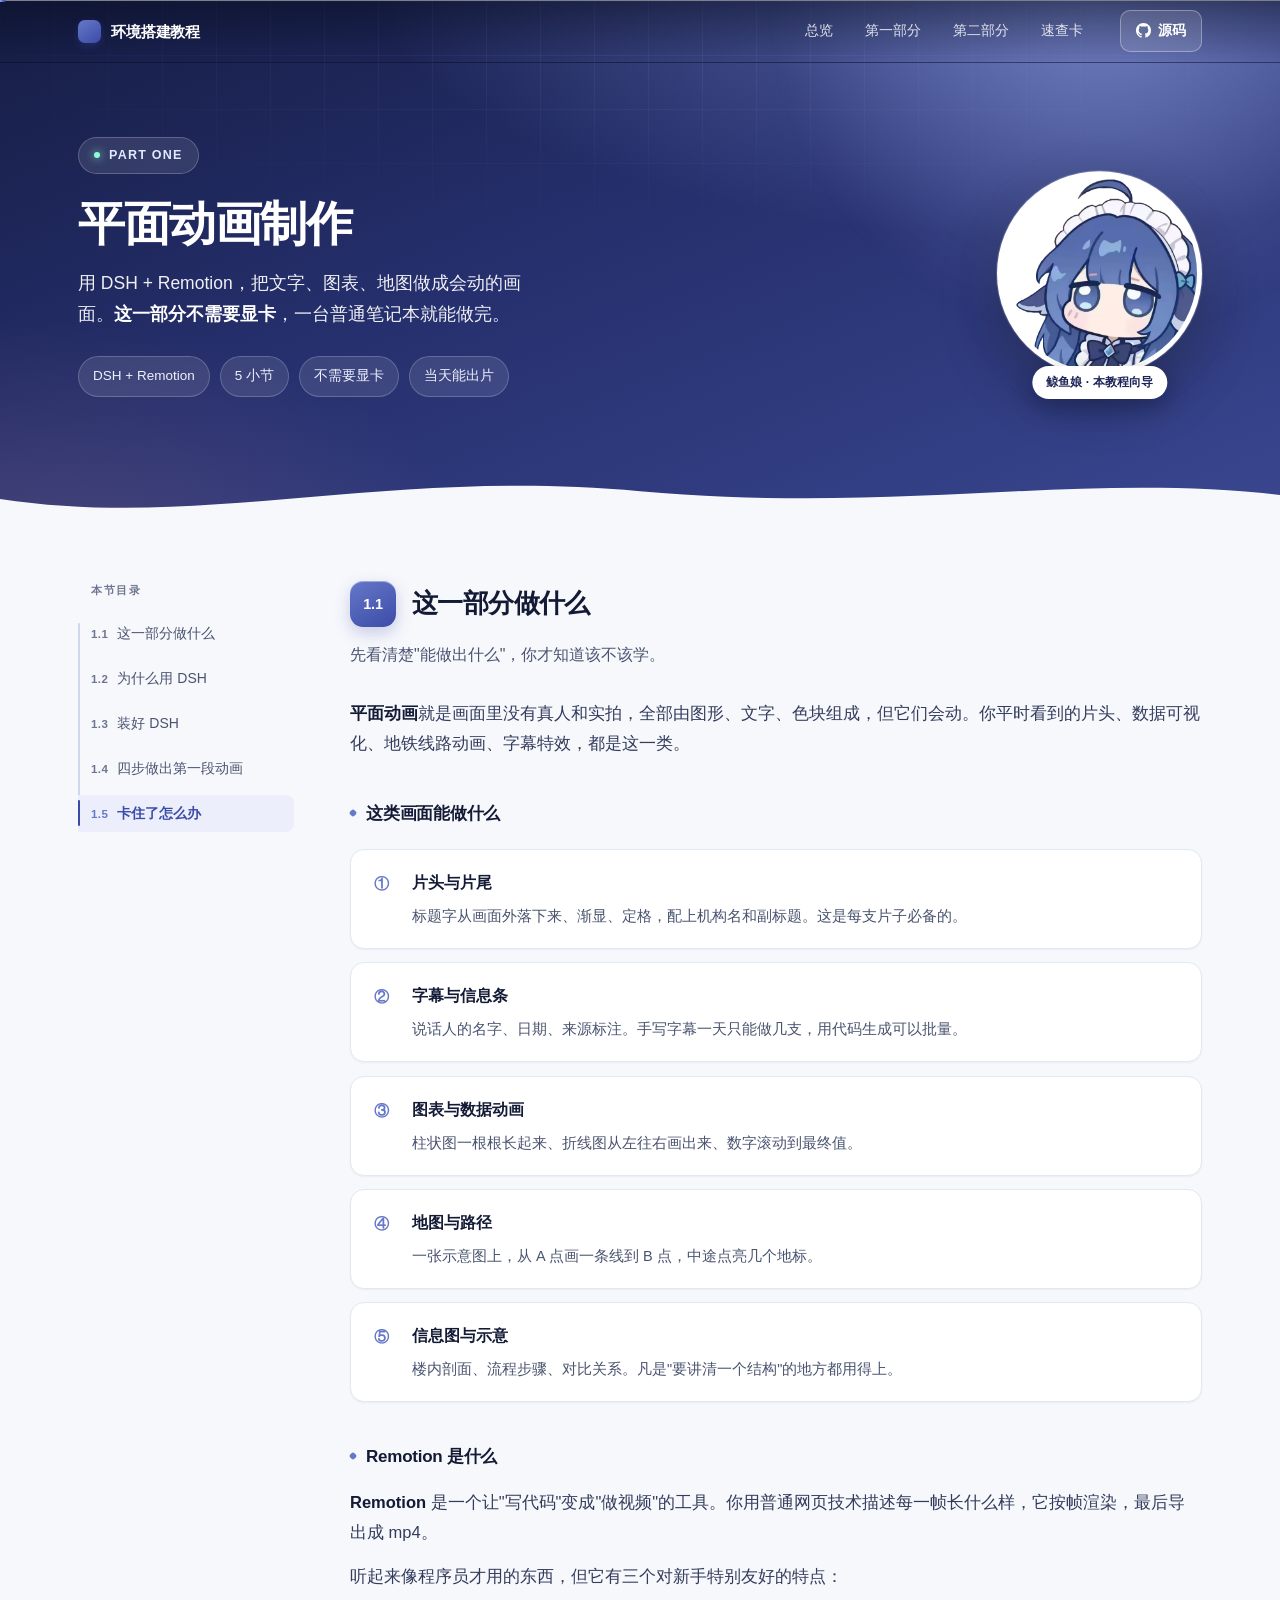
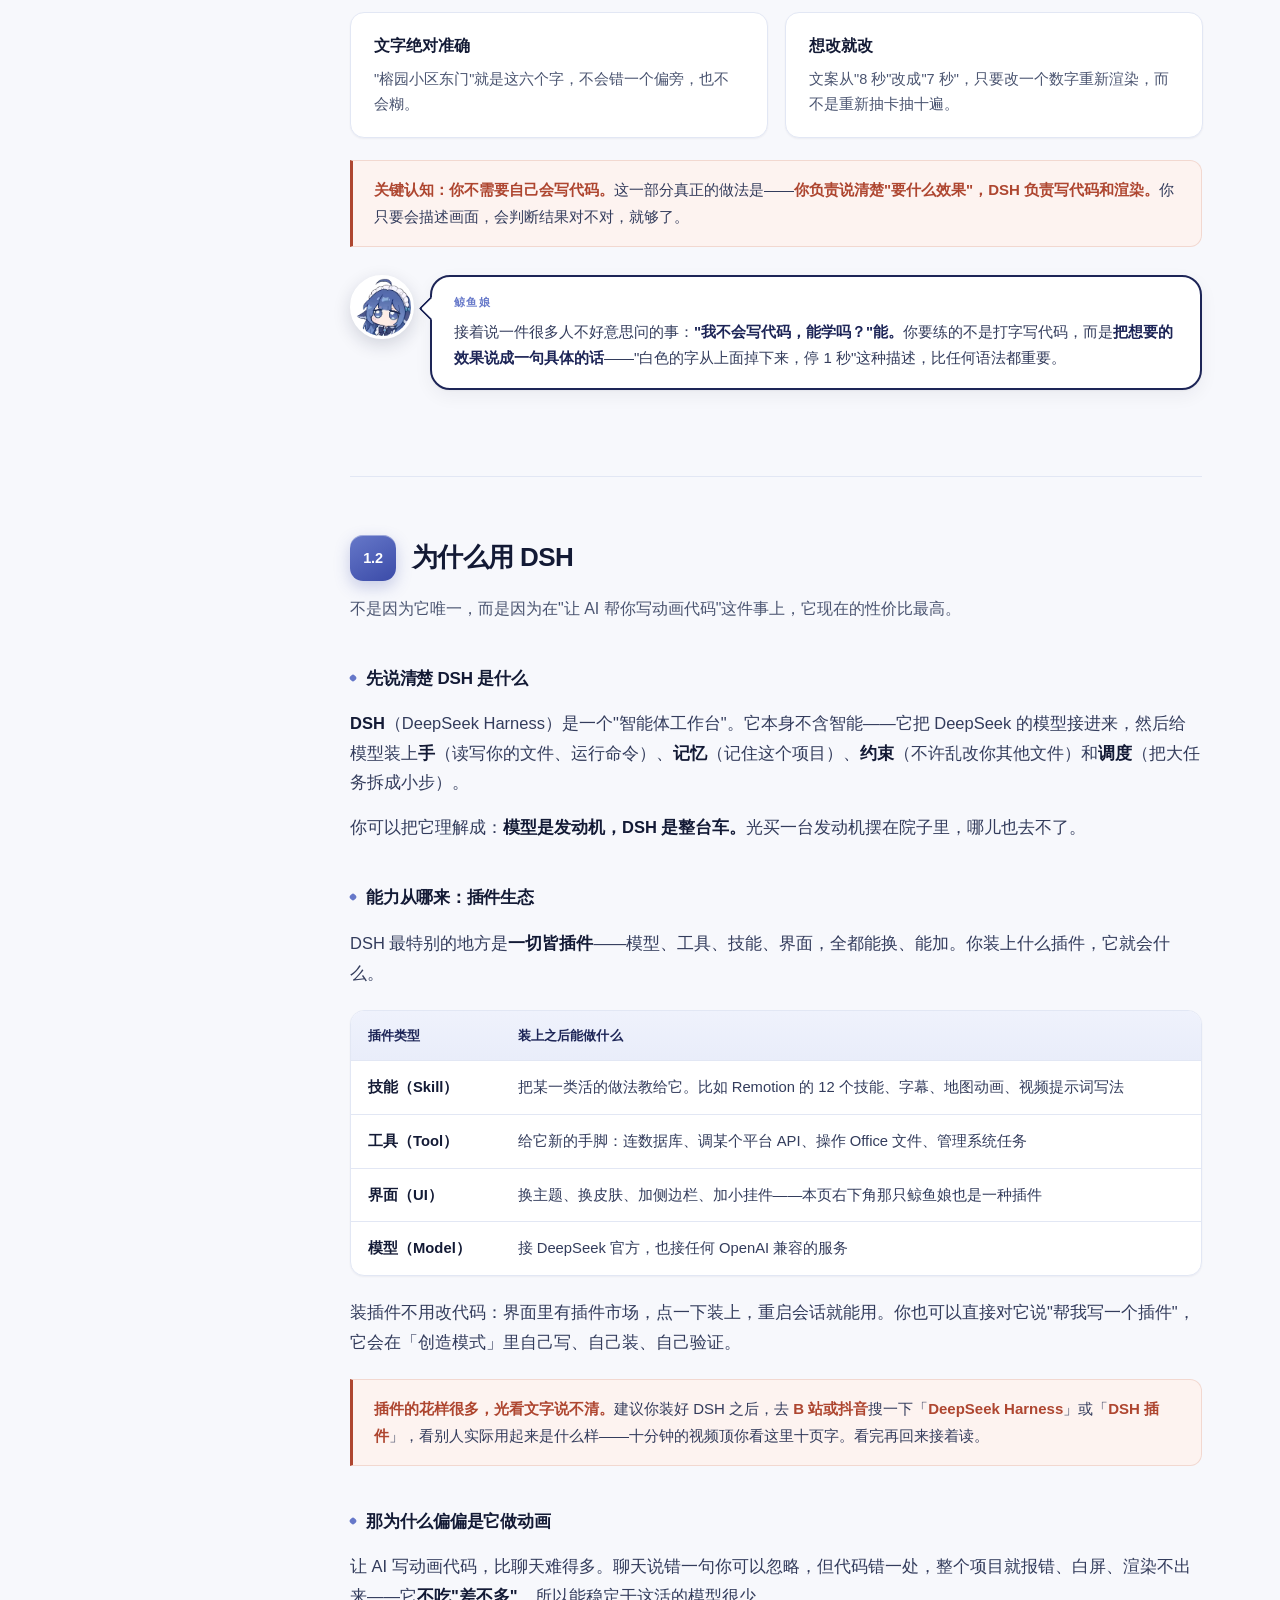
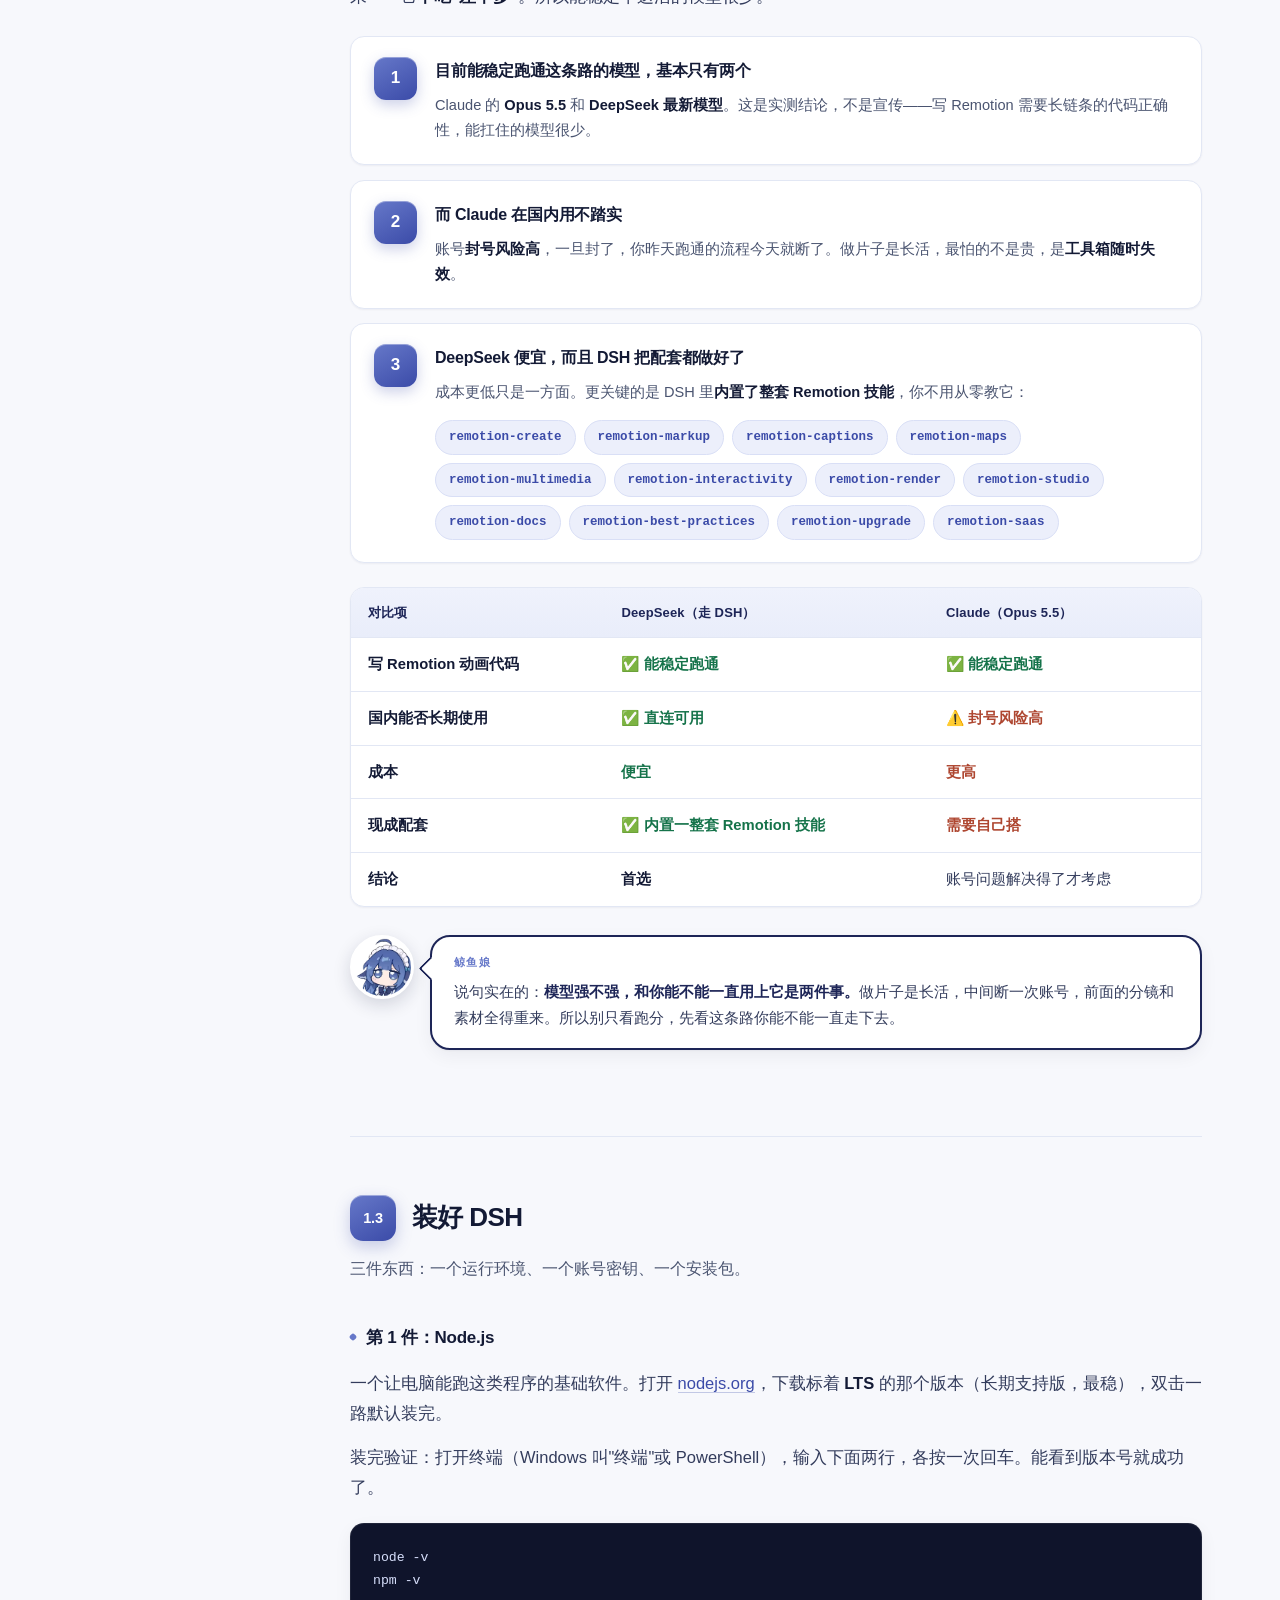
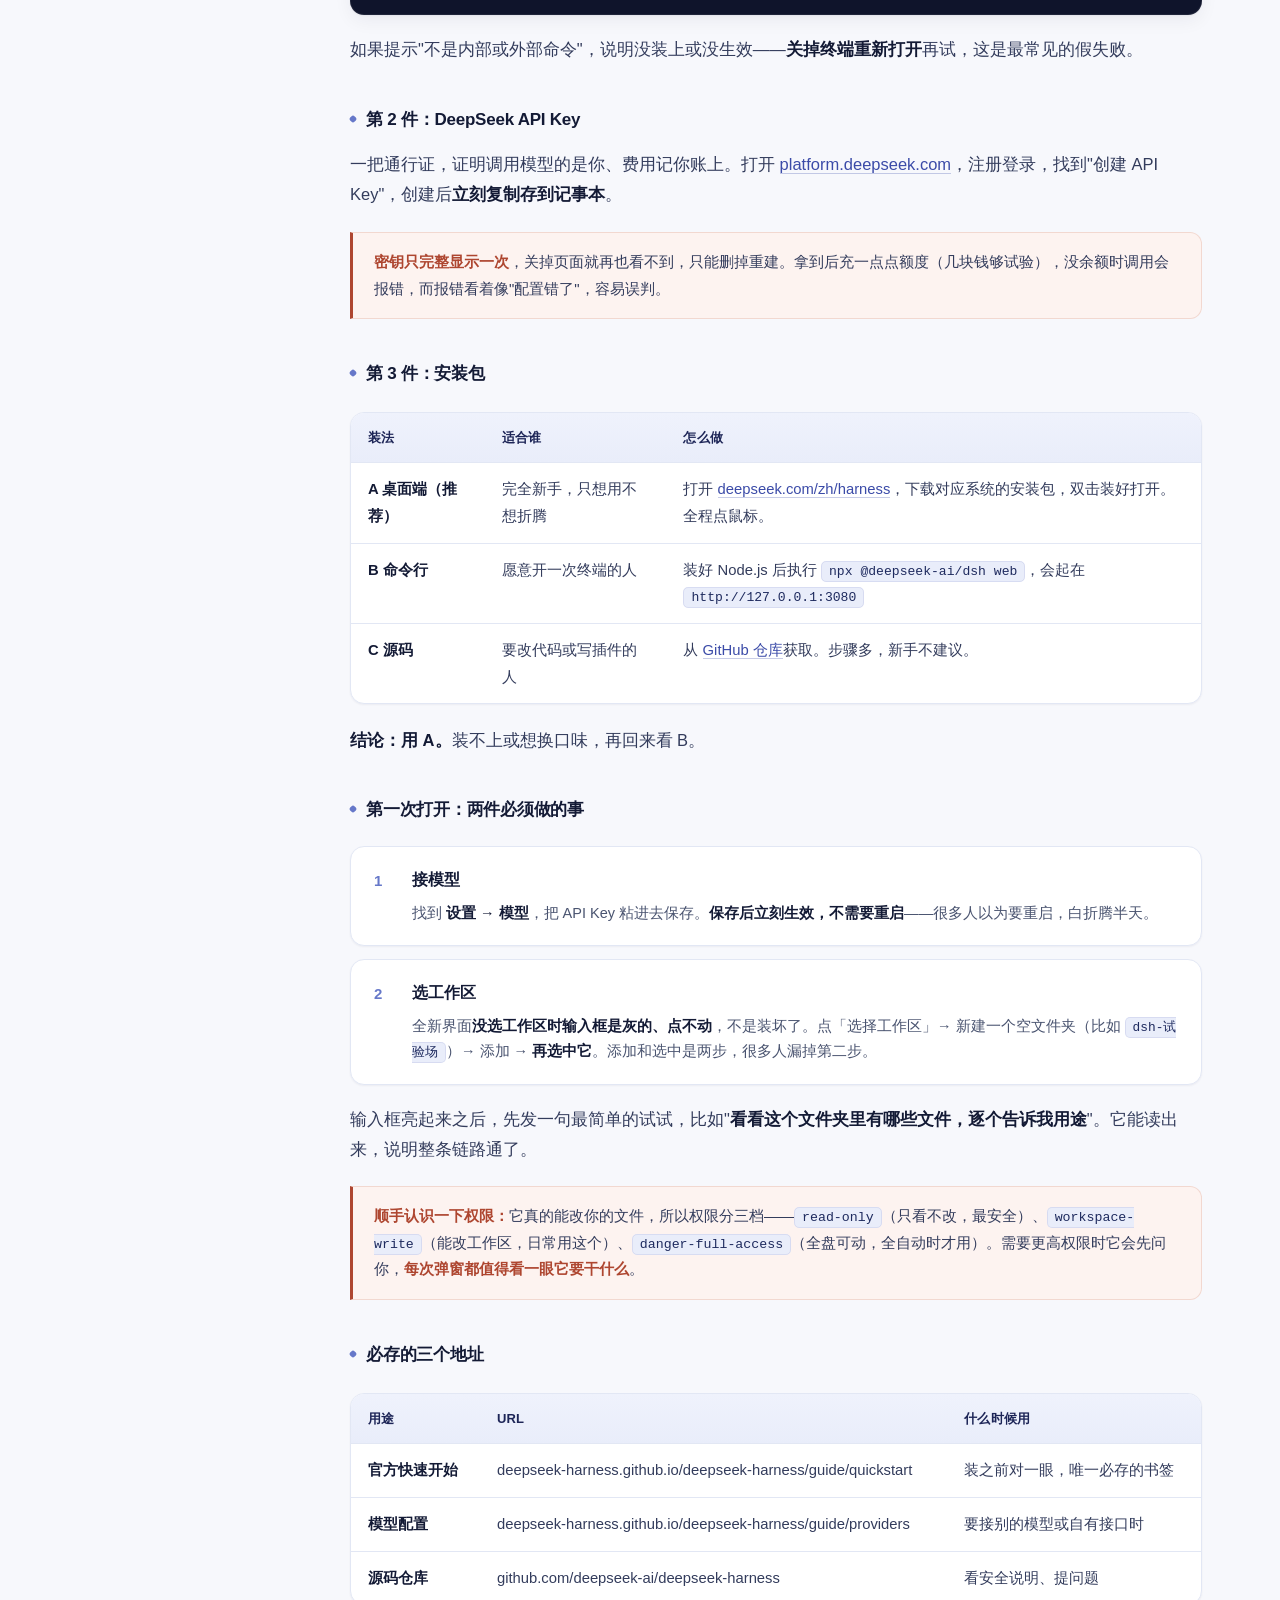
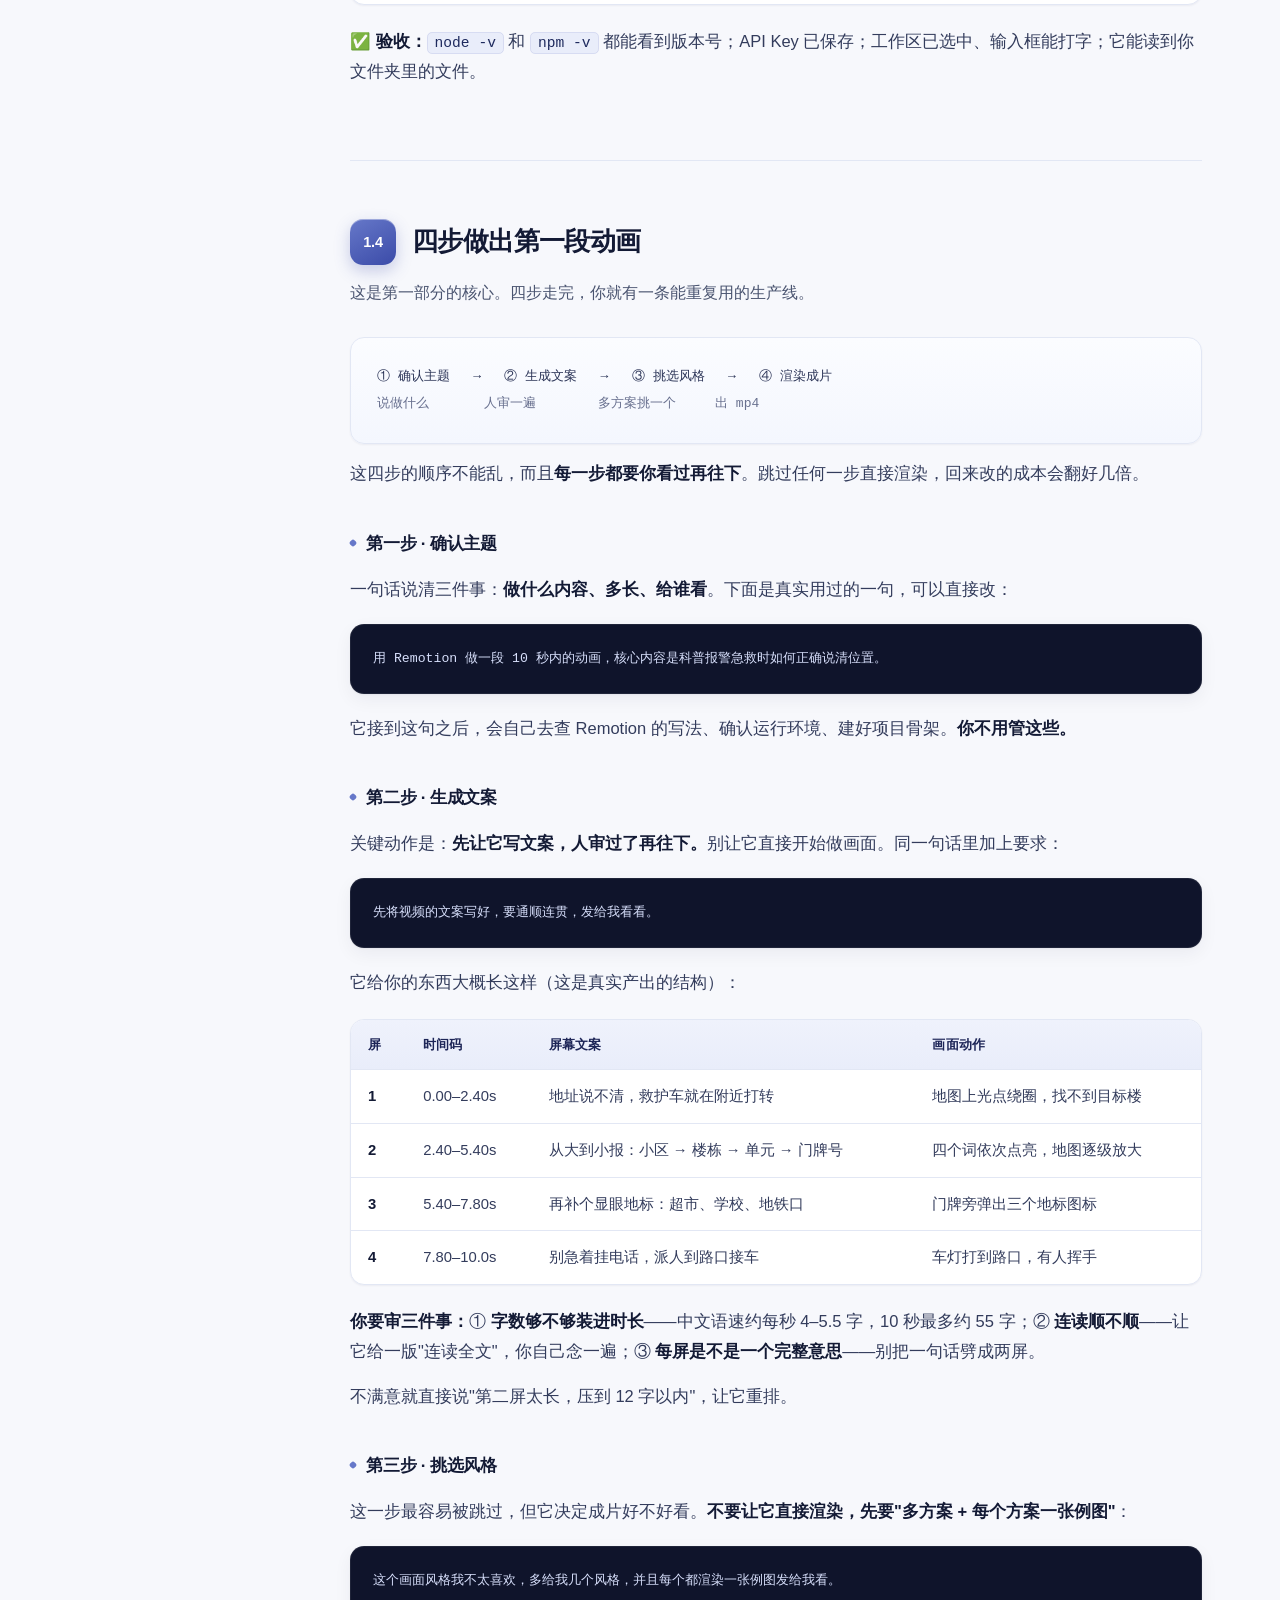
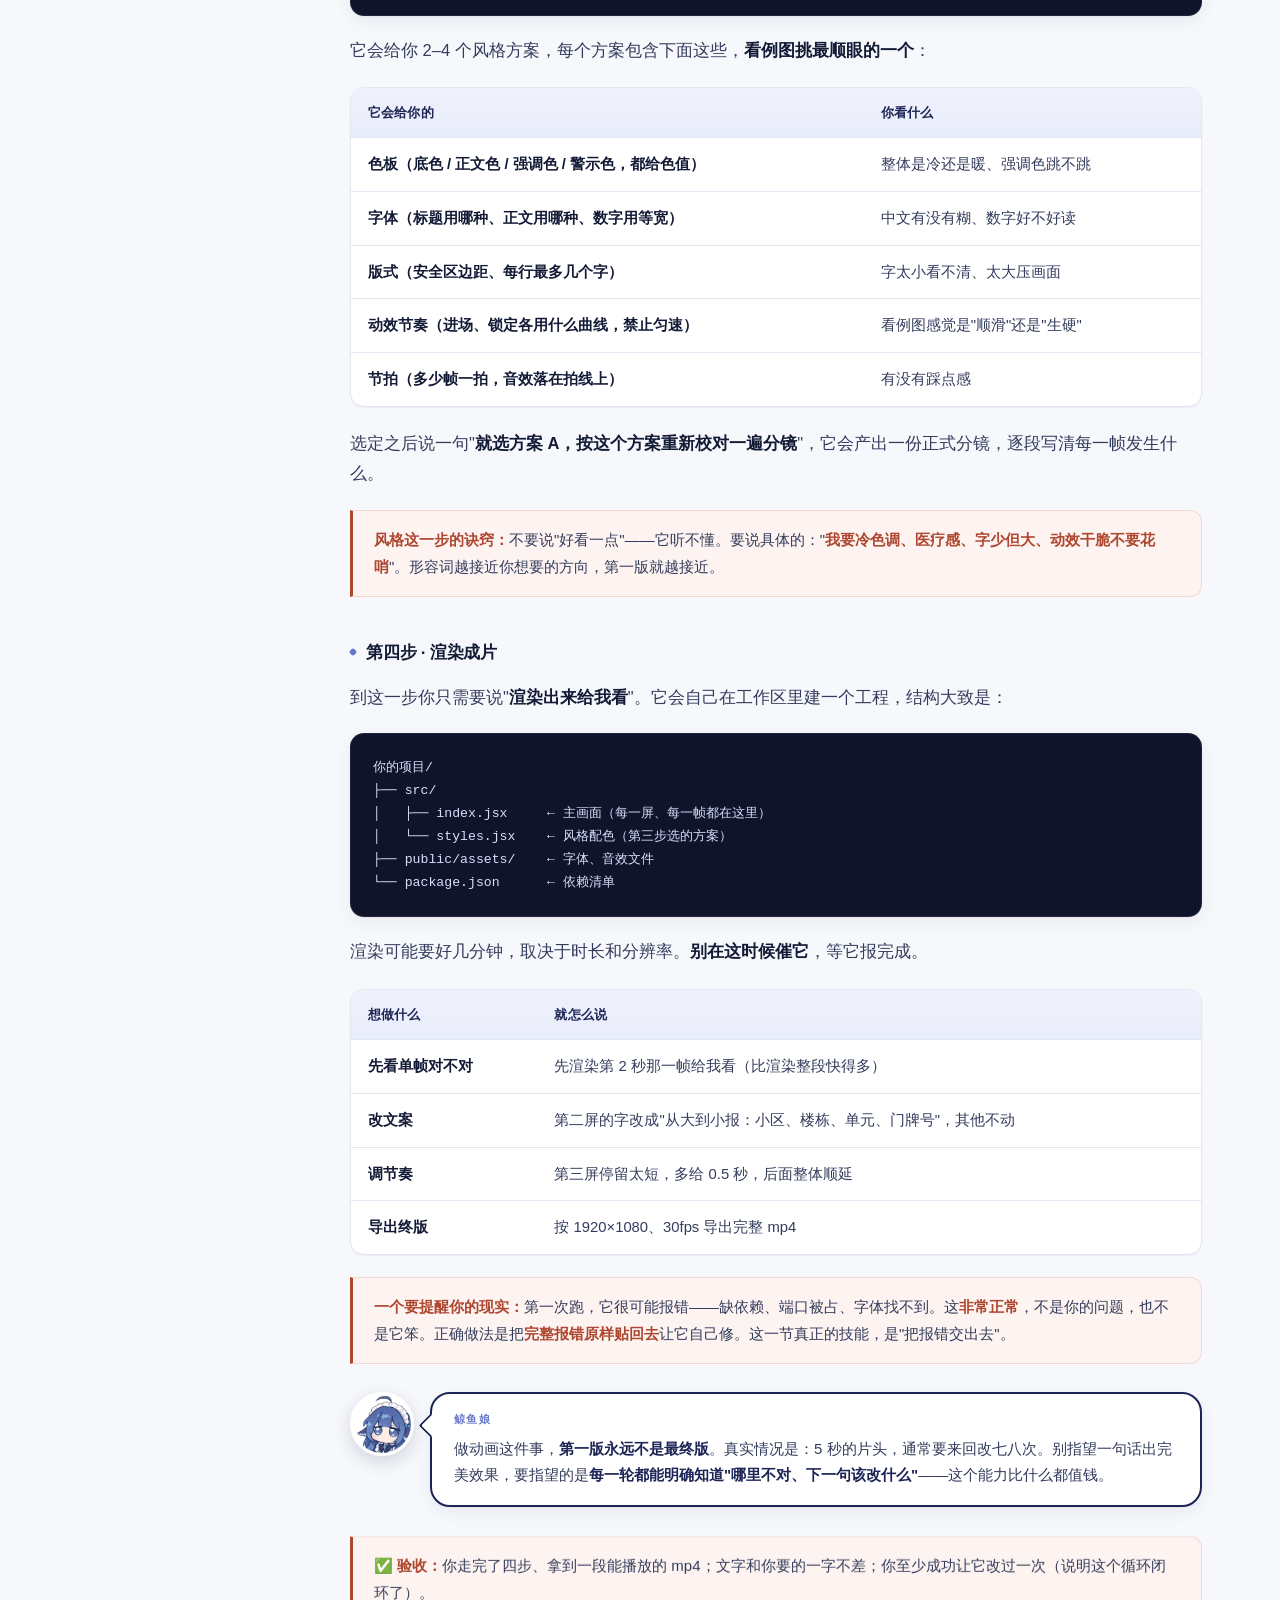
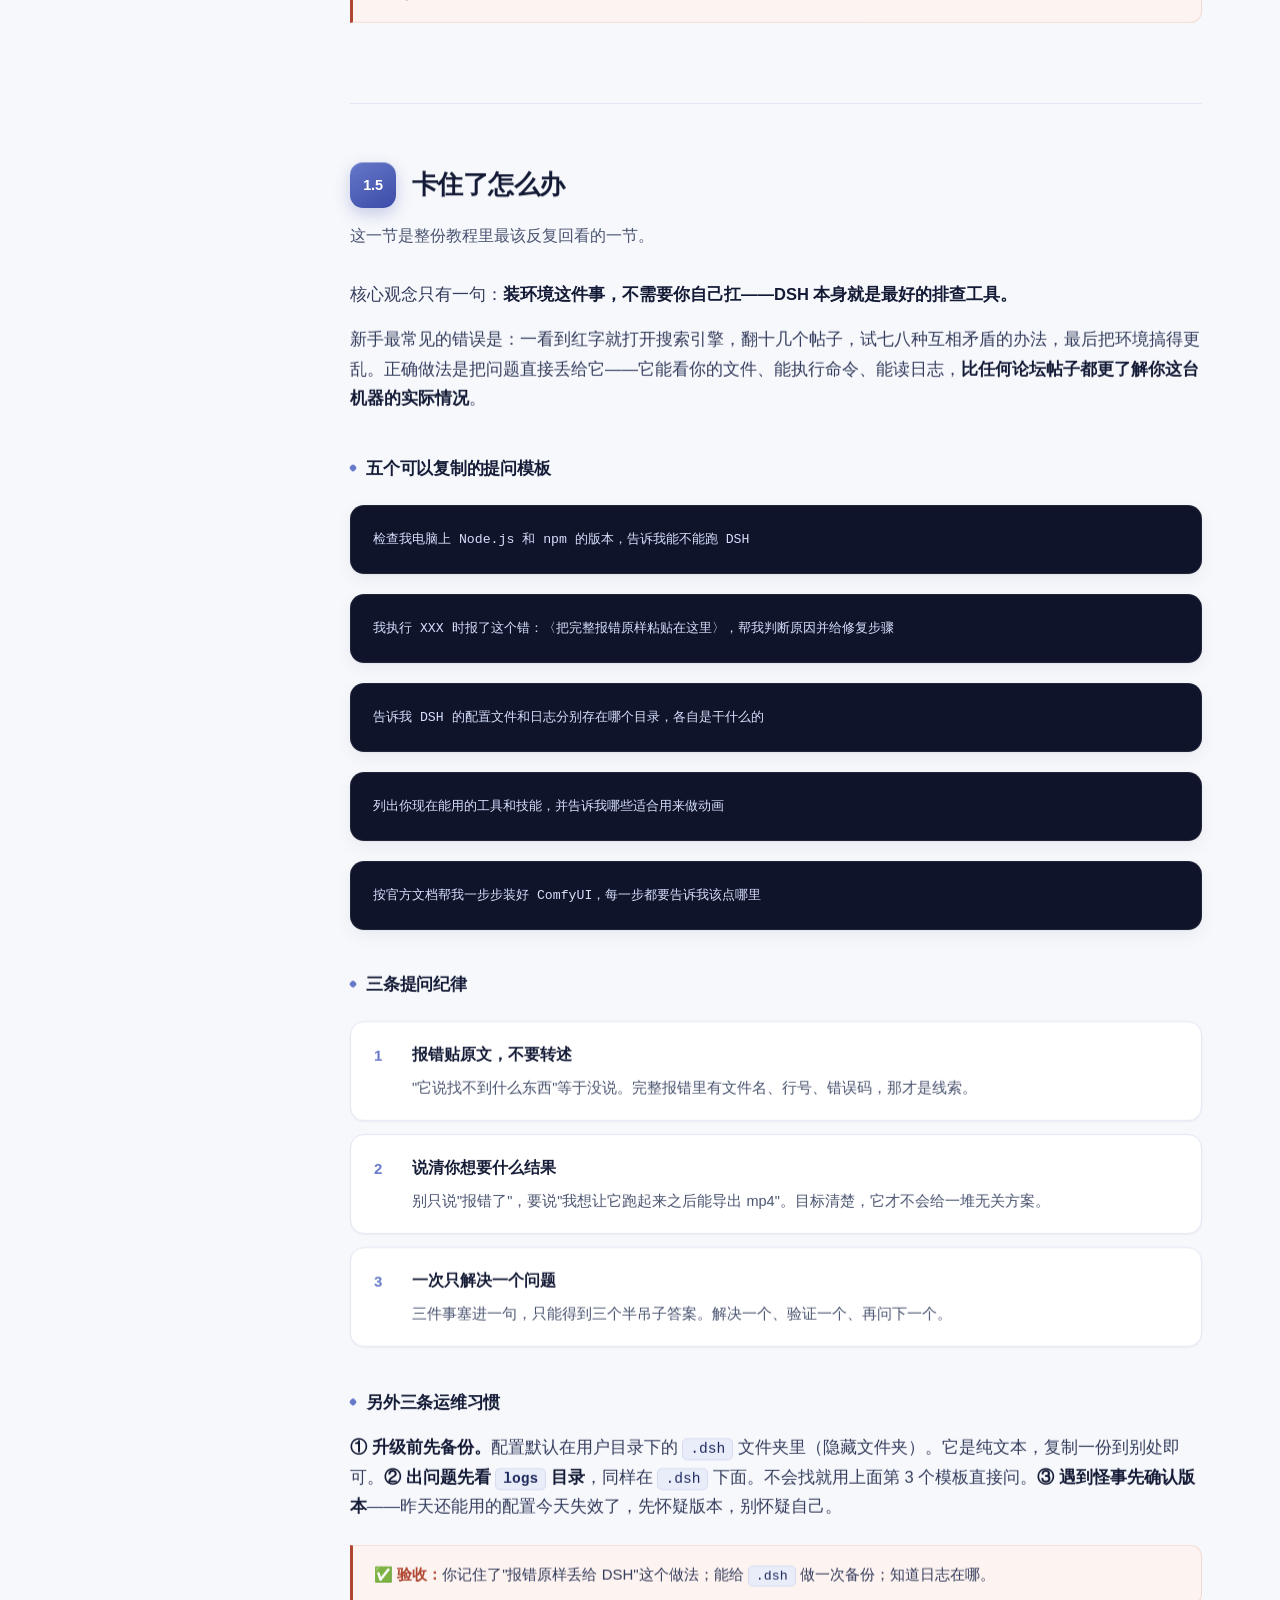
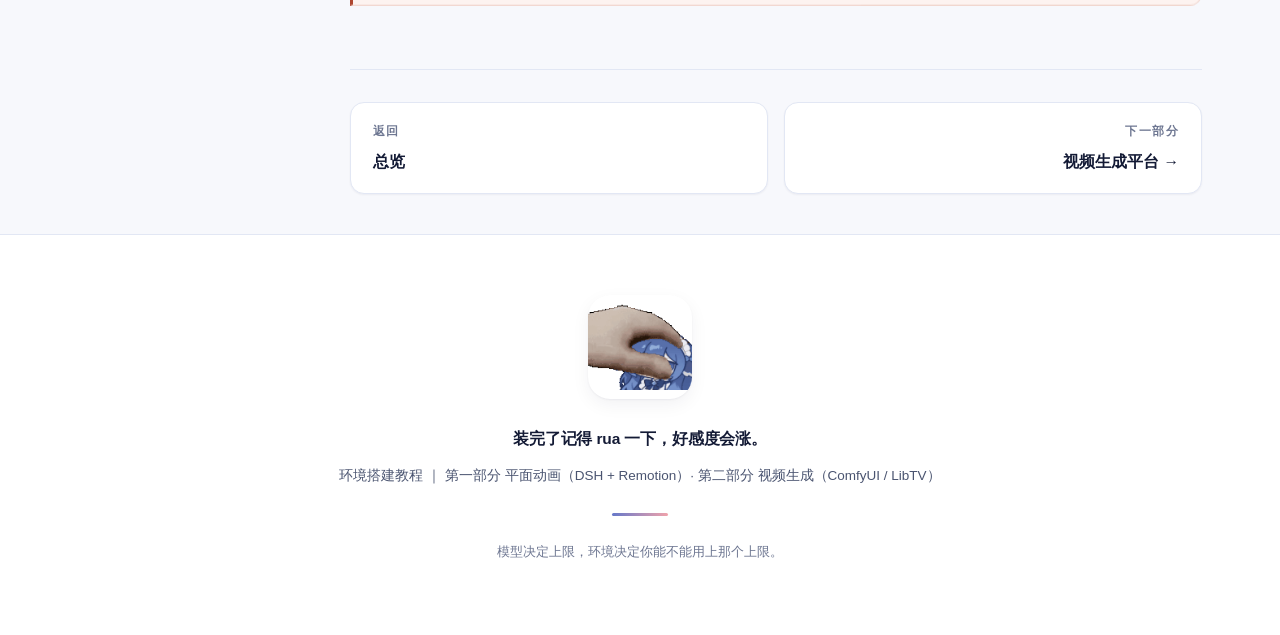
==== part1.html @ 9d6059b0 "重构为多页结构：封面 + 第一部分 + 第二部分；抽出共用样式与脚本；文字对比度与视觉层次全面升级" ====
<!DOCTYPE html>
<html lang="zh-CN">
<head>
<meta charset="UTF-8">
<meta name="viewport" content="width=device-width, initial-scale=1.0">
<title>第一部分 · 平面动画制作 · 环境搭建教程</title>
<meta name="description" content="用 DSH + Remotion 做平面动画：确认主题、生成文案、挑选风格、渲染成片。不需要显卡。">
<link rel="stylesheet" href="assets/site.css">
</head>
<body>
<a class="skip" href="#main">跳到正文</a>
<div id="progress"></div>

<div class="topbar" id="topbar">
  <div class="bar">
    <a class="brand" href="index.html"><span class="dot"></span>环境搭建教程</a>
    <nav class="topnav" id="topnav">
      <a href="index.html">总览</a>
      <a href="part1.html" class="active">第一部分</a>
      <a href="part2.html">第二部分</a>
      <a href="index.html#cheat">速查卡</a>
    </nav>
    <a class="gh" href="https://github.com/yukinoNa/env-setup-tutorial" target="_blank" rel="noopener"><svg width="15" height="15" viewBox="0 0 16 16" fill="currentColor" aria-hidden="true"><path d="M8 0C3.58 0 0 3.58 0 8c0 3.54 2.29 6.53 5.47 7.59.4.07.55-.17.55-.38 0-.19-.01-.82-.01-1.49-2.01.37-2.53-.49-2.69-.94-.09-.23-.48-.94-.82-1.13-.28-.15-.68-.52-.01-.53.63-.01 1.08.58 1.23.82.72 1.21 1.87.87 2.33.66.07-.52.28-.87.51-1.07-1.78-.2-3.64-.89-3.64-3.95 0-.87.31-1.59.82-2.15-.08-.2-.36-1.02.08-2.12 0 0 .67-.21 2.2.82.64-.18 1.32-.27 2-.27.68 0 1.36.09 2 .27 1.53-1.04 2.2-.82 2.2-.82.44 1.1.16 1.92.08 2.12.51.56.82 1.27.82 2.15 0 3.07-1.87 3.75-3.65 3.95.29.25.54.73.54 1.48 0 1.07-.01 1.93-.01 2.2 0 .21.15.46.55.38A8.013 8.013 0 0016 8c0-4.42-3.58-8-8-8z"/></svg> 源码</a>
  </div>
</div>

<header class="hero">
  <div class="hero-inner">
    <div>
      <span class="eyebrow"><i></i>Part One</span>
      <h1>平面动画制作</h1>
      <p class="sub">用 DSH + Remotion，把文字、图表、地图做成会动的画面。<b>这一部分不需要显卡</b>，一台普通笔记本就能做完。</p>
      <div class="hero-chips"><span>DSH + Remotion</span><span>5 小节</span><span>不需要显卡</span><span>当天能出片</span></div>
    </div>
    <div class="hero-art">
      <span class="halo"></span>
      <img src="assets/whale-girl.png" alt="鲸鱼娘">
      <span class="tagline">鲸鱼娘 · 本教程向导</span>
    </div>
  </div>
  <svg class="hero-wave" viewBox="0 0 1440 64" preserveAspectRatio="none" aria-hidden="true">
    <path d="M0,36 C230,68 430,4 720,28 C1010,52 1210,8 1440,32 L1440,64 L0,64 Z" fill="#f7f8fc"/>
  </svg>
</header>

<div class="layout" id="main">
  <aside class="toc" aria-label="本节目录">
    <p class="toc-title">本节目录</p>
    <ol id="toc">
      <li><a href="#p1-1"><b>1.1</b>这一部分做什么</a></li>
      <li><a href="#p1-2"><b>1.2</b>为什么用 DSH</a></li>
      <li><a href="#p1-3"><b>1.3</b>装好 DSH</a></li>
      <li><a href="#p1-4"><b>1.4</b>四步做出第一段动画</a></li>
      <li><a href="#p1-5"><b>1.5</b>卡住了怎么办</a></li>
    </ol>
  </aside>
  <main>
<section id="p1">
  <div class="sec-head reveal" id="p1-1"><span class="sec-num">1.1</span><h2>这一部分做什么</h2></div>
  <p class="lead reveal">先看清楚"能做出什么"，你才知道该不该学。</p>

  <p class="reveal"><b>平面动画</b>就是画面里没有真人和实拍，全部由图形、文字、色块组成，但它们会动。你平时看到的片头、数据可视化、地铁线路动画、字幕特效，都是这一类。</p>

  <h3 class="reveal">这类画面能做什么</h3>
  <div class="rules">
    <div class="card rule reveal"><b class="n">①</b><div><p>片头与片尾
      <span class="why">标题字从画面外落下来、渐显、定格，配上机构名和副标题。这是每支片子必备的。</span></p></div></div>
    <div class="card rule reveal"><b class="n">②</b><div><p>字幕与信息条
      <span class="why">说话人的名字、日期、来源标注。手写字幕一天只能做几支，用代码生成可以批量。</span></p></div></div>
    <div class="card rule reveal"><b class="n">③</b><div><p>图表与数据动画
      <span class="why">柱状图一根根长起来、折线图从左往右画出来、数字滚动到最终值。</span></p></div></div>
    <div class="card rule reveal"><b class="n">④</b><div><p>地图与路径
      <span class="why">一张示意图上，从 A 点画一条线到 B 点，中途点亮几个地标。</span></p></div></div>
    <div class="card rule reveal"><b class="n">⑤</b><div><p>信息图与示意
      <span class="why">楼内剖面、流程步骤、对比关系。凡是"要讲清一个结构"的地方都用得上。</span></p></div></div>
  </div>

  <h3 class="reveal">Remotion 是什么</h3>
  <p class="reveal"><b>Remotion</b> 是一个让"写代码"变成"做视频"的工具。你用普通网页技术描述每一帧长什么样，它按帧渲染，最后导出成 mp4。</p>
  <p class="reveal">听起来像程序员才用的东西，但它有三个对新手特别友好的特点：</p>

  <div class="grid2">
    <div class="card rule reveal"><div><p>文字绝对准确<span class="why">"榕园小区东门"就是这六个字，不会错一个偏旁，也不会糊。</span></p></div></div>
    <div class="card rule reveal"><div><p>想改就改<span class="why">文案从"8 秒"改成"7 秒"，只要改一个数字重新渲染，而不是重新抽卡抽十遍。</span></p></div></div>
  </div>

  <div class="warn reveal">
    <b>关键认知：你不需要自己会写代码。</b>这一部分真正的做法是——<b>你负责说清楚"要什么效果"，DSH 负责写代码和渲染。</b>你只要会描述画面，会判断结果对不对，就够了。
  </div>

  <div class="whale reveal">
    <img src="assets/whale-girl.png" alt="">
    <div class="bubble">
      <div class="who">鲸鱼娘</div>
      <p>接着说一件很多人不好意思问的事：<b>"我不会写代码，能学吗？"能。</b>你要练的不是打字写代码，而是<b>把想要的效果说成一句具体的话</b>——"白色的字从上面掉下来，停 1 秒"这种描述，比任何语法都重要。</p>
    </div>
  </div>
</section>

<section id="p1-2">
  <div class="sec-head reveal"><span class="sec-num">1.2</span><h2>为什么用 DSH</h2></div>
  <p class="lead reveal">不是因为它唯一，而是因为在"让 AI 帮你写动画代码"这件事上，它现在的性价比最高。</p>

  <h3 class="reveal">先说清楚 DSH 是什么</h3>
  <p class="reveal"><b>DSH</b>（DeepSeek Harness）是一个"智能体工作台"。它本身不含智能——它把 DeepSeek 的模型接进来，然后给模型装上<b>手</b>（读写你的文件、运行命令）、<b>记忆</b>（记住这个项目）、<b>约束</b>（不许乱改你其他文件）和<b>调度</b>（把大任务拆成小步）。</p>
  <p class="reveal">你可以把它理解成：<b>模型是发动机，DSH 是整台车。</b>光买一台发动机摆在院子里，哪儿也去不了。</p>

  <h3 class="reveal">能力从哪来：插件生态</h3>
  <p class="reveal">DSH 最特别的地方是<b>一切皆插件</b>——模型、工具、技能、界面，全都能换、能加。你装上什么插件，它就会什么。</p>

  <div class="tbl-wrap reveal">
    <table>
      <tr><th>插件类型</th><th>装上之后能做什么</th></tr>
      <tr><td>技能（Skill）</td><td>把某一类活的做法教给它。比如 Remotion 的 12 个技能、字幕、地图动画、视频提示词写法</td></tr>
      <tr><td>工具（Tool）</td><td>给它新的手脚：连数据库、调某个平台 API、操作 Office 文件、管理系统任务</td></tr>
      <tr><td>界面（UI）</td><td>换主题、换皮肤、加侧边栏、加小挂件——本页右下角那只鲸鱼娘也是一种插件</td></tr>
      <tr><td>模型（Model）</td><td>接 DeepSeek 官方，也接任何 OpenAI 兼容的服务</td></tr>
    </table>
  </div>

  <p class="reveal">装插件不用改代码：界面里有插件市场，点一下装上，重启会话就能用。你也可以直接对它说"帮我写一个插件"，它会在「创造模式」里自己写、自己装、自己验证。</p>

  <div class="warn reveal">
    <b>插件的花样很多，光看文字说不清。</b>建议你装好 DSH 之后，去 <b>B 站或抖音</b>搜一下「<b>DeepSeek Harness</b>」或「<b>DSH 插件</b>」，看别人实际用起来是什么样——十分钟的视频顶你看这里十页字。看完再回来接着读。
  </div>

  <h3 class="reveal">那为什么偏偏是它做动画</h3>
  <p class="reveal">让 AI 写动画代码，比聊天难得多。聊天说错一句你可以忽略，但代码错一处，整个项目就报错、白屏、渲染不出来——它<b>不吃"差不多"</b>。所以能稳定干这活的模型很少。</p>

  <div class="reasons">
    <div class="card reason reveal">
      <div class="ico">1</div>
      <div>
        <h4>目前能稳定跑通这条路的模型，基本只有两个</h4>
        <p>Claude 的 <b>Opus 5.5</b> 和 <b>DeepSeek 最新模型</b>。这是实测结论，不是宣传——写 Remotion 需要长链条的代码正确性，能扛住的模型很少。</p>
      </div>
    </div>
    <div class="card reason reveal">
      <div class="ico">2</div>
      <div>
        <h4>而 Claude 在国内用不踏实</h4>
        <p>账号<b>封号风险高</b>，一旦封了，你昨天跑通的流程今天就断了。做片子是长活，最怕的不是贵，是<b>工具箱随时失效</b>。</p>
      </div>
    </div>
    <div class="card reason reveal">
      <div class="ico">3</div>
      <div>
        <h4>DeepSeek 便宜，而且 DSH 把配套都做好了</h4>
        <p>成本更低只是一方面。更关键的是 DSH 里<b>内置了整套 Remotion 技能</b>，你不用从零教它：</p>
        <div class="cloud">
          <span>remotion-create</span><span>remotion-markup</span><span>remotion-captions</span>
          <span>remotion-maps</span><span>remotion-multimedia</span><span>remotion-interactivity</span>
          <span>remotion-render</span><span>remotion-studio</span><span>remotion-docs</span>
          <span>remotion-best-practices</span><span>remotion-upgrade</span><span>remotion-saas</span>
        </div>
      </div>
    </div>
  </div>

  <div class="tbl-wrap reveal">
    <table>
      <tr><th>对比项</th><th>DeepSeek（走 DSH）</th><th>Claude（Opus 5.5）</th></tr>
      <tr><td>写 Remotion 动画代码</td><td class="win">✅ 能稳定跑通</td><td class="win">✅ 能稳定跑通</td></tr>
      <tr><td>国内能否长期使用</td><td class="win">✅ 直连可用</td><td class="lose">⚠️ 封号风险高</td></tr>
      <tr><td>成本</td><td class="win">便宜</td><td class="lose">更高</td></tr>
      <tr><td>现成配套</td><td class="win">✅ 内置一整套 Remotion 技能</td><td class="lose">需要自己搭</td></tr>
      <tr><td>结论</td><td class="win"><b>首选</b></td><td>账号问题解决得了才考虑</td></tr>
    </table>
  </div>

  <div class="whale reveal">
    <img src="assets/whale-girl.png" alt="">
    <div class="bubble">
      <div class="who">鲸鱼娘</div>
      <p>说句实在的：<b>模型强不强，和你能不能一直用上它是两件事。</b>做片子是长活，中间断一次账号，前面的分镜和素材全得重来。所以别只看跑分，先看这条路你能不能一直走下去。</p>
    </div>
  </div>
</section>

<section id="p1-3">
  <div class="sec-head reveal"><span class="sec-num">1.3</span><h2>装好 DSH</h2></div>
  <p class="lead reveal">三件东西：一个运行环境、一个账号密钥、一个安装包。</p>

  <h3 class="reveal">第 1 件：Node.js</h3>
  <p class="reveal">一个让电脑能跑这类程序的基础软件。打开 <a href="https://nodejs.org/" target="_blank" rel="noopener">nodejs.org</a>，下载标着 <b>LTS</b> 的那个版本（长期支持版，最稳），双击一路默认装完。</p>
  <p class="reveal">装完验证：打开终端（Windows 叫"终端"或 PowerShell），输入下面两行，各按一次回车。能看到版本号就成功了。</p>
  <pre>node -v
npm -v</pre>
  <p class="reveal">如果提示"不是内部或外部命令"，说明没装上或没生效——<b>关掉终端重新打开</b>再试，这是最常见的假失败。</p>

  <h3 class="reveal">第 2 件：DeepSeek API Key</h3>
  <p class="reveal">一把通行证，证明调用模型的是你、费用记你账上。打开 <a href="https://platform.deepseek.com/" target="_blank" rel="noopener">platform.deepseek.com</a>，注册登录，找到"创建 API Key"，创建后<b>立刻复制存到记事本</b>。</p>
  <div class="warn reveal"><b>密钥只完整显示一次</b>，关掉页面就再也看不到，只能删掉重建。拿到后充一点点额度（几块钱够试验），没余额时调用会报错，而报错看着像"配置错了"，容易误判。</div>

  <h3 class="reveal">第 3 件：安装包</h3>
  <div class="tbl-wrap reveal">
    <table>
      <tr><th>装法</th><th>适合谁</th><th>怎么做</th></tr>
      <tr><td>A 桌面端（推荐）</td><td>完全新手，只想用不想折腾</td><td>打开 <a href="https://www.deepseek.com/zh/harness/" target="_blank" rel="noopener">deepseek.com/zh/harness</a>，下载对应系统的安装包，双击装好打开。全程点鼠标。</td></tr>
      <tr><td>B 命令行</td><td>愿意开一次终端的人</td><td>装好 Node.js 后执行 <code>npx @deepseek-ai/dsh web</code>，会起在 <code>http://127.0.0.1:3080</code></td></tr>
      <tr><td>C 源码</td><td>要改代码或写插件的人</td><td>从 <a href="https://github.com/deepseek-ai/deepseek-harness" target="_blank" rel="noopener">GitHub 仓库</a>获取。步骤多，新手不建议。</td></tr>
    </table>
  </div>
  <p class="reveal"><b>结论：用 A。</b>装不上或想换口味，再回来看 B。</p>

  <h3 class="reveal">第一次打开：两件必须做的事</h3>
  <div class="rules">
    <div class="card rule reveal"><b class="n">1</b><div><p>接模型<span class="why">找到 <b>设置 → 模型</b>，把 API Key 粘进去保存。<b>保存后立刻生效，不需要重启</b>——很多人以为要重启，白折腾半天。</span></p></div></div>
    <div class="card rule reveal"><b class="n">2</b><div><p>选工作区<span class="why">全新界面<b>没选工作区时输入框是灰的、点不动</b>，不是装坏了。点「选择工作区」→ 新建一个空文件夹（比如 <code>dsh-试验场</code>）→ 添加 → <b>再选中它</b>。添加和选中是两步，很多人漏掉第二步。</span></p></div></div>
  </div>
  <p class="reveal">输入框亮起来之后，先发一句最简单的试试，比如"<b>看看这个文件夹里有哪些文件，逐个告诉我用途</b>"。它能读出来，说明整条链路通了。</p>

  <div class="warn reveal">
    <b>顺手认识一下权限：</b>它真的能改你的文件，所以权限分三档——<code>read-only</code>（只看不改，最安全）、<code>workspace-write</code>（能改工作区，日常用这个）、<code>danger-full-access</code>（全盘可动，全自动时才用）。需要更高权限时它会先问你，<b>每次弹窗都值得看一眼它要干什么</b>。
  </div>

  <h3 class="reveal">必存的三个地址</h3>
  <div class="tbl-wrap reveal">
    <table>
      <tr><th>用途</th><th>URL</th><th>什么时候用</th></tr>
      <tr><td>官方快速开始</td><td>deepseek-harness.github.io/deepseek-harness/guide/quickstart</td><td>装之前对一眼，唯一必存的书签</td></tr>
      <tr><td>模型配置</td><td>deepseek-harness.github.io/deepseek-harness/guide/providers</td><td>要接别的模型或自有接口时</td></tr>
      <tr><td>源码仓库</td><td>github.com/deepseek-ai/deepseek-harness</td><td>看安全说明、提问题</td></tr>
    </table>
  </div>

  <p class="reveal"><b>✅ 验收：</b><code>node -v</code> 和 <code>npm -v</code> 都能看到版本号；API Key 已保存；工作区已选中、输入框能打字；它能读到你文件夹里的文件。</p>
</section>

<section id="p1-4">
  <div class="sec-head reveal"><span class="sec-num">1.4</span><h2>四步做出第一段动画</h2></div>
  <p class="lead reveal">这是第一部分的核心。四步走完，你就有一条能重复用的生产线。</p>

  <div class="flow reveal">
① 确认主题 &nbsp;&nbsp;→&nbsp;&nbsp; ② 生成文案 &nbsp;&nbsp;→&nbsp;&nbsp; ③ 挑选风格 &nbsp;&nbsp;→&nbsp;&nbsp; ④ 渲染成片<br>
<span style="color:#68708f">说做什么 &nbsp;&nbsp;&nbsp;&nbsp;&nbsp; 人审一遍 &nbsp;&nbsp;&nbsp;&nbsp;&nbsp;&nbsp; 多方案挑一个 &nbsp;&nbsp;&nbsp; 出 mp4</span>
</div>

  <p class="reveal">这四步的顺序不能乱，而且<b>每一步都要你看过再往下</b>。跳过任何一步直接渲染，回来改的成本会翻好几倍。</p>

  <h3 class="reveal">第一步 · 确认主题</h3>
  <p class="reveal">一句话说清三件事：<b>做什么内容、多长、给谁看</b>。下面是真实用过的一句，可以直接改：</p>
  <pre>用 Remotion 做一段 10 秒内的动画，核心内容是科普报警急救时如何正确说清位置。</pre>
  <p class="reveal">它接到这句之后，会自己去查 Remotion 的写法、确认运行环境、建好项目骨架。<b>你不用管这些。</b></p>

  <h3 class="reveal">第二步 · 生成文案</h3>
  <p class="reveal">关键动作是：<b>先让它写文案，人审过了再往下。</b>别让它直接开始做画面。同一句话里加上要求：</p>
  <pre>先将视频的文案写好，要通顺连贯，发给我看看。</pre>
  <p class="reveal">它给你的东西大概长这样（这是真实产出的结构）：</p>
  <div class="tbl-wrap reveal">
    <table>
      <tr><th>屏</th><th>时间码</th><th>屏幕文案</th><th>画面动作</th></tr>
      <tr><td>1</td><td>0.00–2.40s</td><td>地址说不清，救护车就在附近打转</td><td>地图上光点绕圈，找不到目标楼</td></tr>
      <tr><td>2</td><td>2.40–5.40s</td><td>从大到小报：小区 → 楼栋 → 单元 → 门牌号</td><td>四个词依次点亮，地图逐级放大</td></tr>
      <tr><td>3</td><td>5.40–7.80s</td><td>再补个显眼地标：超市、学校、地铁口</td><td>门牌旁弹出三个地标图标</td></tr>
      <tr><td>4</td><td>7.80–10.0s</td><td>别急着挂电话，派人到路口接车</td><td>车灯打到路口，有人挥手</td></tr>
    </table>
  </div>
  <p class="reveal"><b>你要审三件事：</b>① <b>字数够不够装进时长</b>——中文语速约每秒 4–5.5 字，10 秒最多约 55 字；② <b>连读顺不顺</b>——让它给一版"连读全文"，你自己念一遍；③ <b>每屏是不是一个完整意思</b>——别把一句话劈成两屏。</p>
  <p class="reveal">不满意就直接说"第二屏太长，压到 12 字以内"，让它重排。</p>

  <h3 class="reveal">第三步 · 挑选风格</h3>
  <p class="reveal">这一步最容易被跳过，但它决定成片好不好看。<b>不要让它直接渲染，先要"多方案 + 每个方案一张例图"</b>：</p>
  <pre>这个画面风格我不太喜欢，多给我几个风格，并且每个都渲染一张例图发给我看。</pre>
  <p class="reveal">它会给你 2–4 个风格方案，每个方案包含下面这些，<b>看例图挑最顺眼的一个</b>：</p>
  <div class="tbl-wrap reveal">
    <table>
      <tr><th>它会给你的</th><th>你看什么</th></tr>
      <tr><td>色板（底色 / 正文色 / 强调色 / 警示色，都给色值）</td><td>整体是冷还是暖、强调色跳不跳</td></tr>
      <tr><td>字体（标题用哪种、正文用哪种、数字用等宽）</td><td>中文有没有糊、数字好不好读</td></tr>
      <tr><td>版式（安全区边距、每行最多几个字）</td><td>字太小看不清、太大压画面</td></tr>
      <tr><td>动效节奏（进场、锁定各用什么曲线，禁止匀速）</td><td>看例图感觉是"顺滑"还是"生硬"</td></tr>
      <tr><td>节拍（多少帧一拍，音效落在拍线上）</td><td>有没有踩点感</td></tr>
    </table>
  </div>
  <p class="reveal">选定之后说一句"<b>就选方案 A，按这个方案重新校对一遍分镜</b>"，它会产出一份正式分镜，逐段写清每一帧发生什么。</p>

  <div class="warn reveal">
    <b>风格这一步的诀窍：</b>不要说"好看一点"——它听不懂。要说具体的："<b>我要冷色调、医疗感、字少但大、动效干脆不要花哨</b>"。形容词越接近你想要的方向，第一版就越接近。
  </div>

  <h3 class="reveal">第四步 · 渲染成片</h3>
  <p class="reveal">到这一步你只需要说"<b>渲染出来给我看</b>"。它会自己在工作区里建一个工程，结构大致是：</p>
  <pre>你的项目/
├── src/
│   ├── index.jsx     ← 主画面（每一屏、每一帧都在这里）
│   └── styles.jsx    ← 风格配色（第三步选的方案）
├── public/assets/    ← 字体、音效文件
└── package.json      ← 依赖清单</pre>
  <p class="reveal">渲染可能要好几分钟，取决于时长和分辨率。<b>别在这时候催它</b>，等它报完成。</p>

  <div class="tbl-wrap reveal">
    <table>
      <tr><th>想做什么</th><th>就怎么说</th></tr>
      <tr><td>先看单帧对不对</td><td>先渲染第 2 秒那一帧给我看（比渲染整段快得多）</td></tr>
      <tr><td>改文案</td><td>第二屏的字改成"从大到小报：小区、楼栋、单元、门牌号"，其他不动</td></tr>
      <tr><td>调节奏</td><td>第三屏停留太短，多给 0.5 秒，后面整体顺延</td></tr>
      <tr><td>导出终版</td><td>按 1920×1080、30fps 导出完整 mp4</td></tr>
    </table>
  </div>

  <div class="warn reveal">
    <b>一个要提醒你的现实：</b>第一次跑，它很可能报错——缺依赖、端口被占、字体找不到。这<b>非常正常</b>，不是你的问题，也不是它笨。正确做法是把<b>完整报错原样贴回去</b>让它自己修。这一节真正的技能，是"把报错交出去"。
  </div>

  <div class="whale reveal">
    <img src="assets/whale-girl.png" alt="">
    <div class="bubble">
      <div class="who">鲸鱼娘</div>
      <p>做动画这件事，<b>第一版永远不是最终版</b>。真实情况是：5 秒的片头，通常要来回改七八次。别指望一句话出完美效果，要指望的是<b>每一轮都能明确知道"哪里不对、下一句该改什么"</b>——这个能力比什么都值钱。</p>
    </div>
  </div>

  <div class="warn reveal"><b>✅ 验收：</b>你走完了四步、拿到一段能播放的 mp4；文字和你要的一字不差；你至少成功让它改过一次（说明这个循环闭环了）。</div>
</section>

<section id="p1-5">
  <div class="sec-head reveal"><span class="sec-num">1.5</span><h2>卡住了怎么办</h2></div>
  <p class="lead reveal">这一节是整份教程里最该反复回看的一节。</p>

  <p class="reveal">核心观念只有一句：<b>装环境这件事，不需要你自己扛——DSH 本身就是最好的排查工具。</b></p>
  <p class="reveal">新手最常见的错误是：一看到红字就打开搜索引擎，翻十几个帖子，试七八种互相矛盾的办法，最后把环境搞得更乱。正确做法是把问题直接丢给它——它能看你的文件、能执行命令、能读日志，<b>比任何论坛帖子都更了解你这台机器的实际情况</b>。</p>

  <h3 class="reveal">五个可以复制的提问模板</h3>
  <pre>检查我电脑上 Node.js 和 npm 的版本，告诉我能不能跑 DSH</pre>
  <pre>我执行 XXX 时报了这个错：〈把完整报错原样粘贴在这里〉，帮我判断原因并给修复步骤</pre>
  <pre>告诉我 DSH 的配置文件和日志分别存在哪个目录，各自是干什么的</pre>
  <pre>列出你现在能用的工具和技能，并告诉我哪些适合用来做动画</pre>
  <pre>按官方文档帮我一步步装好 ComfyUI，每一步都要告诉我该点哪里</pre>

  <h3 class="reveal">三条提问纪律</h3>
  <div class="rules">
    <div class="card rule reveal"><b class="n">1</b><div><p>报错贴原文，不要转述<span class="why">"它说找不到什么东西"等于没说。完整报错里有文件名、行号、错误码，那才是线索。</span></p></div></div>
    <div class="card rule reveal"><b class="n">2</b><div><p>说清你想要什么结果<span class="why">别只说"报错了"，要说"我想让它跑起来之后能导出 mp4"。目标清楚，它才不会给一堆无关方案。</span></p></div></div>
    <div class="card rule reveal"><b class="n">3</b><div><p>一次只解决一个问题<span class="why">三件事塞进一句，只能得到三个半吊子答案。解决一个、验证一个、再问下一个。</span></p></div></div>
  </div>

  <h3 class="reveal">另外三条运维习惯</h3>
  <p class="reveal"><b>① 升级前先备份。</b>配置默认在用户目录下的 <code>.dsh</code> 文件夹里（隐藏文件夹）。它是纯文本，复制一份到别处即可。<b>② 出问题先看 <code>logs</code> 目录</b>，同样在 <code>.dsh</code> 下面。不会找就用上面第 3 个模板直接问。<b>③ 遇到怪事先确认版本</b>——昨天还能用的配置今天失效了，先怀疑版本，别怀疑自己。</p>

  <div class="warn reveal"><b>✅ 验收：</b>你记住了"报错原样丢给 DSH"这个做法；能给 <code>.dsh</code> 做一次备份；知道日志在哪。</div>
</section>

    <nav class="pager">
      <a class="prev" href="index.html"><span class="lab">返回</span><span class="ttl">总览</span></a>
      <a class="next" href="part2.html"><span class="lab">下一部分</span><span class="ttl">视频生成平台 →</span></a>
    </nav>
  </main>
</div>

<footer>
  <img class="rua" id="rua" src="assets/rua.gif" alt="rua">
  <p class="quote">装完了记得 rua 一下，好感度会涨。</p>
  <div class="meta">环境搭建教程 ｜ 第一部分 平面动画（DSH + Remotion）· 第二部分 视频生成（ComfyUI / LibTV）</div>
  <div class="rule-line"></div>
  <div class="fine">模型决定上限，环境决定你能不能用上那个上限。</div>
</footer>

<script src="assets/gsap.min.js"></script>
<script src="assets/ScrollTrigger.min.js"></script>
<script src="assets/site.js"></script>
</body>
</html>
---- assets/site.css ----
/* ==========================================================================
   环境搭建教程 · 共用样式
   设计原则：正文对比度优先（正文 AA+），层次靠线与留白，不靠重投影
   ========================================================================== */

:root{
  /* 背景层次 */
  --bg:#f7f8fc;
  --bg-sunken:#eef1f9;
  --card:#ffffff;

  /* 文字——全部比上一版更深，保证可读 */
  --ink:#131a35;          /* 正文 / 标题：对比度 ~14:1 */
  --ink-2:#333c5c;        /* 次级正文：~9:1 */
  --muted:#4a5470;        /* 说明文字：~7.5:1 */
  --faint:#6d7691;        /* 弱化标签：~4.6:1，仍达 AA */

  /* 描边 */
  --line:#e2e7f4;
  --line-2:#cfd7ec;
  --line-strong:#b9c3e0;

  /* 主色 */
  --accent:#3b4ba8;
  --accent-2:#6678c9;
  --accent-3:#9aa7e3;
  --accent-soft:#eceffb;
  --deep:#1d2557;

  /* 语义色 */
  --ok:#15734a;
  --warn:#ae4630;
  --warn-soft:#fdf3f0;
  --code-bg:#0f142b;
  --code-ink:#d7dffb;

  /* 圆角与阴影：更克制，靠 1px 线撑结构 */
  --bar-h:62px;
  --r-sm:10px;
  --r:14px;
  --r-lg:18px;
  --sh-1:0 1px 2px rgba(19,26,53,.05);
  --sh-2:0 1px 2px rgba(19,26,53,.05), 0 6px 18px rgba(19,26,53,.055);
  --sh-3:0 2px 4px rgba(19,26,53,.06), 0 14px 36px rgba(19,26,53,.10);
}

*{box-sizing:border-box}
html{scroll-behavior:smooth;scroll-padding-top:92px}
body{
  margin:0;background:var(--bg);color:var(--ink);
  font:16.5px/1.8 -apple-system,BlinkMacSystemFont,"Segoe UI","Microsoft YaHei","PingFang SC","Hiragino Sans GB",sans-serif;
  -webkit-font-smoothing:antialiased;-moz-osx-font-smoothing:grayscale;
  font-feature-settings:"tnum" 0;
  overflow-x:hidden;
}
::selection{background:var(--accent);color:#fff}
:focus-visible{outline:2px solid var(--accent-2);outline-offset:3px;border-radius:6px}
::-webkit-scrollbar{width:11px;height:11px}
::-webkit-scrollbar-track{background:transparent}
::-webkit-scrollbar-thumb{background:#c6cfe9;border-radius:99px;border:3px solid var(--bg)}
::-webkit-scrollbar-thumb:hover{background:#a7b2d4}

.skip{position:absolute;left:-9999px;top:8px;z-index:200;background:var(--deep);color:#fff;padding:10px 16px;border-radius:10px;font-size:14px}
.skip:focus{left:16px}

/* 入场只做位移，不碰 opacity：动画失效时内容依然完整可读 */
.js-anim .reveal{will-change:transform}

#progress{
  position:fixed;top:0;left:0;height:2px;width:100%;z-index:90;
  background:linear-gradient(90deg,var(--accent-3),var(--accent-2) 45%,var(--accent));
  transform:scaleX(0);transform-origin:0 50%;
}

/* ============================ 顶栏 ============================ */
.topbar{
  position:sticky;top:0;z-index:40;
  background:linear-gradient(180deg,rgba(9,13,34,.52),rgba(9,13,34,0));
  border-bottom:1px solid transparent;
  transition:background .3s ease,border-color .3s,box-shadow .3s;
}
.topbar.stuck{
  background:rgba(247,248,252,.9);
  backdrop-filter:saturate(180%) blur(14px);
  -webkit-backdrop-filter:saturate(180%) blur(14px);
  border-bottom-color:var(--line);
  box-shadow:0 1px 0 rgba(19,26,53,.02),0 8px 24px rgba(19,26,53,.06);
}
.topbar .bar{
  max-width:1180px;margin:0 auto;padding:0 28px;height:var(--bar-h);
  display:flex;align-items:center;justify-content:space-between;gap:24px;
}
.brand{
  display:flex;align-items:center;gap:10px;font-weight:800;font-size:15px;
  letter-spacing:-.01em;color:#fff;text-decoration:none;border-bottom:none;flex:0 0 auto;
  transition:color .3s;
}
.brand .dot{
  width:23px;height:23px;border-radius:7px;flex:0 0 auto;
  background:linear-gradient(145deg,var(--accent-2),var(--accent));
  box-shadow:0 3px 8px rgba(59,75,168,.32);
}
.topnav{display:flex;gap:6px;overflow-x:auto;font-size:14px;scrollbar-width:none;margin-left:auto}
.topnav::-webkit-scrollbar{display:none}
.topnav a{
  color:rgba(255,255,255,.84);text-decoration:none;white-space:nowrap;border-bottom:none;
  padding:8px 13px;border-radius:9px;font-weight:500;
  transition:color .16s,background .16s;
}
.topnav a:hover{color:#fff;background:rgba(255,255,255,.14)}
.topnav a.active{color:#fff;background:rgba(255,255,255,.18);font-weight:700}
.gh{
  display:inline-flex;align-items:center;gap:7px;text-decoration:none;border-bottom:none;
  font-size:13.5px;font-weight:650;color:#fff;
  padding:8px 15px;border-radius:10px;border:1px solid rgba(255,255,255,.32);
  background:rgba(255,255,255,.12);transition:.2s;white-space:nowrap;flex:0 0 auto;
}
.gh:hover{border-color:rgba(255,255,255,.6);background:rgba(255,255,255,.2)}
/* 滚过 hero 后恢复浅色主题 */
.topbar.stuck .brand{color:var(--ink)}
.topbar.stuck .topnav a{color:var(--muted)}
.topbar.stuck .topnav a:hover{color:var(--ink);background:rgba(59,75,168,.07)}
.topbar.stuck .topnav a.active{color:var(--accent);background:var(--accent-soft)}
.topbar.stuck .gh{color:var(--ink-2);background:#fff;border-color:var(--line-2);box-shadow:var(--sh-1)}
.topbar.stuck .gh:hover{color:var(--accent);border-color:var(--accent-3)}
@media(max-width:880px){.topnav{display:none}}

/* ============================ Hero（封面） ============================ */
.hero{
  position:relative;overflow:hidden;color:#fff;
  margin-top:calc(var(--bar-h) * -1);
  background:
    radial-gradient(1100px 480px at 80% -12%, rgba(142,162,238,.5), transparent 62%),
    radial-gradient(720px 400px at 2% 108%, rgba(240,163,171,.16), transparent 62%),
    linear-gradient(158deg,#161d44 0%,#26306e 46%,#3a4790 100%);
}
.hero::before{
  content:"";position:absolute;inset:0;pointer-events:none;
  background-image:
    linear-gradient(rgba(255,255,255,.05) 1px,transparent 1px),
    linear-gradient(90deg,rgba(255,255,255,.05) 1px,transparent 1px);
  background-size:54px 54px;
  -webkit-mask-image:radial-gradient(ellipse 78% 62% at 50% 0%,#000 18%,transparent 76%);
  mask-image:radial-gradient(ellipse 78% 62% at 50% 0%,#000 18%,transparent 76%);
}
.hero::after{
  content:"";position:absolute;width:740px;height:740px;border-radius:50%;
  right:-190px;top:-360px;pointer-events:none;
  background:radial-gradient(circle,rgba(154,168,232,.45),transparent 62%);
  filter:blur(10px);animation:drift 24s ease-in-out infinite;
}
@keyframes drift{0%,100%{transform:translate3d(0,0,0) scale(1)}50%{transform:translate3d(-64px,46px,0) scale(1.07)}}

.hero-inner{
  position:relative;z-index:2;max-width:1180px;margin:0 auto;
  padding:calc(var(--bar-h) + 74px) 28px 96px;
  display:grid;grid-template-columns:minmax(0,1fr) auto;gap:60px;align-items:center;
}
.eyebrow{
  display:inline-flex;align-items:center;gap:9px;font-size:12.5px;letter-spacing:.1em;
  text-transform:uppercase;color:#e3e9ff;font-weight:650;
  background:rgba(255,255,255,.1);border:1px solid rgba(255,255,255,.22);
  padding:6px 15px;border-radius:99px;margin-bottom:24px;backdrop-filter:blur(6px);
}
.eyebrow i{width:6px;height:6px;border-radius:50%;background:#8affd4;box-shadow:0 0 10px #8affd4;font-style:normal}
.hero h1{
  margin:0 0 18px;font-size:clamp(31px,4.3vw,47px);line-height:1.12;
  letter-spacing:-.03em;font-weight:800;
}
.hero h1 em{
  font-style:normal;
  background:linear-gradient(100deg,#ffffff 0%,#e9efff 48%,#ffd9de 100%);
  -webkit-background-clip:text;background-clip:text;color:transparent;
}
.hero .sub{
  margin:0 0 26px;font-size:clamp(15.5px,1.5vw,17.5px);line-height:1.78;
  color:rgba(255,255,255,.93);max-width:48ch;
}
.hero .sub b{color:#fff;font-weight:700}
.hero-chips{display:flex;flex-wrap:wrap;gap:10px;margin-bottom:32px}
.hero-chips span{
  font-size:13.5px;padding:7px 14px;border-radius:99px;color:#eef2ff;font-weight:500;
  background:rgba(255,255,255,.1);border:1px solid rgba(255,255,255,.2);
}
.kpi{
  display:grid;grid-template-columns:repeat(4,minmax(0,1fr));gap:1px;
  background:rgba(255,255,255,.16);border:1px solid rgba(255,255,255,.18);
  border-radius:14px;overflow:hidden;max-width:580px;
}
.kpi div{background:rgba(16,22,54,.42);padding:17px 14px;text-align:center}
.kpi b{
  display:block;font-size:clamp(21px,2.4vw,28px);font-weight:800;line-height:1.1;
  letter-spacing:-.02em;font-variant-numeric:tabular-nums;
}
.kpi span{display:block;font-size:12px;color:rgba(255,255,255,.82);margin-top:7px;letter-spacing:.01em}
.hero-art{position:relative;flex:0 0 auto}
.hero-art .halo{
  position:absolute;inset:-28px;border-radius:50%;
  background:radial-gradient(circle,rgba(154,168,232,.4),transparent 68%);filter:blur(12px);
}
.hero-art img{
  position:relative;display:block;width:clamp(152px,16vw,210px);aspect-ratio:1;
  border-radius:50%;border:5px solid rgba(255,255,255,.92);background:#fff;
  box-shadow:0 22px 54px rgba(8,12,32,.48),0 0 0 1px rgba(255,255,255,.22);
}
.hero-art .tagline{
  position:absolute;left:50%;bottom:-14px;transform:translateX(-50%);
  white-space:nowrap;font-size:12px;font-weight:750;letter-spacing:.01em;
  padding:6px 14px;border-radius:99px;background:#fff;color:var(--deep);
  box-shadow:0 8px 22px rgba(8,12,32,.3);
}
.hero-wave{position:absolute;left:0;bottom:-1px;width:100%;height:62px;display:block;z-index:3}

/* ============================ 页内布局 ============================ */
.layout{
  max-width:1180px;margin:0 auto;padding:56px 28px 40px;
  display:grid;grid-template-columns:216px minmax(0,1fr);gap:56px;align-items:start;
}
.toc{position:sticky;top:88px;font-size:14px}
.toc-title{
  font-size:11px;letter-spacing:.15em;text-transform:uppercase;color:var(--faint);
  font-weight:800;margin:0 0 14px;padding-left:13px;
}
.toc ol{list-style:none;margin:0;padding:0;position:relative}
.toc ol::before{content:"";position:absolute;left:0;top:8px;bottom:8px;width:2px;background:var(--line-2);border-radius:2px}
.toc a{
  display:block;position:relative;padding:8px 13px;color:var(--muted);
  text-decoration:none;border-radius:0 8px 8px 0;line-height:1.5;border-bottom:none;
  transition:color .16s,background .16s;
}
.toc a::before{
  content:"";position:absolute;left:0;top:50%;transform:translateY(-50%);
  width:2px;height:0;background:var(--accent);border-radius:2px;transition:height .22s;
}
.toc a:hover{color:var(--ink);background:rgba(59,75,168,.06)}
.toc a.active{color:var(--accent);font-weight:700;background:var(--accent-soft)}
.toc a.active::before{height:70%}
.toc a b{display:inline;font-size:11.5px;color:var(--faint);font-weight:800;letter-spacing:.04em;margin-right:9px}
.toc a.active b{color:var(--accent-2)}
.toc-group{margin:18px 0 4px;font-size:10.5px;letter-spacing:.14em;text-transform:uppercase;color:var(--faint);font-weight:800;padding-left:13px}
@media(max-width:1020px){.layout{grid-template-columns:minmax(0,1fr);gap:0;padding:40px 24px}.toc{display:none}}

main{min-width:0}

/* ============================ 章节 ============================ */
section{padding:0 0 58px;margin-bottom:58px;border-bottom:1px solid var(--line)}
section:last-of-type{border-bottom:none;margin-bottom:0;padding-bottom:0}
.sec-head{display:flex;align-items:center;gap:16px;margin:0 0 14px}
.sec-num{
  flex:0 0 auto;min-width:46px;height:46px;padding:0 10px;border-radius:13px;
  display:inline-flex;align-items:center;justify-content:center;
  font-size:14.5px;font-weight:800;color:#fff;letter-spacing:-.01em;
  font-variant-numeric:tabular-nums;
  background:linear-gradient(150deg,var(--accent-2),var(--accent));
  box-shadow:0 6px 16px rgba(59,75,168,.26),inset 0 1px 0 rgba(255,255,255,.4);
}
h2{margin:0;font-size:clamp(21px,2.3vw,26px);letter-spacing:-.024em;font-weight:800;line-height:1.28;color:var(--ink)}
.lead{color:var(--muted);margin:0 0 30px;font-size:16px;max-width:70ch;line-height:1.78}
h3{font-size:17px;margin:40px 0 12px;letter-spacing:-.014em;font-weight:800;color:var(--ink)}
h3::before{
  content:"";display:inline-block;width:6px;height:6px;border-radius:2px;
  background:var(--accent-2);margin-right:10px;vertical-align:3px;transform:rotate(45deg);
}
p{margin:15px 0;color:var(--ink-2)}
p b,li b,td b{color:var(--ink);font-weight:750}
ul,ol{margin:15px 0;padding-left:22px}
li{margin:8px 0;color:var(--ink-2)}
a{color:var(--accent);text-decoration:none;border-bottom:1px solid rgba(59,75,168,.28);transition:border-color .15s}
a:hover{border-bottom-color:var(--accent)}
code{
  background:#e9edfa;color:#1e2a5e;padding:2px 7px;border-radius:5px;
  font-size:.885em;font-family:ui-monospace,SFMono-Regular,Consolas,"Liberation Mono",monospace;
  border:1px solid rgba(59,75,168,.1);
}

/* ============================ 卡片 ============================ */
.rules{display:grid;gap:13px;margin:20px 0}
.card{
  position:relative;overflow:hidden;background:var(--card);
  border:1px solid var(--line);border-radius:var(--r);
  box-shadow:var(--sh-1);transition:transform .2s ease,box-shadow .2s ease,border-color .2s ease;
}
.card::after{
  content:"";position:absolute;inset:0;pointer-events:none;opacity:0;transition:opacity .3s ease;
  background:radial-gradient(340px circle at var(--mx,50%) var(--my,50%),rgba(102,120,201,.12),transparent 62%);
}
.card:hover{transform:translateY(-2px);box-shadow:var(--sh-2);border-color:var(--line-2)}
.card:hover::after{opacity:1}

.rule{display:flex;gap:16px;padding:19px 23px}
.rule b.n{color:var(--accent-2);font-size:15px;font-weight:800;flex:0 0 22px;font-variant-numeric:tabular-nums;padding-top:1px}
.rule p{margin:0;font-size:15.5px;font-weight:700;color:var(--ink)}
.rule .why{display:block;color:var(--muted);font-size:14.5px;font-weight:400;margin-top:7px;line-height:1.75}

/* ============================ 鲸鱼娘气泡 ============================ */
.whale{display:flex;gap:16px;align-items:flex-start;margin:28px 0}
.whale img{
  flex:0 0 auto;width:64px;height:64px;border-radius:50%;
  border:3px solid #fff;box-shadow:0 6px 18px rgba(19,26,53,.16);background:#fff;
}
.bubble{
  position:relative;flex:1 1 auto;background:#fff;border:2.5px solid var(--deep);
  border-radius:20px;padding:16px 22px;box-shadow:var(--sh-2);
}
.bubble::before{
  content:"";position:absolute;left:-10px;top:23px;width:15px;height:15px;
  background:#fff;border-left:2.5px solid var(--deep);border-bottom:2.5px solid var(--deep);
  transform:rotate(45deg);border-radius:0 0 0 3px;
}
.bubble .who{font-size:11px;font-weight:800;color:var(--accent-2);letter-spacing:.13em;margin-bottom:6px;text-transform:uppercase}
.bubble p{margin:0;font-size:15px;color:var(--ink-2);line-height:1.78}
.bubble p b{color:var(--deep)}

/* ============================ 代码 ============================ */
pre{
  position:relative;background:var(--code-bg);color:var(--code-ink);
  padding:22px;border-radius:var(--r);overflow-x:auto;font-size:13.2px;line-height:1.75;
  font-family:ui-monospace,SFMono-Regular,Consolas,monospace;margin:20px 0;
  box-shadow:var(--sh-2);border:1px solid rgba(255,255,255,.07);color:var(--code-ink);
}
pre b{color:#a9b8ff}

/* ============================ 表格 ============================ */
.tbl-wrap{
  margin:22px 0;border:1px solid var(--line);border-radius:var(--r);
  overflow:hidden;box-shadow:var(--sh-1);background:#fff;
}
table{width:100%;border-collapse:collapse;font-size:14.8px}
th,td{text-align:left;padding:13px 17px;border-bottom:1px solid var(--line);vertical-align:top;color:var(--ink-2)}
tr:last-child td{border-bottom:none}
th{
  background:linear-gradient(180deg,#eff2fc,#e9edfa);font-weight:750;
  font-size:13px;letter-spacing:.01em;color:var(--deep);
}
td:first-child{color:var(--ink);font-weight:600}
tr:hover td{background:#f8faff}
.win{color:var(--ok);font-weight:750}
.lose{color:var(--warn);font-weight:600}

/* ============================ 流程图 ============================ */
.flow{
  background:linear-gradient(180deg,#fbfcff,#f4f7fe);
  border:1px solid var(--line);border-radius:var(--r);
  padding:26px;font-family:ui-monospace,Consolas,monospace;font-size:13px;
  line-height:2.05;overflow-x:auto;color:#2b3457;box-shadow:var(--sh-1);
}
.flow b{color:var(--accent)}

/* ============================ 警示 ============================ */
.warn{
  position:relative;background:var(--warn-soft);border:1px solid #f2d8d0;
  border-left:3px solid var(--warn);padding:16px 21px;border-radius:0 12px 12px 0;
  margin:22px 0;font-size:15px;color:var(--ink-2);line-height:1.78;
}
.warn b{color:var(--warn)}

/* ============================ 理由卡 ============================ */
.reasons{display:grid;gap:15px;margin:24px 0}
.reason{display:flex;gap:18px;align-items:flex-start;padding:20px 23px}
.reason .ico{
  flex:0 0 43px;width:43px;height:43px;border-radius:12px;
  display:flex;align-items:center;justify-content:center;
  font-size:17px;font-weight:800;color:#fff;font-variant-numeric:tabular-nums;
  background:linear-gradient(150deg,var(--accent-2),var(--accent));
  box-shadow:0 5px 14px rgba(59,75,168,.26),inset 0 1px 0 rgba(255,255,255,.35);
}
.reason h4{margin:0 0 7px;font-size:16px;letter-spacing:-.014em;font-weight:800;color:var(--ink)}
.reason p{margin:0;font-size:14.6px;color:var(--muted);line-height:1.75}
.reason p b{color:var(--ink)}
.cloud{display:flex;flex-wrap:wrap;gap:8px;margin:15px 0 2px}
.cloud span{
  background:var(--accent-soft);color:var(--accent);border:1px solid #d9dff6;
  border-radius:99px;padding:5px 13px;font-size:12.5px;font-weight:650;
  font-family:ui-monospace,Consolas,monospace;
}

.grid2{display:grid;grid-template-columns:1fr 1fr;gap:17px;margin:20px 0}
.pill{
  display:inline-block;background:var(--accent-soft);color:var(--accent);
  border:1px solid #d9dff6;border-radius:99px;padding:2px 12px;
  font-size:13px;margin-right:6px;font-weight:750;white-space:nowrap;
}
.divider{
  height:1px;margin:60px 0;
  background:linear-gradient(90deg,transparent,var(--line-2) 18%,var(--line-2) 82%,transparent);
}
.part{margin:0 0 38px;padding-top:4px}
.part .kick{
  display:inline-flex;align-items:center;gap:10px;font-size:11.5px;letter-spacing:.16em;
  text-transform:uppercase;font-weight:800;color:var(--accent-2);margin-bottom:13px;
}
.part .kick::before{content:"";width:26px;height:2px;background:var(--accent-2);border-radius:2px}
.part h2{font-size:clamp(26px,3.2vw,36px);letter-spacing:-.032em;line-height:1.18}
.part > p{color:var(--muted);margin:13px 0 0;font-size:16px;max-width:66ch;line-height:1.78}

/* ============================ 封面入口卡 ============================ */
.entries{display:grid;grid-template-columns:1fr 1fr;gap:22px;margin:26px 0 10px}
.entry{
  position:relative;overflow:hidden;display:block;text-decoration:none;border-bottom:none;
  background:var(--card);border:1px solid var(--line);border-radius:var(--r-lg);
  padding:30px 30px 28px;box-shadow:var(--sh-2);
  transition:transform .22s ease,box-shadow .22s ease,border-color .22s ease;
}
.entry:hover{transform:translateY(-4px);box-shadow:var(--sh-3);border-color:var(--accent-3)}
.entry .no{
  display:inline-flex;align-items:center;justify-content:center;
  width:38px;height:38px;border-radius:11px;margin-bottom:18px;
  font-size:13px;font-weight:800;color:#fff;letter-spacing:.02em;
  background:linear-gradient(150deg,var(--accent-2),var(--accent));
  box-shadow:0 6px 16px rgba(59,75,168,.26),inset 0 1px 0 rgba(255,255,255,.4);
}
.entry h3{
  margin:0 0 10px;font-size:21px;letter-spacing:-.02em;color:var(--ink);font-weight:800;
}
.entry h3::before{display:none}
.entry .desc{margin:0 0 18px;font-size:15px;color:var(--muted);line-height:1.75;min-height:52px}
.entry .meta{
  display:flex;flex-wrap:wrap;gap:8px;padding-top:16px;border-top:1px solid var(--line);
}
.entry .meta span{
  font-size:12.5px;color:var(--ink-2);background:var(--bg-sunken);
  border:1px solid var(--line);border-radius:8px;padding:4px 10px;font-weight:600;
}
.entry .go{
  position:absolute;right:26px;top:30px;font-size:19px;color:var(--accent-3);
  transition:transform .22s ease,color .22s ease;
}
.entry:hover .go{transform:translateX(4px);color:var(--accent)}
@media(max-width:820px){.entries{grid-template-columns:1fr}.entry .desc{min-height:0}}

/* ============================ 路线图 ============================ */
.road{display:grid;grid-template-columns:repeat(4,1fr);gap:0;margin:24px 0;counter-reset:rd}
.road .step{position:relative;padding:0 20px 0 0}
.road .step::before{
  counter-increment:rd;content:counter(rd);
  display:flex;align-items:center;justify-content:center;
  width:34px;height:34px;border-radius:50%;margin-bottom:14px;
  background:#fff;border:2px solid var(--accent-3);color:var(--accent);
  font-size:13.5px;font-weight:800;position:relative;z-index:2;
}
.road .step::after{
  content:"";position:absolute;left:34px;top:16px;right:-4px;height:2px;
  background:linear-gradient(90deg,var(--accent-3),var(--line-2));z-index:1;
}
.road .step:last-child::after{display:none}
.road .step h4{margin:0 0 6px;font-size:15.5px;font-weight:800;color:var(--ink);letter-spacing:-.01em}
.road .step p{margin:0;font-size:13.8px;color:var(--muted);line-height:1.7}
@media(max-width:820px){.road{grid-template-columns:1fr 1fr;gap:24px 0}.road .step::after{display:none}}

/* ============================ 页间导航 ============================ */
.pager{
  display:flex;gap:16px;justify-content:space-between;align-items:stretch;
  margin:64px 0 0;padding-top:32px;border-top:1px solid var(--line);
}
.pager a{
  flex:1 1 0;display:block;text-decoration:none;border-bottom:none;
  background:#fff;border:1px solid var(--line);border-radius:var(--r);
  padding:18px 22px;box-shadow:var(--sh-1);
  transition:transform .2s ease,box-shadow .2s ease,border-color .2s ease;
}
.pager a:hover{transform:translateY(-2px);box-shadow:var(--sh-2);border-color:var(--line-2)}
.pager .lab{display:block;font-size:11.5px;letter-spacing:.12em;text-transform:uppercase;color:var(--faint);font-weight:800;margin-bottom:6px}
.pager .ttl{display:block;font-size:15.5px;font-weight:750;color:var(--ink)}
.pager a.next{text-align:right}
@media(max-width:640px){.pager{flex-direction:column}}

/* ============================ 文件列表 ============================ */
.files{list-style:none;padding:0;margin:20px 0}
.files li{
  position:relative;background:var(--card);border:1px solid var(--line);
  border-radius:12px;padding:15px 20px;margin:10px 0;font-size:14.8px;
  color:var(--muted);box-shadow:var(--sh-1);transition:.18s;
}
.files li:hover{border-color:var(--line-2);box-shadow:var(--sh-2);transform:translateX(2px)}
.files li b{font-family:ui-monospace,Consolas,monospace;color:var(--accent);font-weight:750}

/* ============================ 页脚 ============================ */
footer{background:#fff;border-top:1px solid var(--line);padding:60px 28px 72px;text-align:center}
footer .rua{
  width:104px;height:104px;border-radius:22px;object-fit:contain;background:#fff;
  box-shadow:var(--sh-2);margin-bottom:16px;transition:transform .22s ease;
}
footer .rua:hover{transform:scale(1.07) rotate(-3deg)}
footer .quote{color:var(--ink);font-size:15.5px;font-weight:750;margin:0 0 10px;letter-spacing:-.01em}
footer .meta{color:var(--muted);font-size:13.5px;line-height:1.9}
footer .rule-line{width:56px;height:3px;border-radius:3px;margin:24px auto;background:linear-gradient(90deg,var(--accent-2),#f0a3ab)}
footer .fine{color:var(--faint);font-size:13px;margin-top:12px}

/* ============================ 响应式 ============================ */
@media(max-width:860px){
  .hero-inner{grid-template-columns:1fr;gap:36px;text-align:center;justify-items:center;padding-top:calc(var(--bar-h) + 48px);padding-bottom:76px}
  .hero .sub{margin-left:auto;margin-right:auto}
  .hero-chips{justify-content:center}
  .kpi{width:100%;max-width:none}
  .grid2{grid-template-columns:1fr}
  .rule,.reason{padding:17px 18px}
  td:first-child{white-space:normal}
  .topbar .bar{padding:0 20px}
}
@media(max-width:520px){
  .kpi{grid-template-columns:repeat(2,1fr)}
  body{font-size:16px}
}
@media (prefers-reduced-motion: reduce){
  html{scroll-behavior:auto}
  .hero::after{animation:none}
  *{transition-duration:.01ms !important}
}
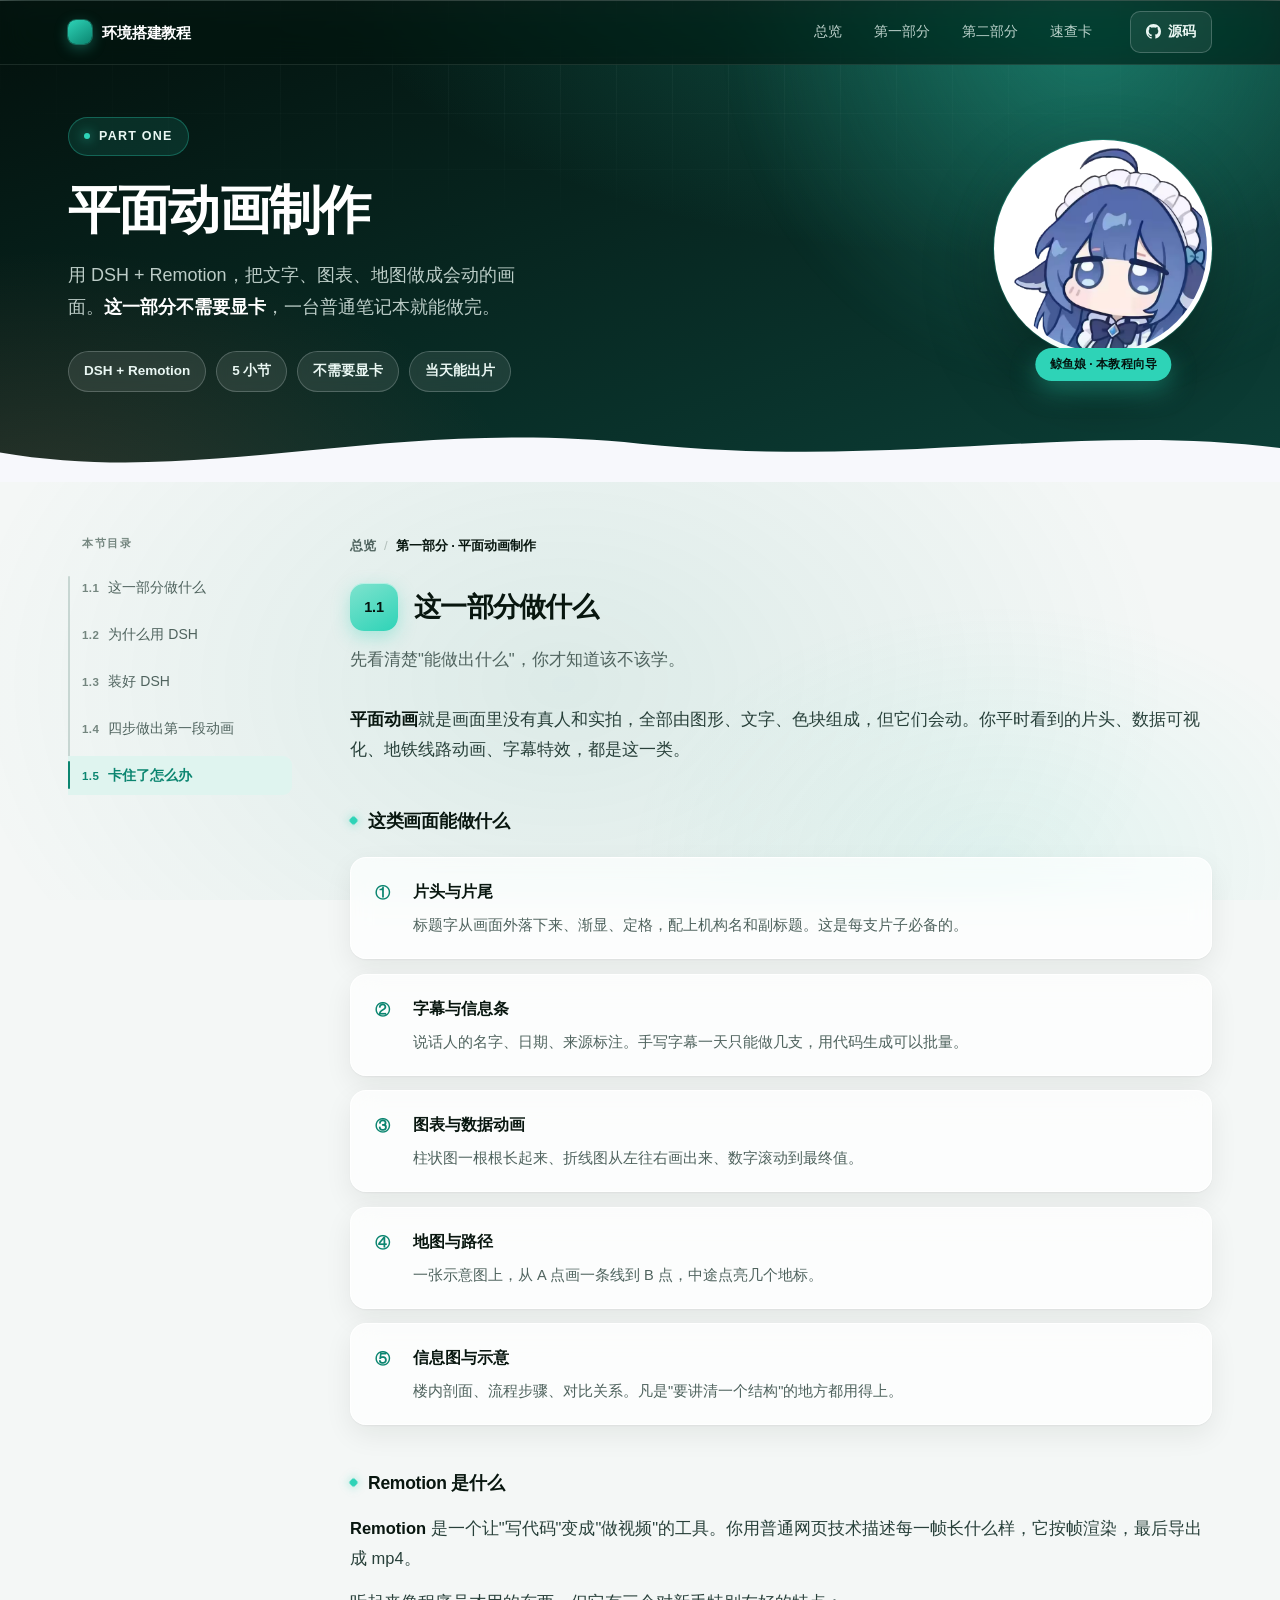
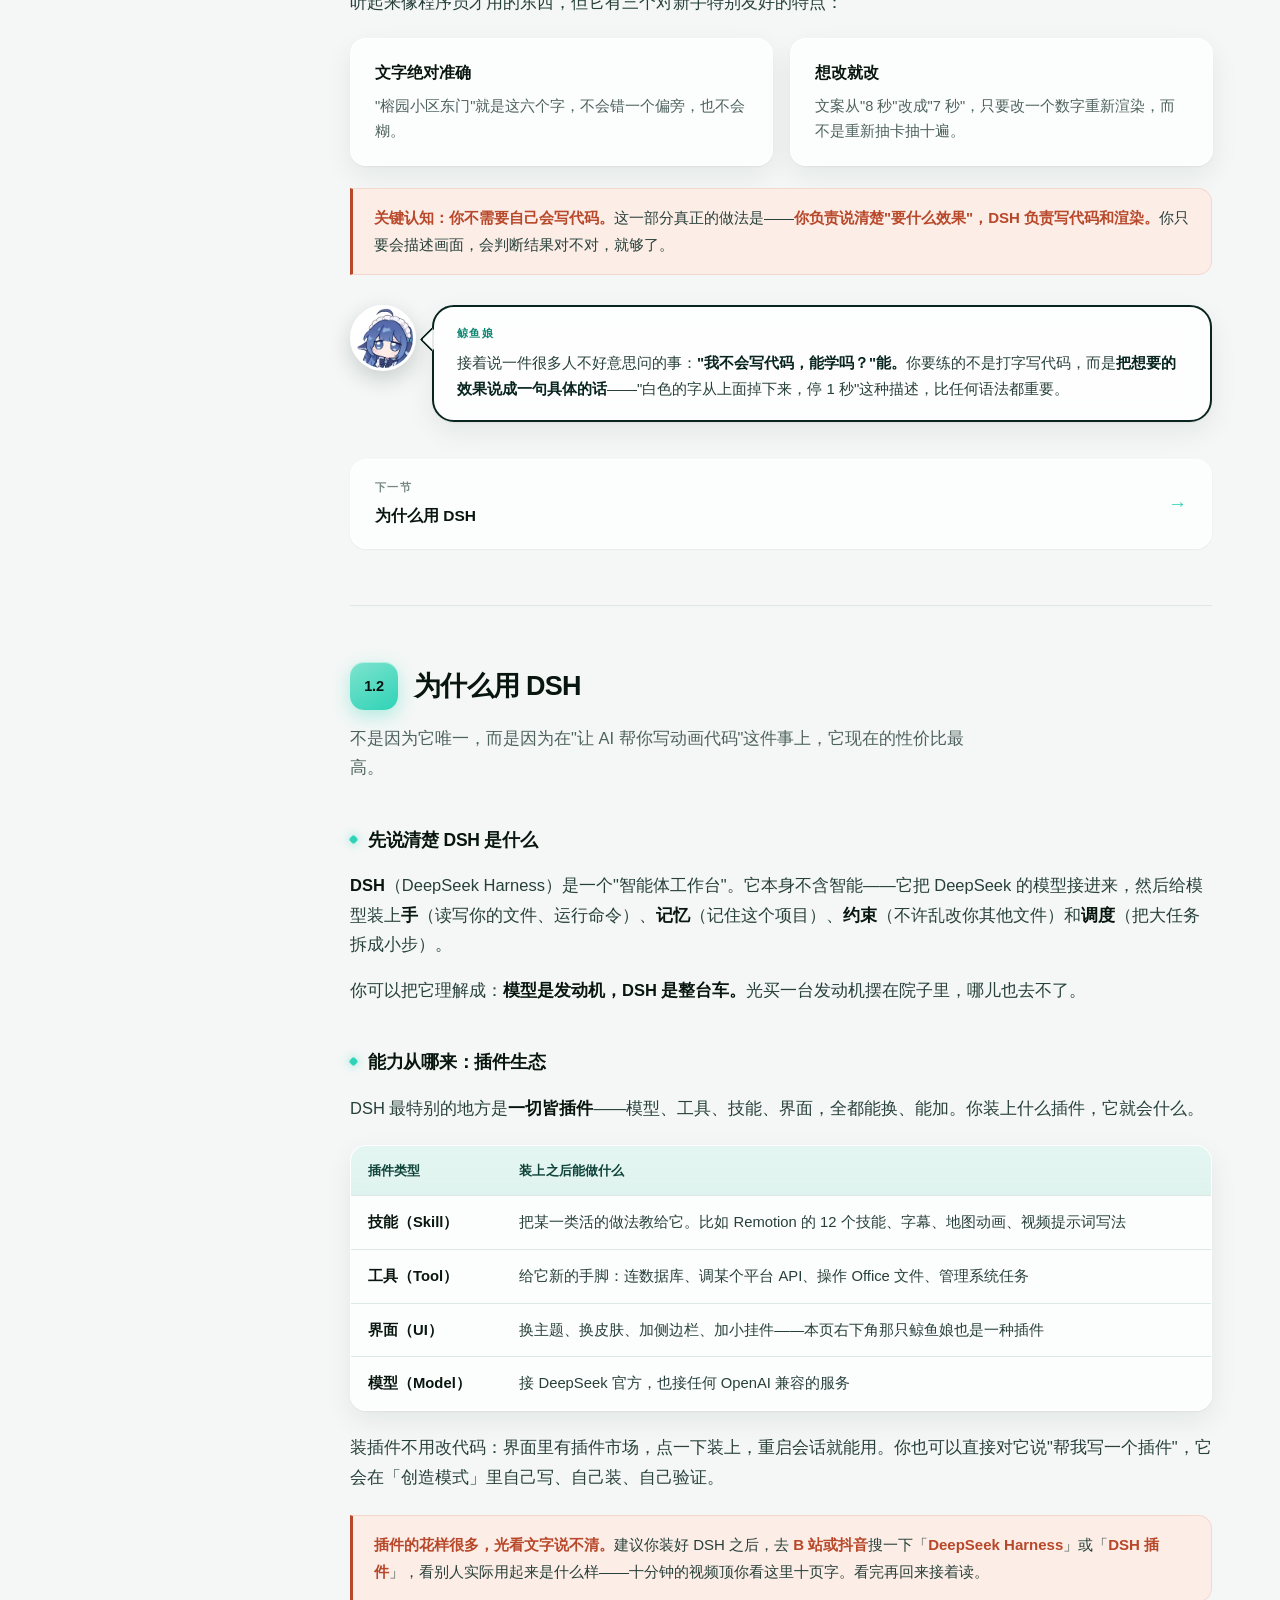
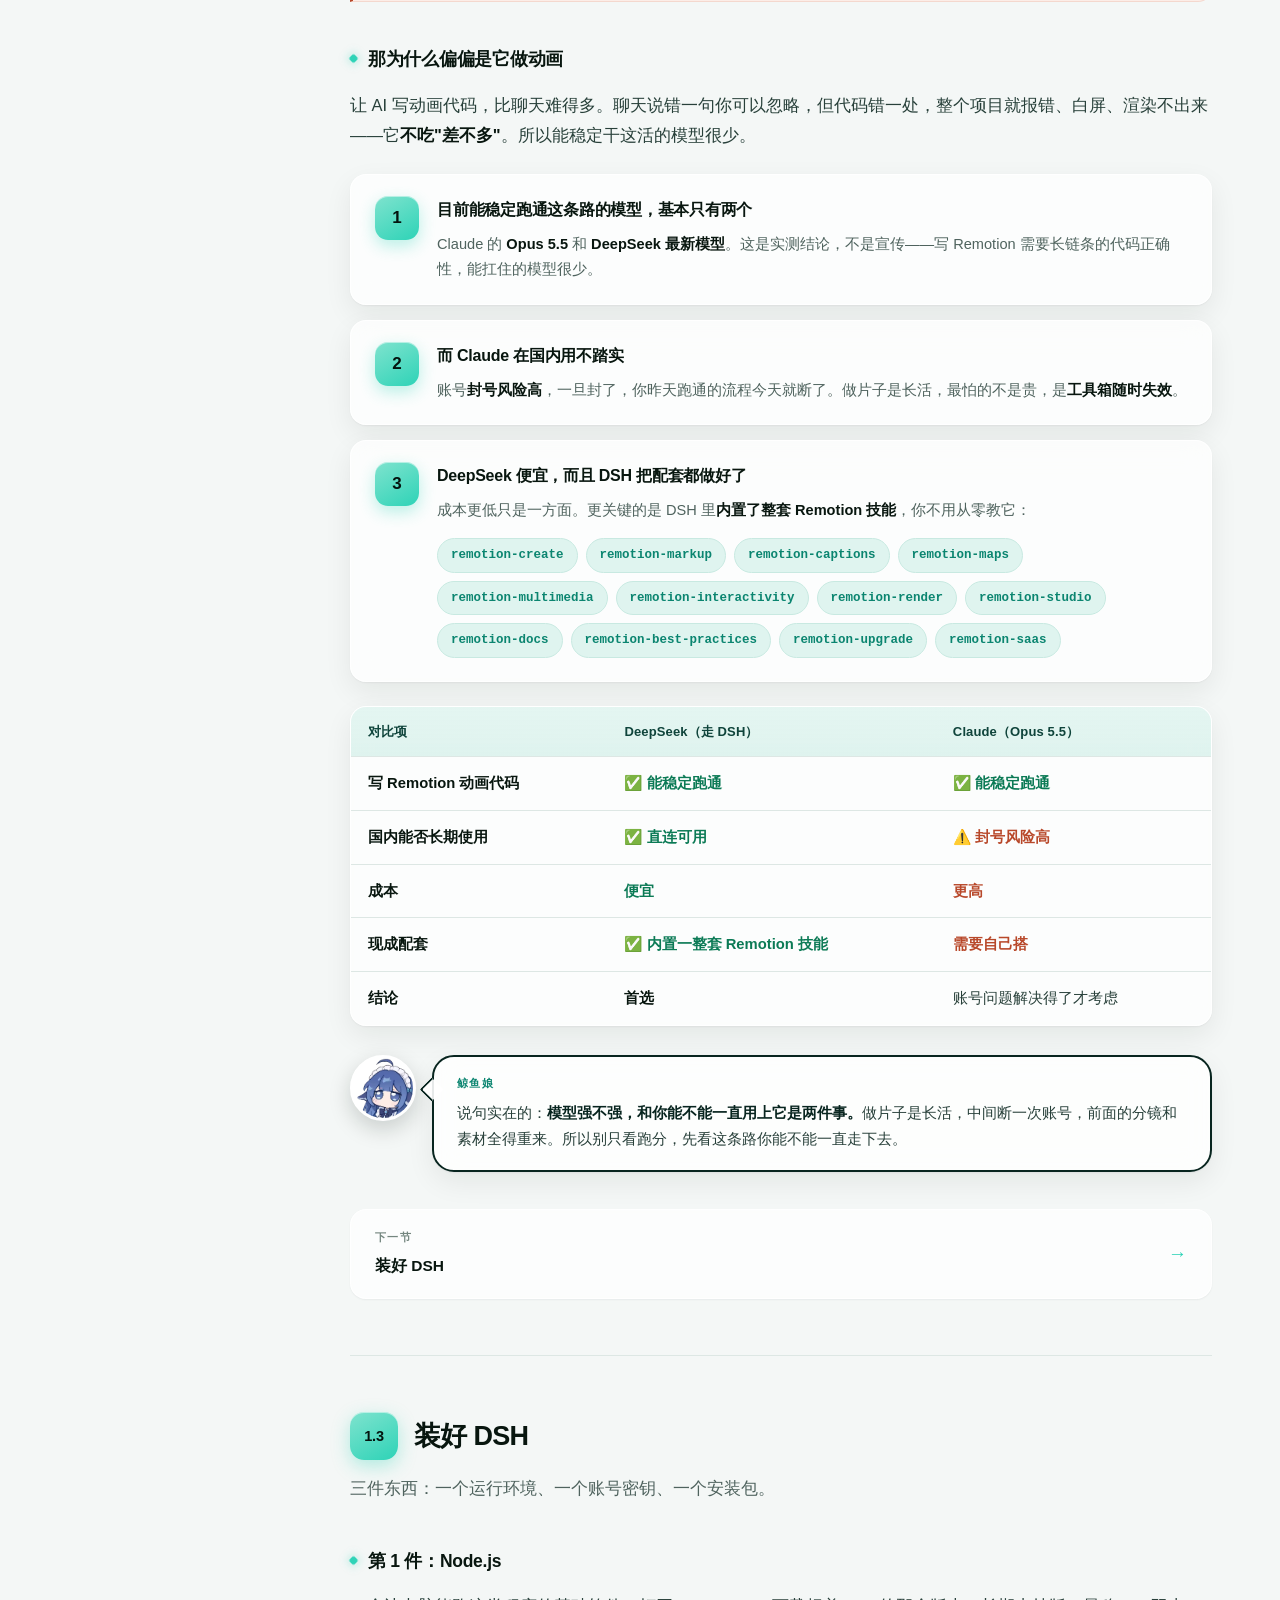
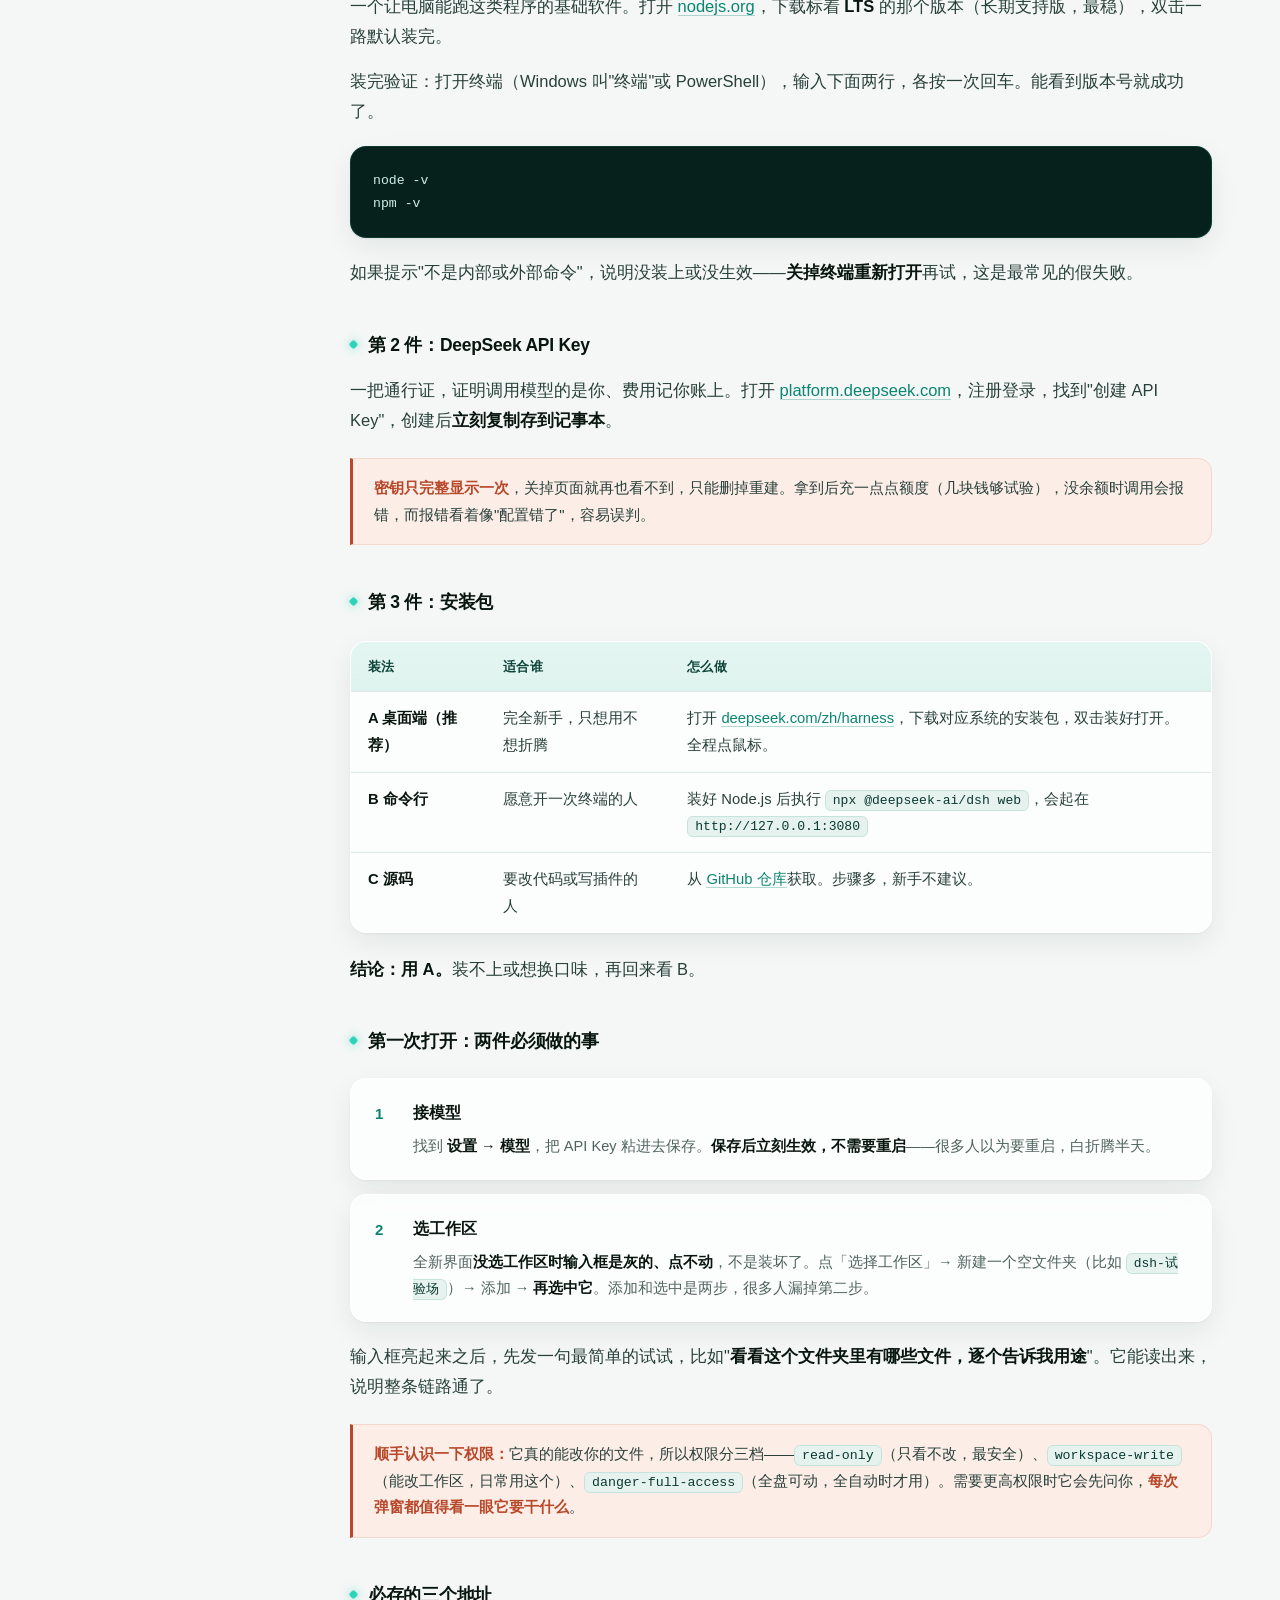
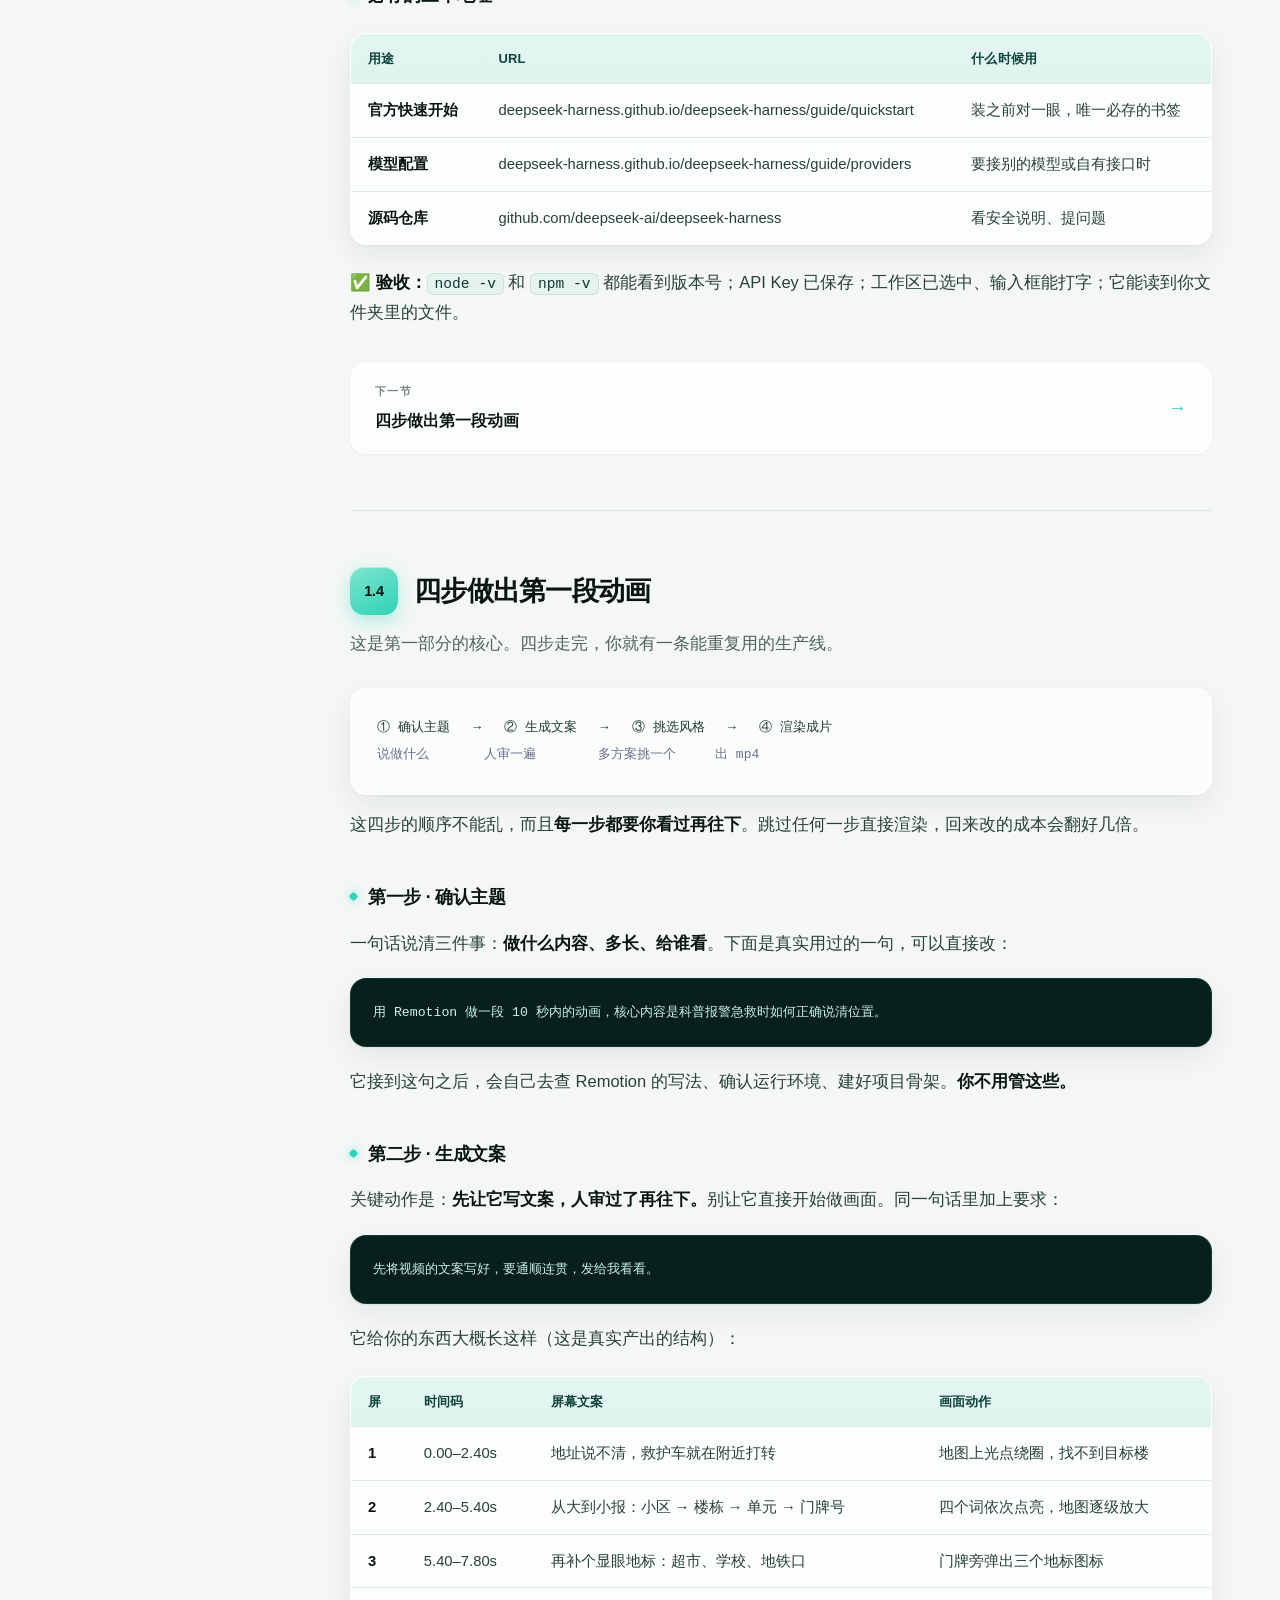
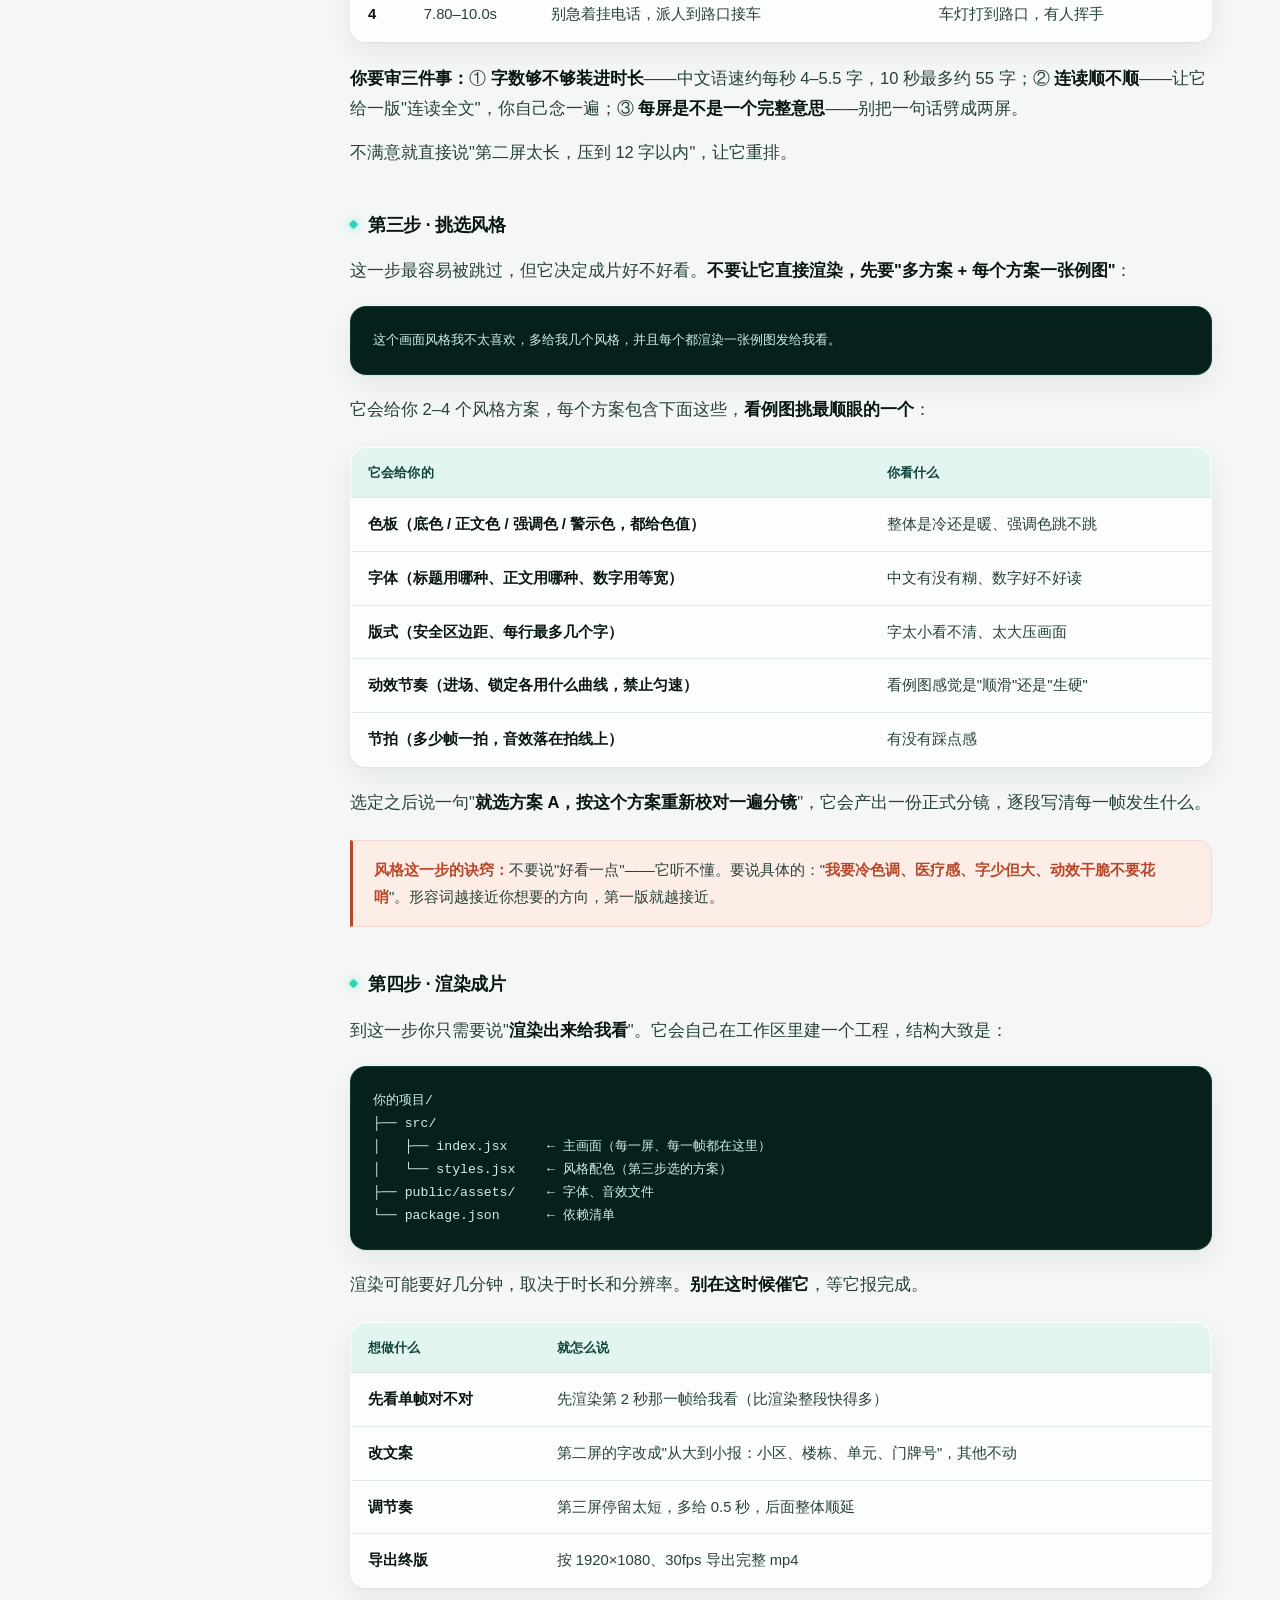
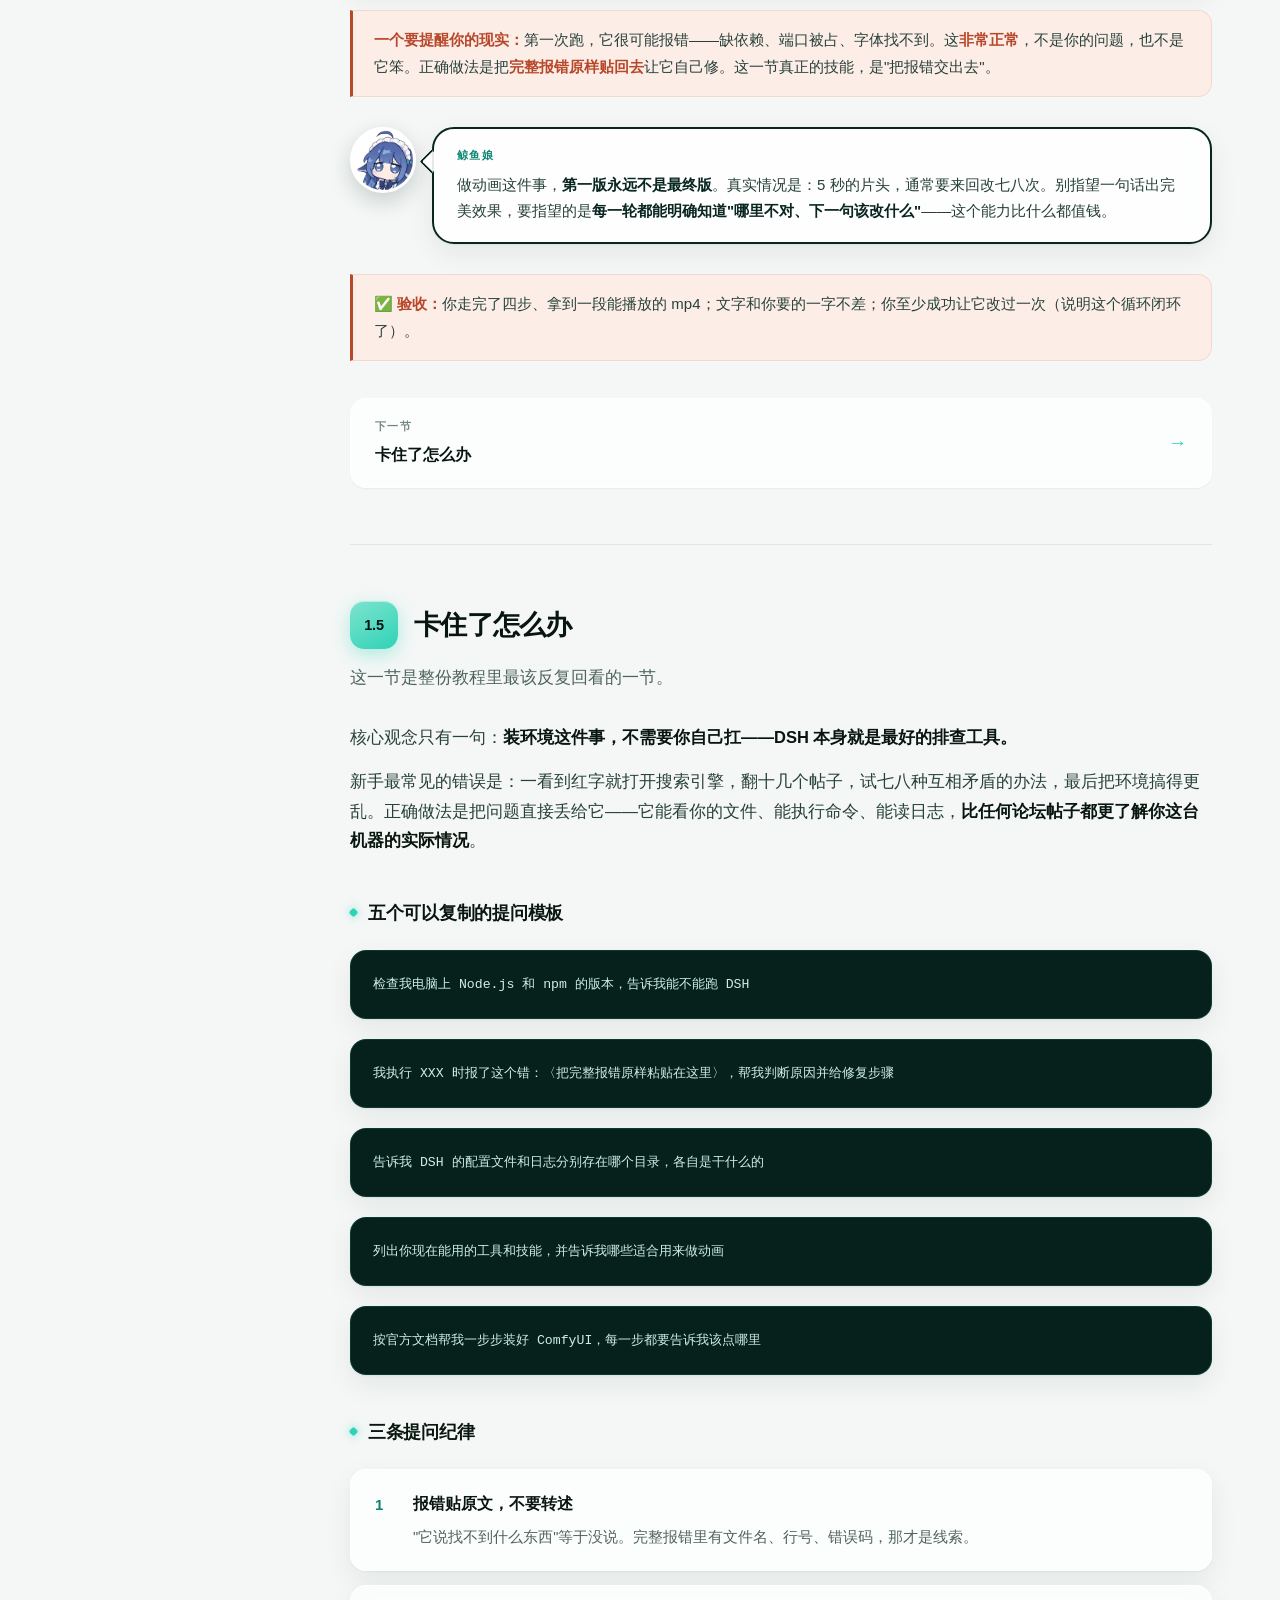
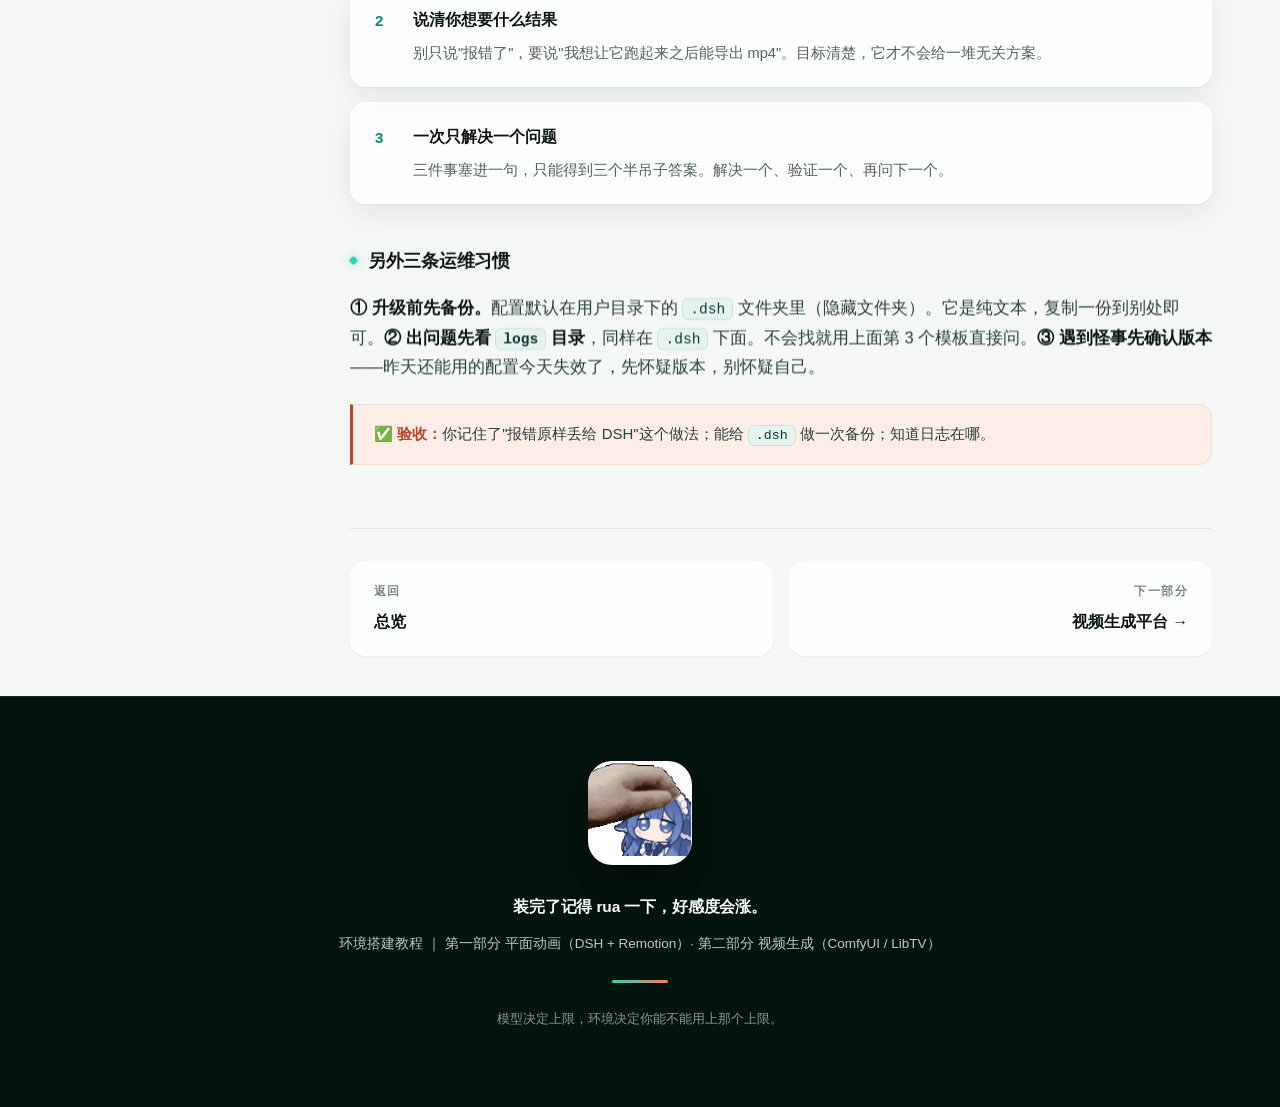
==== commit 8ab203d9: "视觉大改：深墨青配色 + 毛玻璃卡片 + 首屏独立成屏 + 工具栈/面包屑/下一节引导" ====
--- a/part1.html
+++ b/part1.html
@@ -24,7 +24,7 @@
   </div>
 </div>
 
-<header class="hero">
+<header class="hero compact">
   <div class="hero-inner">
     <div>
       <span class="eyebrow"><i></i>Part One</span>
@@ -55,6 +55,11 @@
     </ol>
   </aside>
   <main>
+  <nav class="crumbs" aria-label="面包屑">
+    <a href="index.html">总览</a>
+    <span class="sep">/</span>
+    <span class="cur">第一部分 · 平面动画制作</span>
+  </nav>
 <section id="p1">
   <div class="sec-head reveal" id="p1-1"><span class="sec-num">1.1</span><h2>这一部分做什么</h2></div>
   <p class="lead reveal">先看清楚"能做出什么"，你才知道该不该学。</p>
--- a/assets/site.css
+++ b/assets/site.css
@@ -1,497 +1,607 @@
 /* ==========================================================================
-   环境搭建教程 · 共用样式
-   设计原则：正文对比度优先（正文 AA+），层次靠线与留白，不靠重投影
+   环境搭建教程 · 共用样式 v3
+   配色：深墨青（顶栏/首屏）+ 米白内容区 + 亮青强调 + 珊瑚点缀
+   关键决策：顶栏永远是深色，不再随滚动变白 —— 彻底解决对比度问题
    ========================================================================== */
 
 :root{
-  /* 背景层次 */
-  --bg:#f7f8fc;
-  --bg-sunken:#eef1f9;
-  --card:#ffffff;
-
-  /* 文字——全部比上一版更深，保证可读 */
-  --ink:#131a35;          /* 正文 / 标题：对比度 ~14:1 */
-  --ink-2:#333c5c;        /* 次级正文：~9:1 */
-  --muted:#4a5470;        /* 说明文字：~7.5:1 */
-  --faint:#6d7691;        /* 弱化标签：~4.6:1，仍达 AA */
+  /* 深色系统（顶栏 / 首屏） */
+  --deep:#04140F;
+  --deep-2:#08251F;
+  --deep-3:#0F443B;
+  --deep-4:#17695C;
+  --on-deep:#EAF7F3;
+  --on-deep-2:rgba(234,247,243,.80);
+  --on-deep-3:rgba(234,247,243,.58);
+
+  /* 内容区 */
+  --bg:#F4F7F6;
+  --card:rgba(255,255,255,.72);
+  --card-solid:#FFFFFF;
+
+  /* 文字（内容区，全部高对比） */
+  --ink:#08160F;
+  --ink-2:#28403A;
+  --muted:#4F635E;
+  --faint:#74867F;
 
   /* 描边 */
-  --line:#e2e7f4;
-  --line-2:#cfd7ec;
-  --line-strong:#b9c3e0;
-
-  /* 主色 */
-  --accent:#3b4ba8;
-  --accent-2:#6678c9;
-  --accent-3:#9aa7e3;
-  --accent-soft:#eceffb;
-  --deep:#1d2557;
-
-  /* 语义色 */
-  --ok:#15734a;
-  --warn:#ae4630;
-  --warn-soft:#fdf3f0;
-  --code-bg:#0f142b;
-  --code-ink:#d7dffb;
-
-  /* 圆角与阴影：更克制，靠 1px 线撑结构 */
-  --bar-h:62px;
-  --r-sm:10px;
-  --r:14px;
-  --r-lg:18px;
-  --sh-1:0 1px 2px rgba(19,26,53,.05);
-  --sh-2:0 1px 2px rgba(19,26,53,.05), 0 6px 18px rgba(19,26,53,.055);
-  --sh-3:0 2px 4px rgba(19,26,53,.06), 0 14px 36px rgba(19,26,53,.10);
+  --line:#DDE7E4;
+  --line-2:#C7D6D2;
+
+  /* 强调色 */
+  --accent:#0B8570;
+  --accent-2:#2ED3B7;
+  --accent-3:#7FE3CE;
+  --accent-soft:#DFF4EF;
+  --coral:#FF7A5C;
+  --coral-soft:#FDEEE9;
+
+  /* 语义 */
+  --ok:#0B7A55;
+  --warn:#B8482A;
+  --warn-soft:#FCEDE7;
+  --code-bg:#06201B;
+  --code-ink:#CDEFE7;
+
+  /* 尺寸 */
+  --bar-h:64px;
+  --r-sm:11px;
+  --r:16px;
+  --r-lg:22px;
+
+  /* 阴影（浅色区） */
+  --sh-1:0 1px 2px rgba(8,22,15,.05);
+  --sh-2:0 1px 2px rgba(8,22,15,.05),0 10px 28px rgba(8,22,15,.07);
+  --sh-3:0 2px 6px rgba(8,22,15,.07),0 20px 48px rgba(8,22,15,.12);
 }
 
 *{box-sizing:border-box}
-html{scroll-behavior:smooth;scroll-padding-top:92px}
+html{scroll-behavior:smooth;scroll-padding-top:calc(var(--bar-h) + 16px)}
 body{
   margin:0;background:var(--bg);color:var(--ink);
   font:16.5px/1.8 -apple-system,BlinkMacSystemFont,"Segoe UI","Microsoft YaHei","PingFang SC","Hiragino Sans GB",sans-serif;
   -webkit-font-smoothing:antialiased;-moz-osx-font-smoothing:grayscale;
-  font-feature-settings:"tnum" 0;
   overflow-x:hidden;
 }
+/* 固定色斑：毛玻璃卡片滑过它时产生真实的模糊层次 */
+body::before{
+  content:"";position:fixed;inset:0;z-index:0;pointer-events:none;
+  background:
+    radial-gradient(640px 440px at 8% 4%, rgba(46,211,183,.16), transparent 62%),
+    radial-gradient(720px 540px at 94% 12%, rgba(255,122,92,.10), transparent 64%),
+    radial-gradient(920px 660px at 44% 76%, rgba(11,133,112,.10), transparent 66%),
+    radial-gradient(600px 420px at 78% 96%, rgba(46,211,183,.09), transparent 62%);
+}
+.hero,.topbar,.layout,footer,.band{position:relative;z-index:1}
+
 ::selection{background:var(--accent);color:#fff}
-:focus-visible{outline:2px solid var(--accent-2);outline-offset:3px;border-radius:6px}
+:focus-visible{outline:2px solid var(--accent-2);outline-offset:3px;border-radius:7px}
 ::-webkit-scrollbar{width:11px;height:11px}
 ::-webkit-scrollbar-track{background:transparent}
-::-webkit-scrollbar-thumb{background:#c6cfe9;border-radius:99px;border:3px solid var(--bg)}
-::-webkit-scrollbar-thumb:hover{background:#a7b2d4}
+::-webkit-scrollbar-thumb{background:#BFCFCB;border-radius:99px;border:3px solid var(--bg)}
+::-webkit-scrollbar-thumb:hover{background:#9FB2AD}
 
 .skip{position:absolute;left:-9999px;top:8px;z-index:200;background:var(--deep);color:#fff;padding:10px 16px;border-radius:10px;font-size:14px}
 .skip:focus{left:16px}
 
-/* 入场只做位移，不碰 opacity：动画失效时内容依然完整可读 */
+/* 入场只做位移，不碰 opacity */
 .js-anim .reveal{will-change:transform}
 
 #progress{
   position:fixed;top:0;left:0;height:2px;width:100%;z-index:90;
-  background:linear-gradient(90deg,var(--accent-3),var(--accent-2) 45%,var(--accent));
+  background:linear-gradient(90deg,var(--accent-3),var(--accent-2) 50%,var(--coral));
   transform:scaleX(0);transform-origin:0 50%;
 }
 
-/* ============================ 顶栏 ============================ */
+/* ============================ 顶栏（永远深色） ============================ */
 .topbar{
-  position:sticky;top:0;z-index:40;
-  background:linear-gradient(180deg,rgba(9,13,34,.52),rgba(9,13,34,0));
-  border-bottom:1px solid transparent;
-  transition:background .3s ease,border-color .3s,box-shadow .3s;
+  position:sticky;top:0;z-index:50;
+  background:rgba(4,20,15,.62);
+  backdrop-filter:saturate(180%) blur(16px);
+  -webkit-backdrop-filter:saturate(180%) blur(16px);
+  border-bottom:1px solid rgba(234,247,243,.10);
+  transition:background .3s,box-shadow .3s,border-color .3s;
 }
 .topbar.stuck{
-  background:rgba(247,248,252,.9);
-  backdrop-filter:saturate(180%) blur(14px);
-  -webkit-backdrop-filter:saturate(180%) blur(14px);
-  border-bottom-color:var(--line);
-  box-shadow:0 1px 0 rgba(19,26,53,.02),0 8px 24px rgba(19,26,53,.06);
+  background:rgba(4,20,15,.90);
+  box-shadow:0 1px 0 rgba(255,255,255,.05),0 10px 30px rgba(4,20,15,.28);
 }
 .topbar .bar{
-  max-width:1180px;margin:0 auto;padding:0 28px;height:var(--bar-h);
+  max-width:1200px;margin:0 auto;padding:0 28px;height:var(--bar-h);
   display:flex;align-items:center;justify-content:space-between;gap:24px;
 }
 .brand{
   display:flex;align-items:center;gap:10px;font-weight:800;font-size:15px;
   letter-spacing:-.01em;color:#fff;text-decoration:none;border-bottom:none;flex:0 0 auto;
-  transition:color .3s;
 }
 .brand .dot{
-  width:23px;height:23px;border-radius:7px;flex:0 0 auto;
+  width:24px;height:24px;border-radius:8px;flex:0 0 auto;
   background:linear-gradient(145deg,var(--accent-2),var(--accent));
-  box-shadow:0 3px 8px rgba(59,75,168,.32);
-}
-.topnav{display:flex;gap:6px;overflow-x:auto;font-size:14px;scrollbar-width:none;margin-left:auto}
+  box-shadow:0 0 0 1px rgba(46,211,183,.35),0 4px 14px rgba(46,211,183,.35);
+}
+.topnav{display:flex;gap:4px;overflow-x:auto;font-size:14px;scrollbar-width:none;margin-left:auto}
 .topnav::-webkit-scrollbar{display:none}
 .topnav a{
-  color:rgba(255,255,255,.84);text-decoration:none;white-space:nowrap;border-bottom:none;
-  padding:8px 13px;border-radius:9px;font-weight:500;
-  transition:color .16s,background .16s;
-}
-.topnav a:hover{color:#fff;background:rgba(255,255,255,.14)}
-.topnav a.active{color:#fff;background:rgba(255,255,255,.18);font-weight:700}
+  color:var(--on-deep-2);text-decoration:none;white-space:nowrap;border-bottom:none;
+  padding:8px 14px;border-radius:10px;font-weight:550;transition:color .16s,background .16s;
+}
+.topnav a:hover{color:#fff;background:rgba(255,255,255,.10)}
+.topnav a.active{color:#04140F;background:var(--accent-2);font-weight:750}
 .gh{
   display:inline-flex;align-items:center;gap:7px;text-decoration:none;border-bottom:none;
-  font-size:13.5px;font-weight:650;color:#fff;
-  padding:8px 15px;border-radius:10px;border:1px solid rgba(255,255,255,.32);
-  background:rgba(255,255,255,.12);transition:.2s;white-space:nowrap;flex:0 0 auto;
-}
-.gh:hover{border-color:rgba(255,255,255,.6);background:rgba(255,255,255,.2)}
-/* 滚过 hero 后恢复浅色主题 */
-.topbar.stuck .brand{color:var(--ink)}
-.topbar.stuck .topnav a{color:var(--muted)}
-.topbar.stuck .topnav a:hover{color:var(--ink);background:rgba(59,75,168,.07)}
-.topbar.stuck .topnav a.active{color:var(--accent);background:var(--accent-soft)}
-.topbar.stuck .gh{color:var(--ink-2);background:#fff;border-color:var(--line-2);box-shadow:var(--sh-1)}
-.topbar.stuck .gh:hover{color:var(--accent);border-color:var(--accent-3)}
-@media(max-width:880px){.topnav{display:none}}
-
-/* ============================ Hero（封面） ============================ */
+  font-size:13.5px;font-weight:650;color:var(--on-deep);
+  padding:8px 15px;border-radius:10px;border:1px solid rgba(234,247,243,.22);
+  background:rgba(255,255,255,.07);transition:.18s;white-space:nowrap;flex:0 0 auto;
+}
+.gh:hover{background:rgba(255,255,255,.16);border-color:rgba(234,247,243,.4);color:#fff}
+@media(max-width:900px){.topnav{display:none}}
+
+/* ============================ 首屏（独立一屏） ============================ */
 .hero{
-  position:relative;overflow:hidden;color:#fff;
+  position:relative;overflow:hidden;color:var(--on-deep);
+  background:
+    radial-gradient(1100px 520px at 78% -14%, rgba(46,211,183,.30), transparent 62%),
+    radial-gradient(760px 420px at 4% 106%, rgba(255,122,92,.14), transparent 62%),
+    linear-gradient(160deg,#03100C 0%,#07251F 44%,#0C4038 100%);
   margin-top:calc(var(--bar-h) * -1);
-  background:
-    radial-gradient(1100px 480px at 80% -12%, rgba(142,162,238,.5), transparent 62%),
-    radial-gradient(720px 400px at 2% 108%, rgba(240,163,171,.16), transparent 62%),
-    linear-gradient(158deg,#161d44 0%,#26306e 46%,#3a4790 100%);
+  display:grid;grid-template-rows:1fr auto;
+  min-height:100vh;min-height:100svh;
 }
 .hero::before{
   content:"";position:absolute;inset:0;pointer-events:none;
   background-image:
-    linear-gradient(rgba(255,255,255,.05) 1px,transparent 1px),
-    linear-gradient(90deg,rgba(255,255,255,.05) 1px,transparent 1px);
-  background-size:54px 54px;
-  -webkit-mask-image:radial-gradient(ellipse 78% 62% at 50% 0%,#000 18%,transparent 76%);
-  mask-image:radial-gradient(ellipse 78% 62% at 50% 0%,#000 18%,transparent 76%);
+    linear-gradient(rgba(234,247,243,.045) 1px,transparent 1px),
+    linear-gradient(90deg,rgba(234,247,243,.045) 1px,transparent 1px);
+  background-size:56px 56px;
+  -webkit-mask-image:radial-gradient(ellipse 80% 64% at 50% 0%,#000 16%,transparent 78%);
+  mask-image:radial-gradient(ellipse 80% 64% at 50% 0%,#000 16%,transparent 78%);
 }
 .hero::after{
-  content:"";position:absolute;width:740px;height:740px;border-radius:50%;
-  right:-190px;top:-360px;pointer-events:none;
-  background:radial-gradient(circle,rgba(154,168,232,.45),transparent 62%);
-  filter:blur(10px);animation:drift 24s ease-in-out infinite;
-}
-@keyframes drift{0%,100%{transform:translate3d(0,0,0) scale(1)}50%{transform:translate3d(-64px,46px,0) scale(1.07)}}
+  content:"";position:absolute;width:820px;height:820px;border-radius:50%;
+  right:-220px;top:-380px;pointer-events:none;
+  background:radial-gradient(circle,rgba(46,211,183,.34),transparent 62%);
+  filter:blur(14px);animation:drift 26s ease-in-out infinite;
+}
+@keyframes drift{0%,100%{transform:translate3d(0,0,0) scale(1)}50%{transform:translate3d(-70px,52px,0) scale(1.08)}}
 
 .hero-inner{
-  position:relative;z-index:2;max-width:1180px;margin:0 auto;
-  padding:calc(var(--bar-h) + 74px) 28px 96px;
-  display:grid;grid-template-columns:minmax(0,1fr) auto;gap:60px;align-items:center;
+  position:relative;z-index:2;max-width:1200px;width:100%;margin:0 auto;
+  padding:calc(var(--bar-h) + 56px) 28px 64px;
+  display:grid;grid-template-columns:minmax(0,1fr) auto;gap:64px;align-items:center;
 }
 .eyebrow{
   display:inline-flex;align-items:center;gap:9px;font-size:12.5px;letter-spacing:.1em;
-  text-transform:uppercase;color:#e3e9ff;font-weight:650;
-  background:rgba(255,255,255,.1);border:1px solid rgba(255,255,255,.22);
-  padding:6px 15px;border-radius:99px;margin-bottom:24px;backdrop-filter:blur(6px);
-}
-.eyebrow i{width:6px;height:6px;border-radius:50%;background:#8affd4;box-shadow:0 0 10px #8affd4;font-style:normal}
+  text-transform:uppercase;color:var(--on-deep);font-weight:700;
+  background:rgba(46,211,183,.12);border:1px solid rgba(46,211,183,.32);
+  padding:7px 15px;border-radius:99px;margin-bottom:26px;
+}
+.eyebrow i{width:6px;height:6px;border-radius:50%;background:var(--accent-2);box-shadow:0 0 12px var(--accent-2);font-style:normal}
 .hero h1{
-  margin:0 0 18px;font-size:clamp(31px,4.3vw,47px);line-height:1.12;
-  letter-spacing:-.03em;font-weight:800;
+  margin:0 0 20px;font-size:clamp(32px,4.6vw,52px);line-height:1.1;
+  letter-spacing:-.035em;font-weight:850;color:#fff;
 }
 .hero h1 em{
   font-style:normal;
-  background:linear-gradient(100deg,#ffffff 0%,#e9efff 48%,#ffd9de 100%);
+  background:linear-gradient(100deg,#ffffff 0%,#CFF6EC 42%,#FFC9BC 100%);
   -webkit-background-clip:text;background-clip:text;color:transparent;
 }
 .hero .sub{
-  margin:0 0 26px;font-size:clamp(15.5px,1.5vw,17.5px);line-height:1.78;
-  color:rgba(255,255,255,.93);max-width:48ch;
+  margin:0 0 28px;font-size:clamp(15.5px,1.5vw,18px);line-height:1.8;
+  color:var(--on-deep-2);max-width:46ch;
 }
 .hero .sub b{color:#fff;font-weight:700}
-.hero-chips{display:flex;flex-wrap:wrap;gap:10px;margin-bottom:32px}
+.hero-chips{display:flex;flex-wrap:wrap;gap:10px;margin:0 0 6px}
 .hero-chips span{
-  font-size:13.5px;padding:7px 14px;border-radius:99px;color:#eef2ff;font-weight:500;
-  background:rgba(255,255,255,.1);border:1px solid rgba(255,255,255,.2);
-}
+  font-size:13.5px;padding:7px 15px;border-radius:99px;color:var(--on-deep);font-weight:600;
+  background:rgba(255,255,255,.09);border:1px solid rgba(234,247,243,.22);
+  -webkit-backdrop-filter:blur(6px);backdrop-filter:blur(6px);
+}
+.hero-cta{display:flex;flex-wrap:wrap;gap:13px;margin:0 0 38px}
+.btn{
+  display:inline-flex;align-items:center;gap:9px;text-decoration:none;border-bottom:none;
+  padding:13px 24px;border-radius:12px;font-size:15px;font-weight:750;letter-spacing:-.01em;
+  transition:transform .18s ease,box-shadow .18s ease,background .18s;
+}
+.btn-primary{background:var(--accent-2);color:#04140F;box-shadow:0 8px 24px rgba(46,211,183,.32)}
+.btn-primary:hover{transform:translateY(-2px);box-shadow:0 14px 34px rgba(46,211,183,.42)}
+.btn-ghost{background:rgba(255,255,255,.08);color:#fff;border:1px solid rgba(234,247,243,.26)}
+.btn-ghost:hover{background:rgba(255,255,255,.16);transform:translateY(-2px)}
 .kpi{
   display:grid;grid-template-columns:repeat(4,minmax(0,1fr));gap:1px;
-  background:rgba(255,255,255,.16);border:1px solid rgba(255,255,255,.18);
-  border-radius:14px;overflow:hidden;max-width:580px;
-}
-.kpi div{background:rgba(16,22,54,.42);padding:17px 14px;text-align:center}
-.kpi b{
-  display:block;font-size:clamp(21px,2.4vw,28px);font-weight:800;line-height:1.1;
-  letter-spacing:-.02em;font-variant-numeric:tabular-nums;
-}
-.kpi span{display:block;font-size:12px;color:rgba(255,255,255,.82);margin-top:7px;letter-spacing:.01em}
-.hero-art{position:relative;flex:0 0 auto}
+  background:rgba(234,247,243,.14);border:1px solid rgba(234,247,243,.16);
+  border-radius:16px;overflow:hidden;max-width:600px;
+  backdrop-filter:blur(10px);
+}
+.kpi div{background:rgba(3,16,12,.46);padding:18px 14px;text-align:center}
+.kpi b{display:block;font-size:clamp(21px,2.4vw,29px);font-weight:850;line-height:1.1;letter-spacing:-.02em;font-variant-numeric:tabular-nums;color:#fff}
+.kpi span{display:block;font-size:12px;color:var(--on-deep-3);margin-top:7px}
+
+.hero-art{position:relative;flex:0 0 auto;align-self:center}
 .hero-art .halo{
-  position:absolute;inset:-28px;border-radius:50%;
-  background:radial-gradient(circle,rgba(154,168,232,.4),transparent 68%);filter:blur(12px);
+  position:absolute;inset:-32px;border-radius:50%;
+  background:radial-gradient(circle,rgba(46,211,183,.34),transparent 68%);filter:blur(16px);
 }
 .hero-art img{
-  position:relative;display:block;width:clamp(152px,16vw,210px);aspect-ratio:1;
-  border-radius:50%;border:5px solid rgba(255,255,255,.92);background:#fff;
-  box-shadow:0 22px 54px rgba(8,12,32,.48),0 0 0 1px rgba(255,255,255,.22);
+  position:relative;display:block;width:clamp(160px,17vw,220px);aspect-ratio:1;
+  border-radius:50%;border:5px solid rgba(255,255,255,.94);background:#fff;
+  box-shadow:0 26px 62px rgba(0,8,5,.55),0 0 0 1px rgba(46,211,183,.28);
 }
 .hero-art .tagline{
-  position:absolute;left:50%;bottom:-14px;transform:translateX(-50%);
+  position:absolute;left:50%;bottom:-15px;transform:translateX(-50%);
   white-space:nowrap;font-size:12px;font-weight:750;letter-spacing:.01em;
-  padding:6px 14px;border-radius:99px;background:#fff;color:var(--deep);
-  box-shadow:0 8px 22px rgba(8,12,32,.3);
-}
-.hero-wave{position:absolute;left:0;bottom:-1px;width:100%;height:62px;display:block;z-index:3}
+  padding:6px 14px;border-radius:99px;background:var(--accent-2);color:#04140F;
+  box-shadow:0 10px 26px rgba(46,211,183,.36);
+}
+.hero-foot{position:relative;z-index:2;width:100%;max-width:1200px;margin:0 auto;padding:0 28px 34px}
+.scrollhint{
+  display:inline-flex;align-items:center;gap:9px;font-size:12.5px;color:var(--on-deep-3);
+  letter-spacing:.06em;text-transform:uppercase;font-weight:650;
+}
+.scrollhint .arrow{
+  width:20px;height:20px;border-radius:50%;border:1px solid rgba(234,247,243,.3);
+  display:inline-flex;align-items:center;justify-content:center;animation:bounce 2s ease-in-out infinite;
+}
+@keyframes bounce{0%,100%{transform:translateY(0)}50%{transform:translateY(4px)}}
+.hero-wave{position:absolute;left:0;bottom:-1px;width:100%;height:70px;display:block;z-index:3}
+
+/* 子页用的紧凑首屏 */
+.hero.compact{min-height:auto}
+.hero.compact .hero-inner{padding:calc(var(--bar-h) + 52px) 28px 84px}
+
+/* ============================ 工具栈 ============================ */
+.band{background:transparent;padding:0 28px}
+.stack{
+  max-width:1200px;margin:0 auto;padding:36px 0 8px;
+  display:flex;flex-wrap:wrap;align-items:center;gap:13px;
+}
+.stack .label{
+  font-size:11.5px;letter-spacing:.14em;text-transform:uppercase;
+  color:var(--faint);font-weight:800;margin-right:6px;
+}
+.chip{
+  display:inline-flex;align-items:center;gap:9px;text-decoration:none;border-bottom:none;
+  background:var(--card);backdrop-filter:blur(12px) saturate(150%);
+  -webkit-backdrop-filter:blur(12px) saturate(150%);
+  border:1px solid rgba(255,255,255,.9);border-radius:12px;
+  padding:9px 15px;font-size:13.5px;font-weight:700;color:var(--ink-2);
+  box-shadow:var(--sh-1);transition:transform .18s,box-shadow .18s;
+}
+.chip:hover{transform:translateY(-2px);box-shadow:var(--sh-2);color:var(--ink)}
+.chip img,.chip svg{width:22px;height:22px;border-radius:6px;display:block;object-fit:contain}
+.chip .fallback{
+  width:22px;height:22px;border-radius:6px;display:grid;place-items:center;
+  background:var(--accent-soft);color:var(--accent);font-size:11px;font-weight:800;
+}
 
 /* ============================ 页内布局 ============================ */
 .layout{
-  max-width:1180px;margin:0 auto;padding:56px 28px 40px;
-  display:grid;grid-template-columns:216px minmax(0,1fr);gap:56px;align-items:start;
-}
-.toc{position:sticky;top:88px;font-size:14px}
+  max-width:1200px;margin:0 auto;padding:52px 28px 40px;
+  display:grid;grid-template-columns:224px minmax(0,1fr);gap:58px;align-items:start;
+}
+.toc{position:sticky;top:calc(var(--bar-h) + 24px);font-size:14px}
 .toc-title{
   font-size:11px;letter-spacing:.15em;text-transform:uppercase;color:var(--faint);
-  font-weight:800;margin:0 0 14px;padding-left:13px;
+  font-weight:800;margin:0 0 14px;padding-left:14px;
 }
 .toc ol{list-style:none;margin:0;padding:0;position:relative}
 .toc ol::before{content:"";position:absolute;left:0;top:8px;bottom:8px;width:2px;background:var(--line-2);border-radius:2px}
 .toc a{
-  display:block;position:relative;padding:8px 13px;color:var(--muted);
-  text-decoration:none;border-radius:0 8px 8px 0;line-height:1.5;border-bottom:none;
+  display:block;position:relative;padding:9px 14px;color:var(--muted);
+  text-decoration:none;border-radius:0 9px 9px 0;line-height:1.5;border-bottom:none;
   transition:color .16s,background .16s;
 }
 .toc a::before{
   content:"";position:absolute;left:0;top:50%;transform:translateY(-50%);
   width:2px;height:0;background:var(--accent);border-radius:2px;transition:height .22s;
 }
-.toc a:hover{color:var(--ink);background:rgba(59,75,168,.06)}
-.toc a.active{color:var(--accent);font-weight:700;background:var(--accent-soft)}
-.toc a.active::before{height:70%}
+.toc a:hover{color:var(--ink);background:rgba(11,133,112,.07)}
+.toc a.active{color:var(--accent);font-weight:750;background:var(--accent-soft)}
+.toc a.active::before{height:72%}
 .toc a b{display:inline;font-size:11.5px;color:var(--faint);font-weight:800;letter-spacing:.04em;margin-right:9px}
-.toc a.active b{color:var(--accent-2)}
-.toc-group{margin:18px 0 4px;font-size:10.5px;letter-spacing:.14em;text-transform:uppercase;color:var(--faint);font-weight:800;padding-left:13px}
-@media(max-width:1020px){.layout{grid-template-columns:minmax(0,1fr);gap:0;padding:40px 24px}.toc{display:none}}
+.toc a.active b{color:var(--accent)}
+.toc-group{margin:18px 0 4px;font-size:10.5px;letter-spacing:.14em;text-transform:uppercase;color:var(--faint);font-weight:800;padding-left:14px}
+.toc a.done::after{content:"✓";position:absolute;right:10px;top:50%;transform:translateY(-50%);font-size:11px;color:var(--accent-2);font-weight:800}
+@media(max-width:1040px){.layout{grid-template-columns:minmax(0,1fr);gap:0;padding:38px 24px}.toc{display:none}}
 
 main{min-width:0}
 
+/* ============================ 面包屑 ============================ */
+.crumbs{
+  display:flex;flex-wrap:wrap;align-items:center;gap:8px;
+  font-size:13px;color:var(--faint);margin:0 0 26px;
+}
+.crumbs a{color:var(--muted);text-decoration:none;border-bottom:none;font-weight:600}
+.crumbs a:hover{color:var(--accent)}
+.crumbs .sep{opacity:.45}
+.crumbs .cur{color:var(--ink);font-weight:700}
+
 /* ============================ 章节 ============================ */
-section{padding:0 0 58px;margin-bottom:58px;border-bottom:1px solid var(--line)}
+section{padding:0 0 56px;margin-bottom:56px;border-bottom:1px solid var(--line)}
 section:last-of-type{border-bottom:none;margin-bottom:0;padding-bottom:0}
 .sec-head{display:flex;align-items:center;gap:16px;margin:0 0 14px}
 .sec-num{
-  flex:0 0 auto;min-width:46px;height:46px;padding:0 10px;border-radius:13px;
+  flex:0 0 auto;min-width:48px;height:48px;padding:0 11px;border-radius:14px;
   display:inline-flex;align-items:center;justify-content:center;
-  font-size:14.5px;font-weight:800;color:#fff;letter-spacing:-.01em;
+  font-size:14.5px;font-weight:850;color:#04140F;letter-spacing:-.01em;
   font-variant-numeric:tabular-nums;
-  background:linear-gradient(150deg,var(--accent-2),var(--accent));
-  box-shadow:0 6px 16px rgba(59,75,168,.26),inset 0 1px 0 rgba(255,255,255,.4);
-}
-h2{margin:0;font-size:clamp(21px,2.3vw,26px);letter-spacing:-.024em;font-weight:800;line-height:1.28;color:var(--ink)}
-.lead{color:var(--muted);margin:0 0 30px;font-size:16px;max-width:70ch;line-height:1.78}
-h3{font-size:17px;margin:40px 0 12px;letter-spacing:-.014em;font-weight:800;color:var(--ink)}
+  background:linear-gradient(150deg,var(--accent-3),var(--accent-2));
+  box-shadow:0 6px 18px rgba(46,211,183,.34),inset 0 1px 0 rgba(255,255,255,.5);
+}
+h2{margin:0;font-size:clamp(21px,2.3vw,27px);letter-spacing:-.026em;font-weight:850;line-height:1.26;color:var(--ink)}
+.lead{color:var(--muted);margin:0 0 30px;font-size:16.5px;max-width:70ch;line-height:1.78}
+h3{font-size:17.5px;margin:42px 0 12px;letter-spacing:-.015em;font-weight:820;color:var(--ink)}
 h3::before{
-  content:"";display:inline-block;width:6px;height:6px;border-radius:2px;
-  background:var(--accent-2);margin-right:10px;vertical-align:3px;transform:rotate(45deg);
+  content:"";display:inline-block;width:7px;height:7px;border-radius:2px;
+  background:var(--accent-2);margin-right:11px;vertical-align:3px;transform:rotate(45deg);
+  box-shadow:0 0 10px rgba(46,211,183,.6);
 }
 p{margin:15px 0;color:var(--ink-2)}
-p b,li b,td b{color:var(--ink);font-weight:750}
+p b,li b,td b{color:var(--ink);font-weight:760}
 ul,ol{margin:15px 0;padding-left:22px}
 li{margin:8px 0;color:var(--ink-2)}
-a{color:var(--accent);text-decoration:none;border-bottom:1px solid rgba(59,75,168,.28);transition:border-color .15s}
+a{color:var(--accent);text-decoration:none;border-bottom:1px solid rgba(11,133,112,.3);transition:border-color .15s}
 a:hover{border-bottom-color:var(--accent)}
 code{
-  background:#e9edfa;color:#1e2a5e;padding:2px 7px;border-radius:5px;
+  background:#E6F2EE;color:#0A3A31;padding:2px 7px;border-radius:6px;
   font-size:.885em;font-family:ui-monospace,SFMono-Regular,Consolas,"Liberation Mono",monospace;
-  border:1px solid rgba(59,75,168,.1);
-}
-
-/* ============================ 卡片 ============================ */
-.rules{display:grid;gap:13px;margin:20px 0}
+  border:1px solid rgba(11,133,112,.14);
+}
+
+/* ============================ 毛玻璃卡片 ============================ */
+.rules{display:grid;gap:14px;margin:20px 0}
 .card{
   position:relative;overflow:hidden;background:var(--card);
-  border:1px solid var(--line);border-radius:var(--r);
-  box-shadow:var(--sh-1);transition:transform .2s ease,box-shadow .2s ease,border-color .2s ease;
+  -webkit-backdrop-filter:blur(14px) saturate(160%);
+  backdrop-filter:blur(14px) saturate(160%);
+  border:1px solid rgba(255,255,255,.9);border-radius:var(--r);
+  box-shadow:var(--sh-2);
+  transition:transform .22s ease,box-shadow .22s ease,border-color .22s ease;
 }
 .card::after{
   content:"";position:absolute;inset:0;pointer-events:none;opacity:0;transition:opacity .3s ease;
-  background:radial-gradient(340px circle at var(--mx,50%) var(--my,50%),rgba(102,120,201,.12),transparent 62%);
-}
-.card:hover{transform:translateY(-2px);box-shadow:var(--sh-2);border-color:var(--line-2)}
+  background:radial-gradient(360px circle at var(--mx,50%) var(--my,50%),rgba(46,211,183,.16),transparent 62%);
+}
+.card:hover{transform:translateY(-3px);box-shadow:var(--sh-3);border-color:rgba(255,255,255,1)}
 .card:hover::after{opacity:1}
 
-.rule{display:flex;gap:16px;padding:19px 23px}
-.rule b.n{color:var(--accent-2);font-size:15px;font-weight:800;flex:0 0 22px;font-variant-numeric:tabular-nums;padding-top:1px}
-.rule p{margin:0;font-size:15.5px;font-weight:700;color:var(--ink)}
-.rule .why{display:block;color:var(--muted);font-size:14.5px;font-weight:400;margin-top:7px;line-height:1.75}
+.rule{display:flex;gap:16px;padding:20px 24px}
+.rule b.n{color:var(--accent);font-size:15px;font-weight:850;flex:0 0 22px;font-variant-numeric:tabular-nums;padding-top:1px}
+.rule p{margin:0;font-size:15.5px;font-weight:720;color:var(--ink)}
+.rule .why{display:block;color:var(--muted);font-size:14.6px;font-weight:400;margin-top:7px;line-height:1.75}
 
 /* ============================ 鲸鱼娘气泡 ============================ */
-.whale{display:flex;gap:16px;align-items:flex-start;margin:28px 0}
+.whale{display:flex;gap:16px;align-items:flex-start;margin:30px 0}
 .whale img{
-  flex:0 0 auto;width:64px;height:64px;border-radius:50%;
-  border:3px solid #fff;box-shadow:0 6px 18px rgba(19,26,53,.16);background:#fff;
+  flex:0 0 auto;width:66px;height:66px;border-radius:50%;
+  border:3px solid #fff;box-shadow:0 8px 22px rgba(8,22,15,.18);background:#fff;
 }
 .bubble{
-  position:relative;flex:1 1 auto;background:#fff;border:2.5px solid var(--deep);
-  border-radius:20px;padding:16px 22px;box-shadow:var(--sh-2);
+  position:relative;flex:1 1 auto;
+  background:rgba(255,255,255,.8);
+  -webkit-backdrop-filter:blur(14px) saturate(160%);
+  backdrop-filter:blur(14px) saturate(160%);
+  border:2.5px solid var(--deep-2);border-radius:22px;
+  padding:17px 23px;box-shadow:var(--sh-2);
 }
 .bubble::before{
-  content:"";position:absolute;left:-10px;top:23px;width:15px;height:15px;
-  background:#fff;border-left:2.5px solid var(--deep);border-bottom:2.5px solid var(--deep);
+  content:"";position:absolute;left:-11px;top:24px;width:15px;height:15px;
+  background:rgba(255,255,255,.9);border-left:2.5px solid var(--deep-2);border-bottom:2.5px solid var(--deep-2);
   transform:rotate(45deg);border-radius:0 0 0 3px;
 }
-.bubble .who{font-size:11px;font-weight:800;color:var(--accent-2);letter-spacing:.13em;margin-bottom:6px;text-transform:uppercase}
+.bubble .who{font-size:11px;font-weight:850;color:var(--accent);letter-spacing:.13em;margin-bottom:6px;text-transform:uppercase}
 .bubble p{margin:0;font-size:15px;color:var(--ink-2);line-height:1.78}
-.bubble p b{color:var(--deep)}
+.bubble p b{color:var(--deep-2)}
 
 /* ============================ 代码 ============================ */
 pre{
   position:relative;background:var(--code-bg);color:var(--code-ink);
   padding:22px;border-radius:var(--r);overflow-x:auto;font-size:13.2px;line-height:1.75;
   font-family:ui-monospace,SFMono-Regular,Consolas,monospace;margin:20px 0;
-  box-shadow:var(--sh-2);border:1px solid rgba(255,255,255,.07);color:var(--code-ink);
-}
-pre b{color:#a9b8ff}
+  box-shadow:var(--sh-2);border:1px solid rgba(46,211,183,.14);
+}
+pre b{color:var(--accent-3)}
 
 /* ============================ 表格 ============================ */
 .tbl-wrap{
-  margin:22px 0;border:1px solid var(--line);border-radius:var(--r);
-  overflow:hidden;box-shadow:var(--sh-1);background:#fff;
+  margin:22px 0;border-radius:var(--r);overflow:hidden;box-shadow:var(--sh-2);
+  background:var(--card);
+  -webkit-backdrop-filter:blur(14px) saturate(160%);
+  backdrop-filter:blur(14px) saturate(160%);
+  border:1px solid rgba(255,255,255,.9);
 }
 table{width:100%;border-collapse:collapse;font-size:14.8px}
 th,td{text-align:left;padding:13px 17px;border-bottom:1px solid var(--line);vertical-align:top;color:var(--ink-2)}
 tr:last-child td{border-bottom:none}
 th{
-  background:linear-gradient(180deg,#eff2fc,#e9edfa);font-weight:750;
-  font-size:13px;letter-spacing:.01em;color:var(--deep);
-}
-td:first-child{color:var(--ink);font-weight:600}
-tr:hover td{background:#f8faff}
-.win{color:var(--ok);font-weight:750}
-.lose{color:var(--warn);font-weight:600}
+  background:linear-gradient(180deg,rgba(223,244,239,.85),rgba(210,238,231,.7));
+  font-weight:800;font-size:13px;letter-spacing:.01em;color:var(--deep-3);
+}
+td:first-child{color:var(--ink);font-weight:650}
+tr:hover td{background:rgba(223,244,239,.42)}
+.win{color:var(--ok);font-weight:800}
+.lose{color:var(--warn);font-weight:650}
 
 /* ============================ 流程图 ============================ */
 .flow{
-  background:linear-gradient(180deg,#fbfcff,#f4f7fe);
-  border:1px solid var(--line);border-radius:var(--r);
+  background:rgba(255,255,255,.66);
+  -webkit-backdrop-filter:blur(14px) saturate(160%);
+  backdrop-filter:blur(14px) saturate(160%);
+  border:1px solid rgba(255,255,255,.9);border-radius:var(--r);
   padding:26px;font-family:ui-monospace,Consolas,monospace;font-size:13px;
-  line-height:2.05;overflow-x:auto;color:#2b3457;box-shadow:var(--sh-1);
+  line-height:2.05;overflow-x:auto;color:#1F3A34;box-shadow:var(--sh-2);
 }
 .flow b{color:var(--accent)}
 
 /* ============================ 警示 ============================ */
 .warn{
-  position:relative;background:var(--warn-soft);border:1px solid #f2d8d0;
-  border-left:3px solid var(--warn);padding:16px 21px;border-radius:0 12px 12px 0;
+  position:relative;background:var(--warn-soft);border:1px solid #F4D8CE;
+  border-left:3px solid var(--warn);padding:16px 21px;border-radius:0 14px 14px 0;
   margin:22px 0;font-size:15px;color:var(--ink-2);line-height:1.78;
 }
 .warn b{color:var(--warn)}
 
 /* ============================ 理由卡 ============================ */
 .reasons{display:grid;gap:15px;margin:24px 0}
-.reason{display:flex;gap:18px;align-items:flex-start;padding:20px 23px}
+.reason{display:flex;gap:18px;align-items:flex-start;padding:21px 24px}
 .reason .ico{
-  flex:0 0 43px;width:43px;height:43px;border-radius:12px;
+  flex:0 0 44px;width:44px;height:44px;border-radius:13px;
   display:flex;align-items:center;justify-content:center;
-  font-size:17px;font-weight:800;color:#fff;font-variant-numeric:tabular-nums;
-  background:linear-gradient(150deg,var(--accent-2),var(--accent));
-  box-shadow:0 5px 14px rgba(59,75,168,.26),inset 0 1px 0 rgba(255,255,255,.35);
-}
-.reason h4{margin:0 0 7px;font-size:16px;letter-spacing:-.014em;font-weight:800;color:var(--ink)}
+  font-size:17px;font-weight:850;color:#04140F;font-variant-numeric:tabular-nums;
+  background:linear-gradient(150deg,var(--accent-3),var(--accent-2));
+  box-shadow:0 6px 16px rgba(46,211,183,.32),inset 0 1px 0 rgba(255,255,255,.5);
+}
+.reason h4{margin:0 0 7px;font-size:16px;letter-spacing:-.015em;font-weight:820;color:var(--ink)}
 .reason p{margin:0;font-size:14.6px;color:var(--muted);line-height:1.75}
 .reason p b{color:var(--ink)}
 .cloud{display:flex;flex-wrap:wrap;gap:8px;margin:15px 0 2px}
 .cloud span{
-  background:var(--accent-soft);color:var(--accent);border:1px solid #d9dff6;
-  border-radius:99px;padding:5px 13px;font-size:12.5px;font-weight:650;
+  background:var(--accent-soft);color:var(--accent);border:1px solid #C8E9E1;
+  border-radius:99px;padding:5px 13px;font-size:12.5px;font-weight:700;
   font-family:ui-monospace,Consolas,monospace;
 }
 
 .grid2{display:grid;grid-template-columns:1fr 1fr;gap:17px;margin:20px 0}
 .pill{
   display:inline-block;background:var(--accent-soft);color:var(--accent);
-  border:1px solid #d9dff6;border-radius:99px;padding:2px 12px;
-  font-size:13px;margin-right:6px;font-weight:750;white-space:nowrap;
-}
-.divider{
-  height:1px;margin:60px 0;
-  background:linear-gradient(90deg,transparent,var(--line-2) 18%,var(--line-2) 82%,transparent);
-}
+  border:1px solid #C8E9E1;border-radius:99px;padding:2px 12px;
+  font-size:13px;margin-right:6px;font-weight:780;white-space:nowrap;
+}
+.divider{height:1px;margin:58px 0;background:linear-gradient(90deg,transparent,var(--line-2) 18%,var(--line-2) 82%,transparent)}
 .part{margin:0 0 38px;padding-top:4px}
 .part .kick{
   display:inline-flex;align-items:center;gap:10px;font-size:11.5px;letter-spacing:.16em;
-  text-transform:uppercase;font-weight:800;color:var(--accent-2);margin-bottom:13px;
+  text-transform:uppercase;font-weight:850;color:var(--accent);margin-bottom:13px;
 }
 .part .kick::before{content:"";width:26px;height:2px;background:var(--accent-2);border-radius:2px}
-.part h2{font-size:clamp(26px,3.2vw,36px);letter-spacing:-.032em;line-height:1.18}
+.part h2{font-size:clamp(26px,3.2vw,36px);letter-spacing:-.034em;line-height:1.18}
 .part > p{color:var(--muted);margin:13px 0 0;font-size:16px;max-width:66ch;line-height:1.78}
 
-/* ============================ 封面入口卡 ============================ */
+/* ============================ 入口卡 ============================ */
 .entries{display:grid;grid-template-columns:1fr 1fr;gap:22px;margin:26px 0 10px}
 .entry{
   position:relative;overflow:hidden;display:block;text-decoration:none;border-bottom:none;
-  background:var(--card);border:1px solid var(--line);border-radius:var(--r-lg);
-  padding:30px 30px 28px;box-shadow:var(--sh-2);
-  transition:transform .22s ease,box-shadow .22s ease,border-color .22s ease;
-}
-.entry:hover{transform:translateY(-4px);box-shadow:var(--sh-3);border-color:var(--accent-3)}
+  background:rgba(255,255,255,.74);
+  -webkit-backdrop-filter:blur(16px) saturate(170%);
+  backdrop-filter:blur(16px) saturate(170%);
+  border:1px solid rgba(255,255,255,.92);border-radius:var(--r-lg);
+  padding:32px 32px 30px;box-shadow:var(--sh-2);
+  transition:transform .24s ease,box-shadow .24s ease,border-color .24s ease;
+}
+.entry:hover{transform:translateY(-5px);box-shadow:var(--sh-3)}
 .entry .no{
   display:inline-flex;align-items:center;justify-content:center;
-  width:38px;height:38px;border-radius:11px;margin-bottom:18px;
-  font-size:13px;font-weight:800;color:#fff;letter-spacing:.02em;
-  background:linear-gradient(150deg,var(--accent-2),var(--accent));
-  box-shadow:0 6px 16px rgba(59,75,168,.26),inset 0 1px 0 rgba(255,255,255,.4);
-}
-.entry h3{
-  margin:0 0 10px;font-size:21px;letter-spacing:-.02em;color:var(--ink);font-weight:800;
-}
+  width:40px;height:40px;border-radius:12px;margin-bottom:20px;
+  font-size:13px;font-weight:850;color:#04140F;letter-spacing:.02em;
+  background:linear-gradient(150deg,var(--accent-3),var(--accent-2));
+  box-shadow:0 6px 18px rgba(46,211,183,.34);
+}
+.entry h3{margin:0 0 10px;font-size:22px;letter-spacing:-.022em;color:var(--ink);font-weight:850}
 .entry h3::before{display:none}
-.entry .desc{margin:0 0 18px;font-size:15px;color:var(--muted);line-height:1.75;min-height:52px}
-.entry .meta{
-  display:flex;flex-wrap:wrap;gap:8px;padding-top:16px;border-top:1px solid var(--line);
-}
+.entry .desc{margin:0 0 16px;font-size:15px;color:var(--muted);line-height:1.76}
+.entry .desc b{color:var(--ink)}
+.entry ul.pts{list-style:none;margin:0 0 18px;padding:0}
+.entry ul.pts li{position:relative;padding-left:20px;margin:6px 0;font-size:14px;color:var(--ink-2)}
+.entry ul.pts li::before{
+  content:"";position:absolute;left:2px;top:9px;width:7px;height:7px;border-radius:2px;
+  background:var(--accent-2);transform:rotate(45deg);
+}
+.entry .meta{display:flex;flex-wrap:wrap;gap:8px;padding-top:17px;border-top:1px solid var(--line)}
 .entry .meta span{
-  font-size:12.5px;color:var(--ink-2);background:var(--bg-sunken);
-  border:1px solid var(--line);border-radius:8px;padding:4px 10px;font-weight:600;
-}
-.entry .go{
-  position:absolute;right:26px;top:30px;font-size:19px;color:var(--accent-3);
-  transition:transform .22s ease,color .22s ease;
-}
-.entry:hover .go{transform:translateX(4px);color:var(--accent)}
-@media(max-width:820px){.entries{grid-template-columns:1fr}.entry .desc{min-height:0}}
+  font-size:12.5px;color:var(--ink-2);background:rgba(223,244,239,.8);
+  border:1px solid #CFEAE3;border-radius:9px;padding:4px 11px;font-weight:680;
+}
+.entry .go{position:absolute;right:28px;top:32px;font-size:20px;color:var(--accent-2);transition:transform .24s ease}
+.entry:hover .go{transform:translateX(5px)}
+@media(max-width:840px){.entries{grid-template-columns:1fr}}
 
 /* ============================ 路线图 ============================ */
-.road{display:grid;grid-template-columns:repeat(4,1fr);gap:0;margin:24px 0;counter-reset:rd}
-.road .step{position:relative;padding:0 20px 0 0}
+.road{display:grid;grid-template-columns:repeat(4,1fr);gap:0;margin:26px 0;counter-reset:rd}
+.road .step{position:relative;padding:0 22px 0 0}
 .road .step::before{
   counter-increment:rd;content:counter(rd);
   display:flex;align-items:center;justify-content:center;
-  width:34px;height:34px;border-radius:50%;margin-bottom:14px;
-  background:#fff;border:2px solid var(--accent-3);color:var(--accent);
-  font-size:13.5px;font-weight:800;position:relative;z-index:2;
+  width:36px;height:36px;border-radius:50%;margin-bottom:15px;
+  background:#fff;border:2px solid var(--accent-2);color:var(--accent);
+  font-size:13.5px;font-weight:850;position:relative;z-index:2;
+  box-shadow:0 4px 14px rgba(46,211,183,.22);
 }
 .road .step::after{
-  content:"";position:absolute;left:34px;top:16px;right:-4px;height:2px;
-  background:linear-gradient(90deg,var(--accent-3),var(--line-2));z-index:1;
+  content:"";position:absolute;left:36px;top:17px;right:-4px;height:2px;
+  background:linear-gradient(90deg,var(--accent-2),var(--line-2));z-index:1;
 }
 .road .step:last-child::after{display:none}
-.road .step h4{margin:0 0 6px;font-size:15.5px;font-weight:800;color:var(--ink);letter-spacing:-.01em}
+.road .step h4{margin:0 0 6px;font-size:15.5px;font-weight:820;color:var(--ink);letter-spacing:-.01em}
 .road .step p{margin:0;font-size:13.8px;color:var(--muted);line-height:1.7}
-@media(max-width:820px){.road{grid-template-columns:1fr 1fr;gap:24px 0}.road .step::after{display:none}}
-
-/* ============================ 页间导航 ============================ */
-.pager{
-  display:flex;gap:16px;justify-content:space-between;align-items:stretch;
-  margin:64px 0 0;padding-top:32px;border-top:1px solid var(--line);
-}
+@media(max-width:840px){.road{grid-template-columns:1fr 1fr;gap:26px 0}.road .step::after{display:none}}
+
+/* ============================ 下一节 ============================ */
+.nextlink{
+  display:flex;align-items:center;justify-content:space-between;gap:20px;
+  margin:36px 0 0;padding:18px 24px;text-decoration:none;border-bottom:none;
+  background:rgba(255,255,255,.72);
+  -webkit-backdrop-filter:blur(14px) saturate(160%);
+  backdrop-filter:blur(14px) saturate(160%);
+  border:1px solid rgba(255,255,255,.9);border-radius:var(--r);
+  box-shadow:var(--sh-1);transition:transform .2s,box-shadow .2s,border-color .2s;
+}
+.nextlink:hover{transform:translateY(-2px);box-shadow:var(--sh-2);border-color:#CFEAE3}
+.nextlink .lab{display:block;font-size:11px;letter-spacing:.13em;text-transform:uppercase;color:var(--faint);font-weight:850;margin-bottom:5px}
+.nextlink .ttl{display:block;font-size:15.5px;font-weight:780;color:var(--ink)}
+.nextlink .arw{font-size:19px;color:var(--accent-2);flex:0 0 auto}
+
+/* ============================ 页间翻页 ============================ */
+.pager{display:flex;gap:16px;justify-content:space-between;align-items:stretch;margin:64px 0 0;padding-top:32px;border-top:1px solid var(--line)}
 .pager a{
   flex:1 1 0;display:block;text-decoration:none;border-bottom:none;
-  background:#fff;border:1px solid var(--line);border-radius:var(--r);
-  padding:18px 22px;box-shadow:var(--sh-1);
+  background:rgba(255,255,255,.74);
+  -webkit-backdrop-filter:blur(14px) saturate(160%);
+  backdrop-filter:blur(14px) saturate(160%);
+  border:1px solid rgba(255,255,255,.9);border-radius:var(--r);
+  padding:19px 23px;box-shadow:var(--sh-1);
   transition:transform .2s ease,box-shadow .2s ease,border-color .2s ease;
 }
-.pager a:hover{transform:translateY(-2px);box-shadow:var(--sh-2);border-color:var(--line-2)}
-.pager .lab{display:block;font-size:11.5px;letter-spacing:.12em;text-transform:uppercase;color:var(--faint);font-weight:800;margin-bottom:6px}
-.pager .ttl{display:block;font-size:15.5px;font-weight:750;color:var(--ink)}
+.pager a:hover{transform:translateY(-3px);box-shadow:var(--sh-2);border-color:#CFEAE3}
+.pager .lab{display:block;font-size:11.5px;letter-spacing:.12em;text-transform:uppercase;color:var(--faint);font-weight:850;margin-bottom:6px}
+.pager .ttl{display:block;font-size:15.5px;font-weight:780;color:var(--ink)}
 .pager a.next{text-align:right}
 @media(max-width:640px){.pager{flex-direction:column}}
 
 /* ============================ 文件列表 ============================ */
 .files{list-style:none;padding:0;margin:20px 0}
 .files li{
-  position:relative;background:var(--card);border:1px solid var(--line);
-  border-radius:12px;padding:15px 20px;margin:10px 0;font-size:14.8px;
+  position:relative;background:rgba(255,255,255,.72);
+  -webkit-backdrop-filter:blur(12px) saturate(150%);
+  backdrop-filter:blur(12px) saturate(150%);
+  border:1px solid rgba(255,255,255,.9);
+  border-radius:13px;padding:15px 20px;margin:10px 0;font-size:14.8px;
   color:var(--muted);box-shadow:var(--sh-1);transition:.18s;
 }
-.files li:hover{border-color:var(--line-2);box-shadow:var(--sh-2);transform:translateX(2px)}
-.files li b{font-family:ui-monospace,Consolas,monospace;color:var(--accent);font-weight:750}
+.files li:hover{box-shadow:var(--sh-2);transform:translateX(2px)}
+.files li b{font-family:ui-monospace,Consolas,monospace;color:var(--accent);font-weight:780}
 
 /* ============================ 页脚 ============================ */
-footer{background:#fff;border-top:1px solid var(--line);padding:60px 28px 72px;text-align:center}
+footer{
+  background:var(--deep);border-top:1px solid rgba(234,247,243,.1);
+  padding:64px 28px 76px;text-align:center;color:var(--on-deep-3);
+}
 footer .rua{
-  width:104px;height:104px;border-radius:22px;object-fit:contain;background:#fff;
-  box-shadow:var(--sh-2);margin-bottom:16px;transition:transform .22s ease;
+  width:104px;height:104px;border-radius:24px;object-fit:contain;background:#fff;
+  box-shadow:0 18px 44px rgba(0,0,0,.4);margin-bottom:18px;transition:transform .22s ease;
 }
 footer .rua:hover{transform:scale(1.07) rotate(-3deg)}
-footer .quote{color:var(--ink);font-size:15.5px;font-weight:750;margin:0 0 10px;letter-spacing:-.01em}
-footer .meta{color:var(--muted);font-size:13.5px;line-height:1.9}
-footer .rule-line{width:56px;height:3px;border-radius:3px;margin:24px auto;background:linear-gradient(90deg,var(--accent-2),#f0a3ab)}
-footer .fine{color:var(--faint);font-size:13px;margin-top:12px}
+footer .quote{color:#fff;font-size:15.5px;font-weight:780;margin:0 0 10px;letter-spacing:-.01em}
+footer .meta{color:var(--on-deep-2);font-size:13.5px;line-height:1.9}
+footer .rule-line{width:56px;height:3px;border-radius:3px;margin:24px auto;background:linear-gradient(90deg,var(--accent-2),var(--coral))}
+footer .fine{color:var(--on-deep-3);font-size:13px;margin-top:12px}
 
 /* ============================ 响应式 ============================ */
-@media(max-width:860px){
-  .hero-inner{grid-template-columns:1fr;gap:36px;text-align:center;justify-items:center;padding-top:calc(var(--bar-h) + 48px);padding-bottom:76px}
+@media(max-width:900px){
+  .hero-inner{grid-template-columns:1fr;gap:38px;text-align:center;justify-items:center;padding-top:calc(var(--bar-h) + 48px);padding-bottom:56px}
   .hero .sub{margin-left:auto;margin-right:auto}
-  .hero-chips{justify-content:center}
+  .hero-cta{justify-content:center}
   .kpi{width:100%;max-width:none}
+  .hero-foot{text-align:center}
   .grid2{grid-template-columns:1fr}
   .rule,.reason{padding:17px 18px}
   td:first-child{white-space:normal}
@@ -503,6 +613,6 @@
 }
 @media (prefers-reduced-motion: reduce){
   html{scroll-behavior:auto}
-  .hero::after{animation:none}
+  .hero::after,.scrollhint .arrow{animation:none}
   *{transition-duration:.01ms !important}
 }
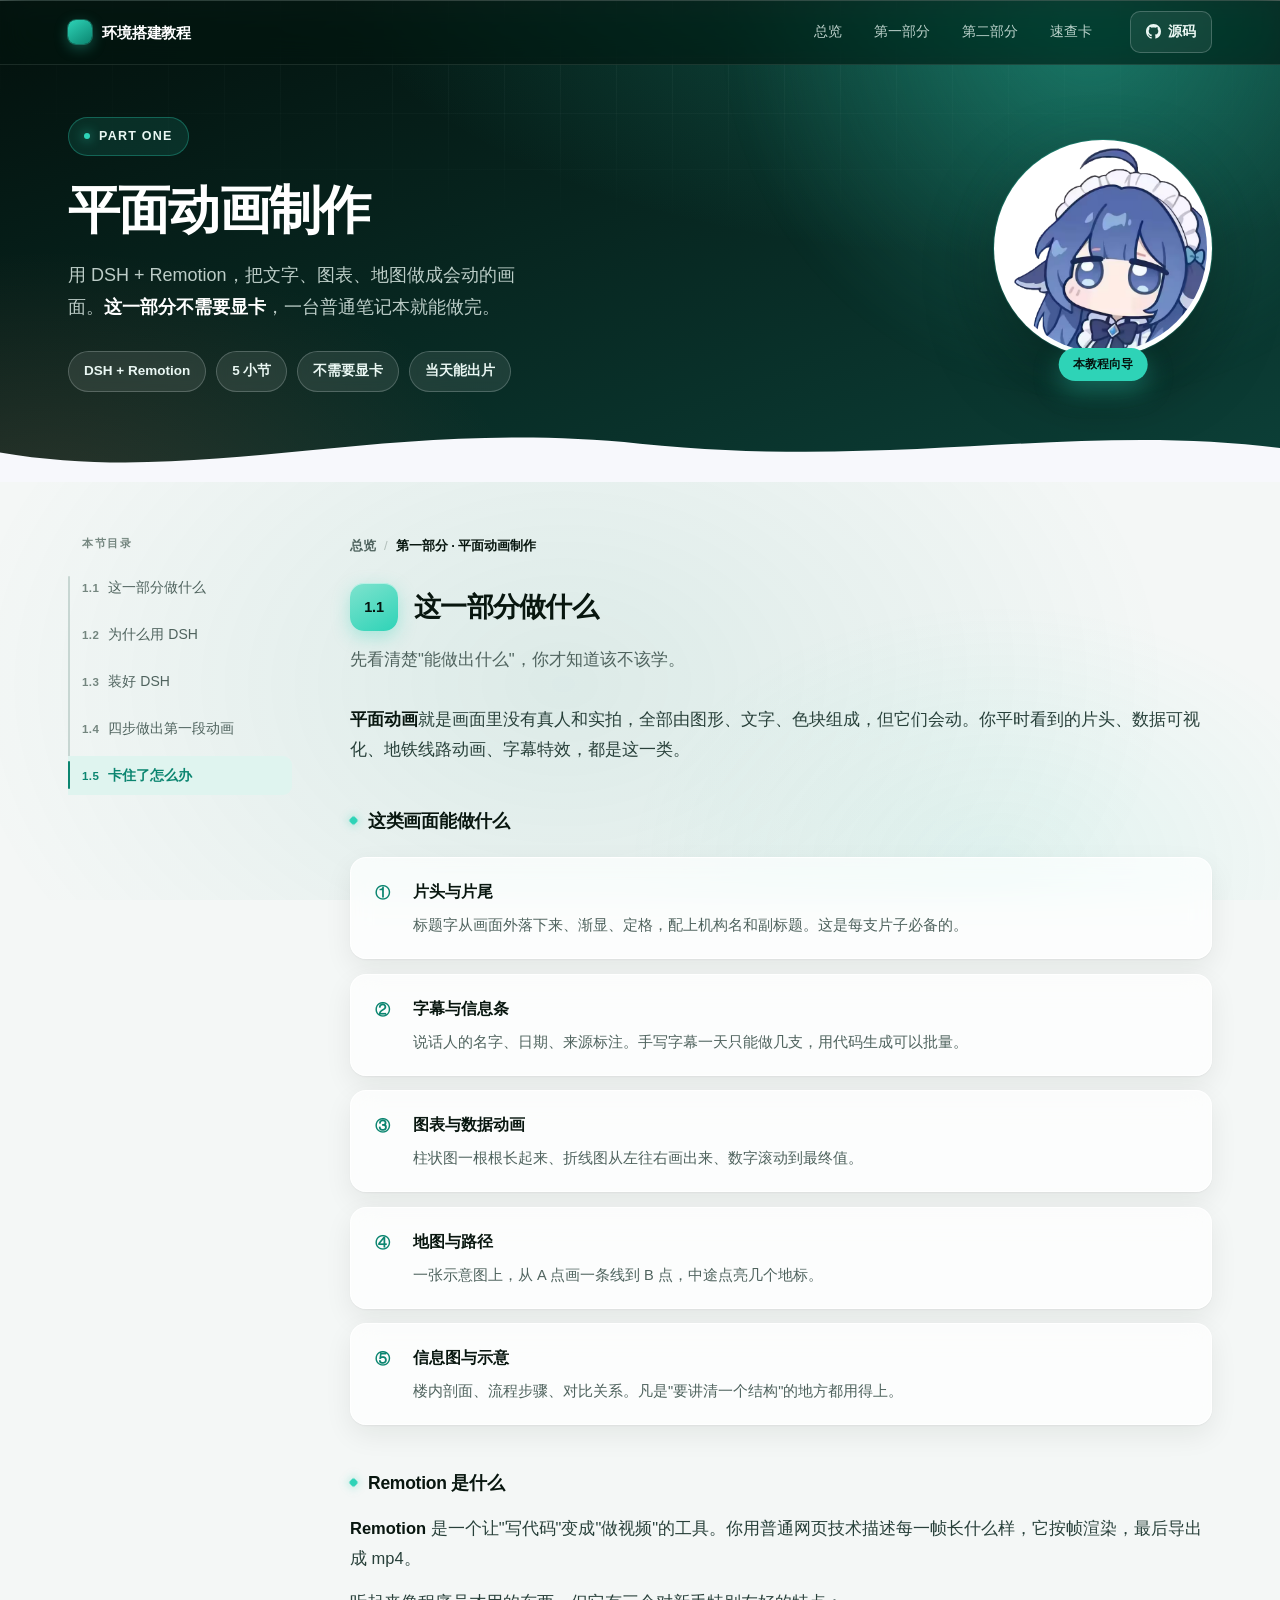
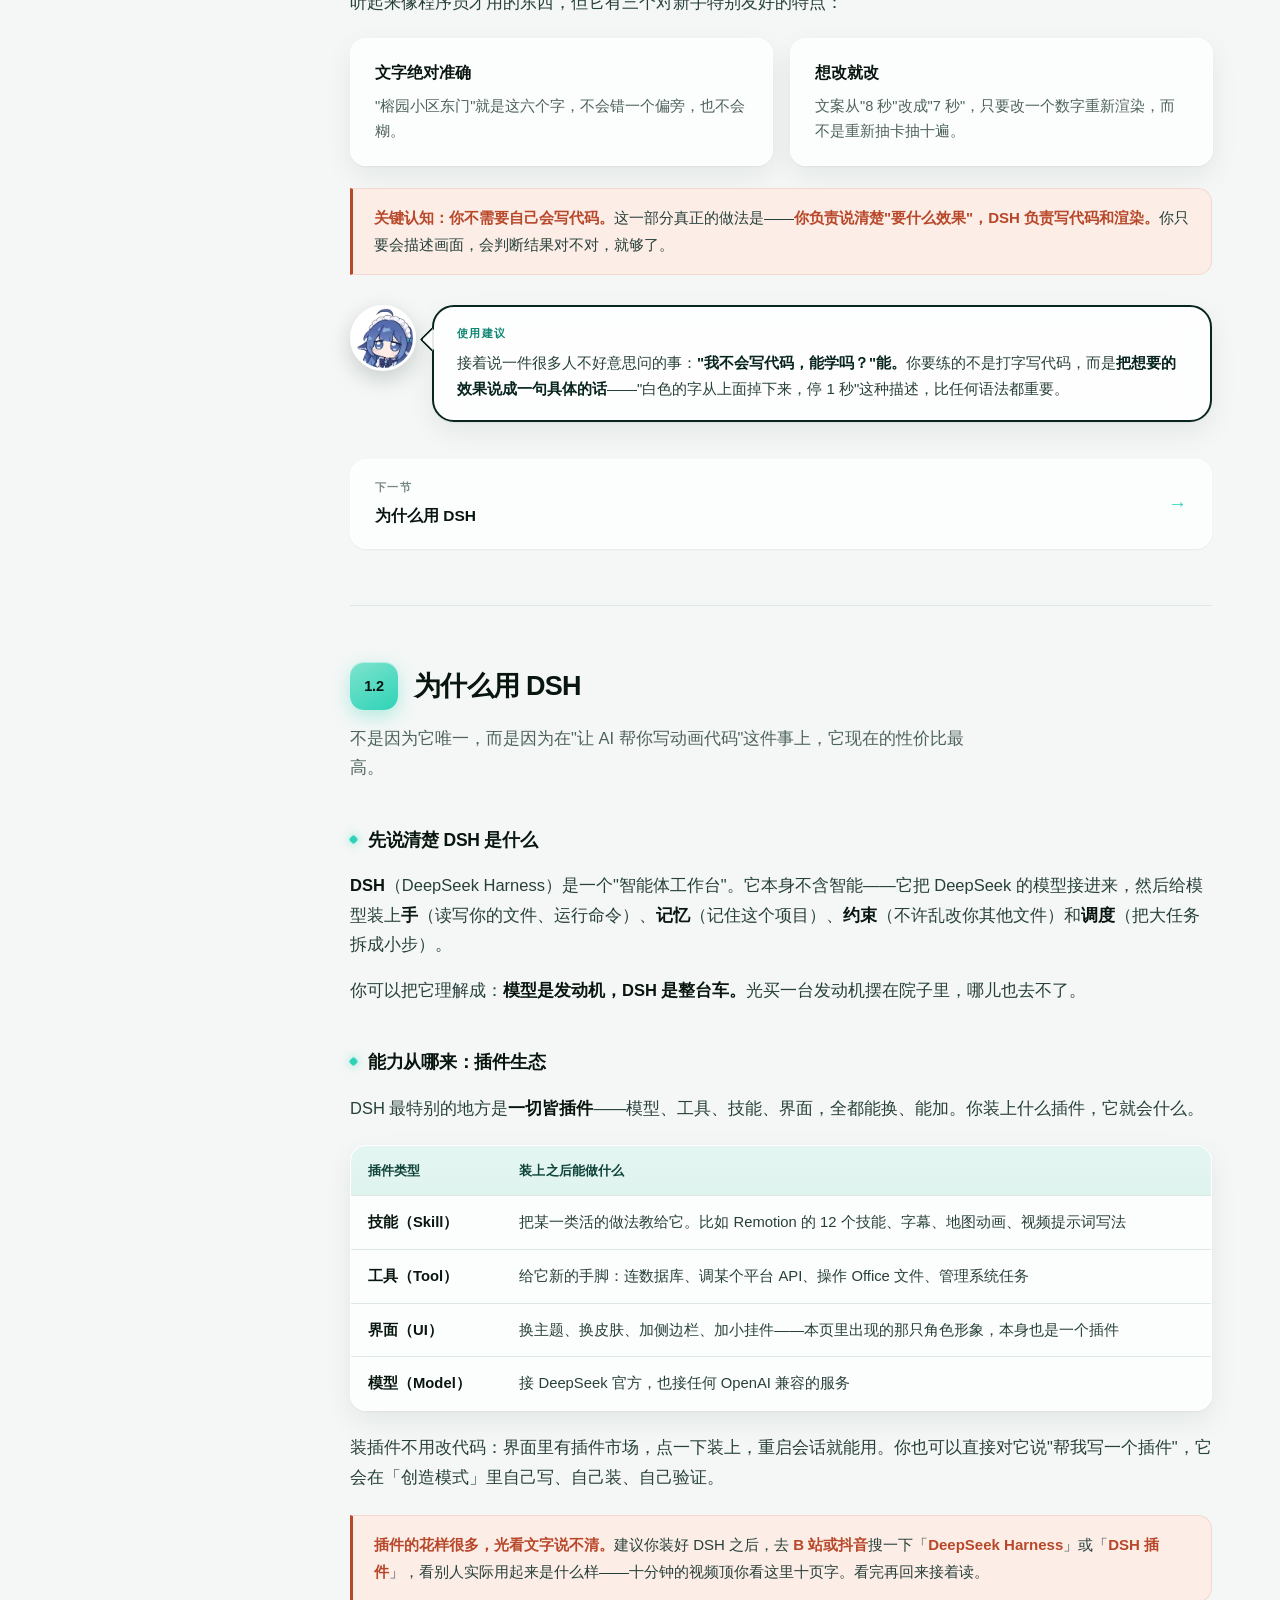
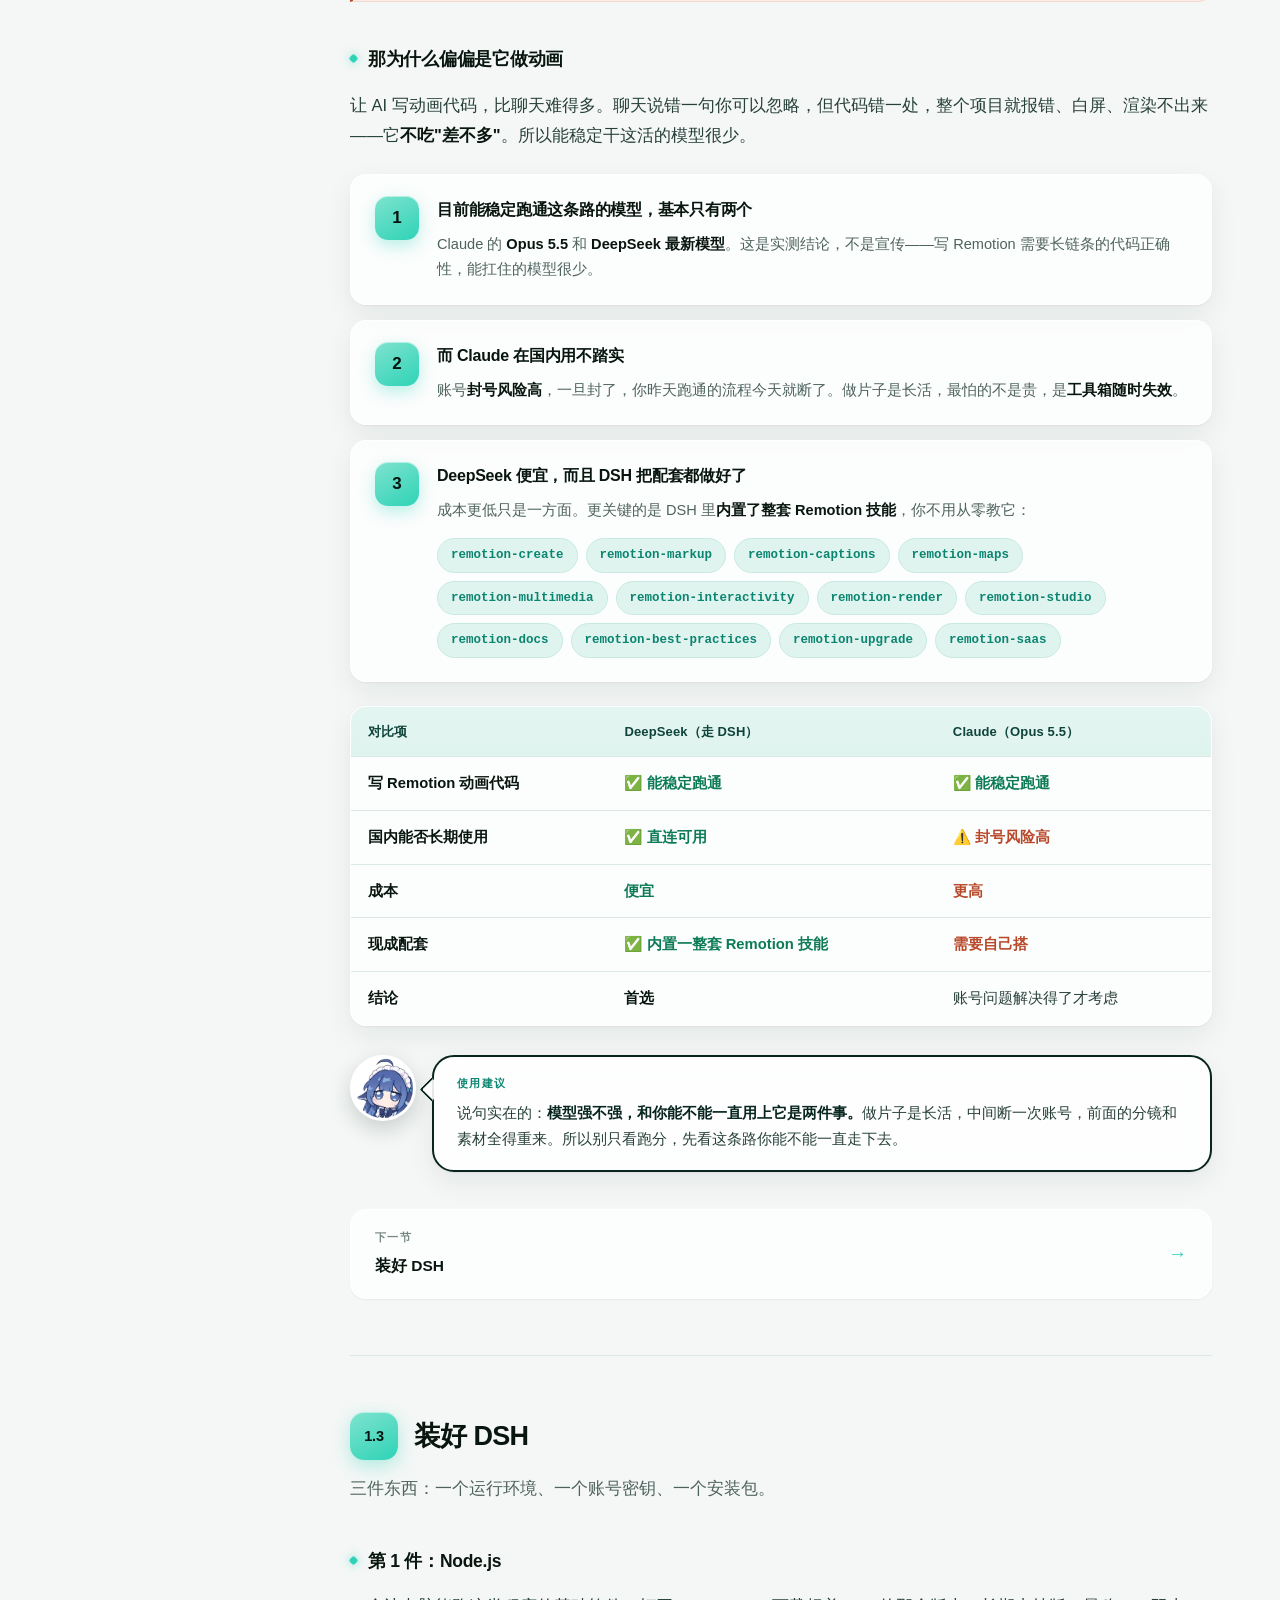
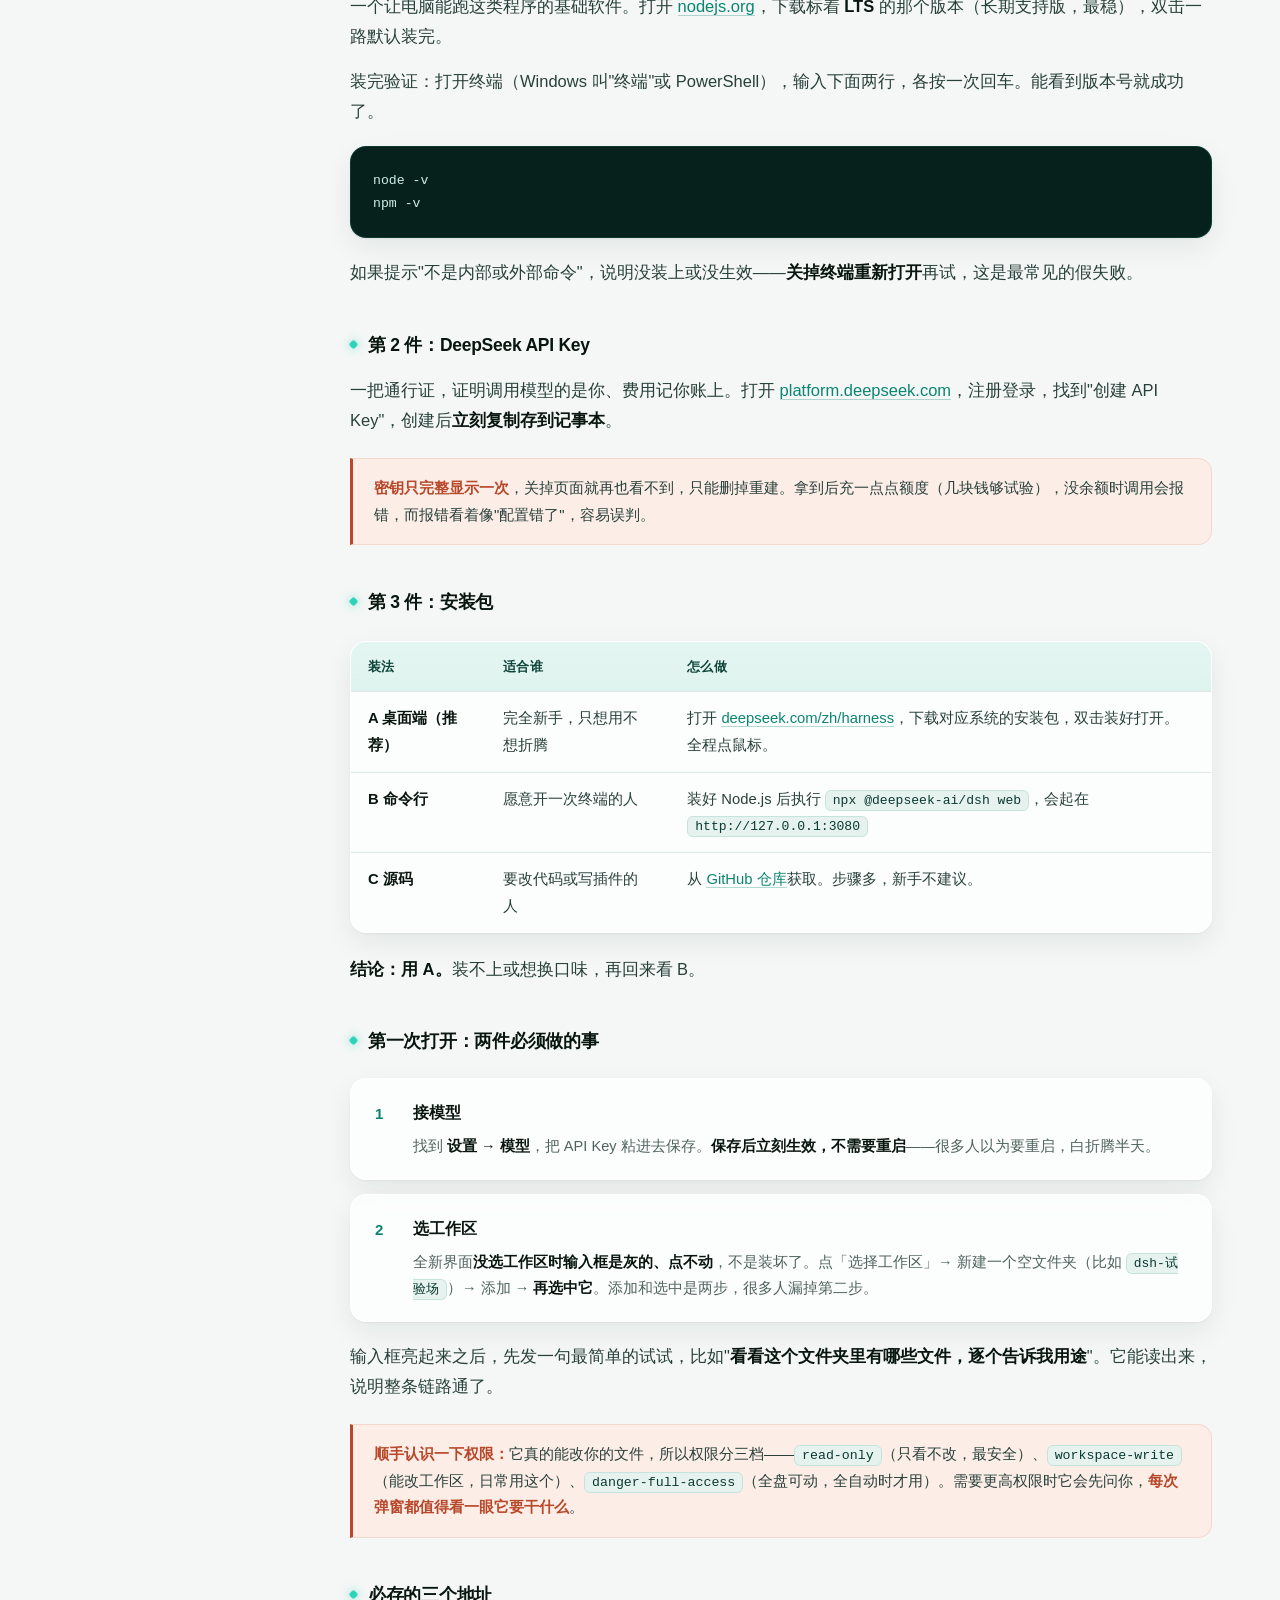
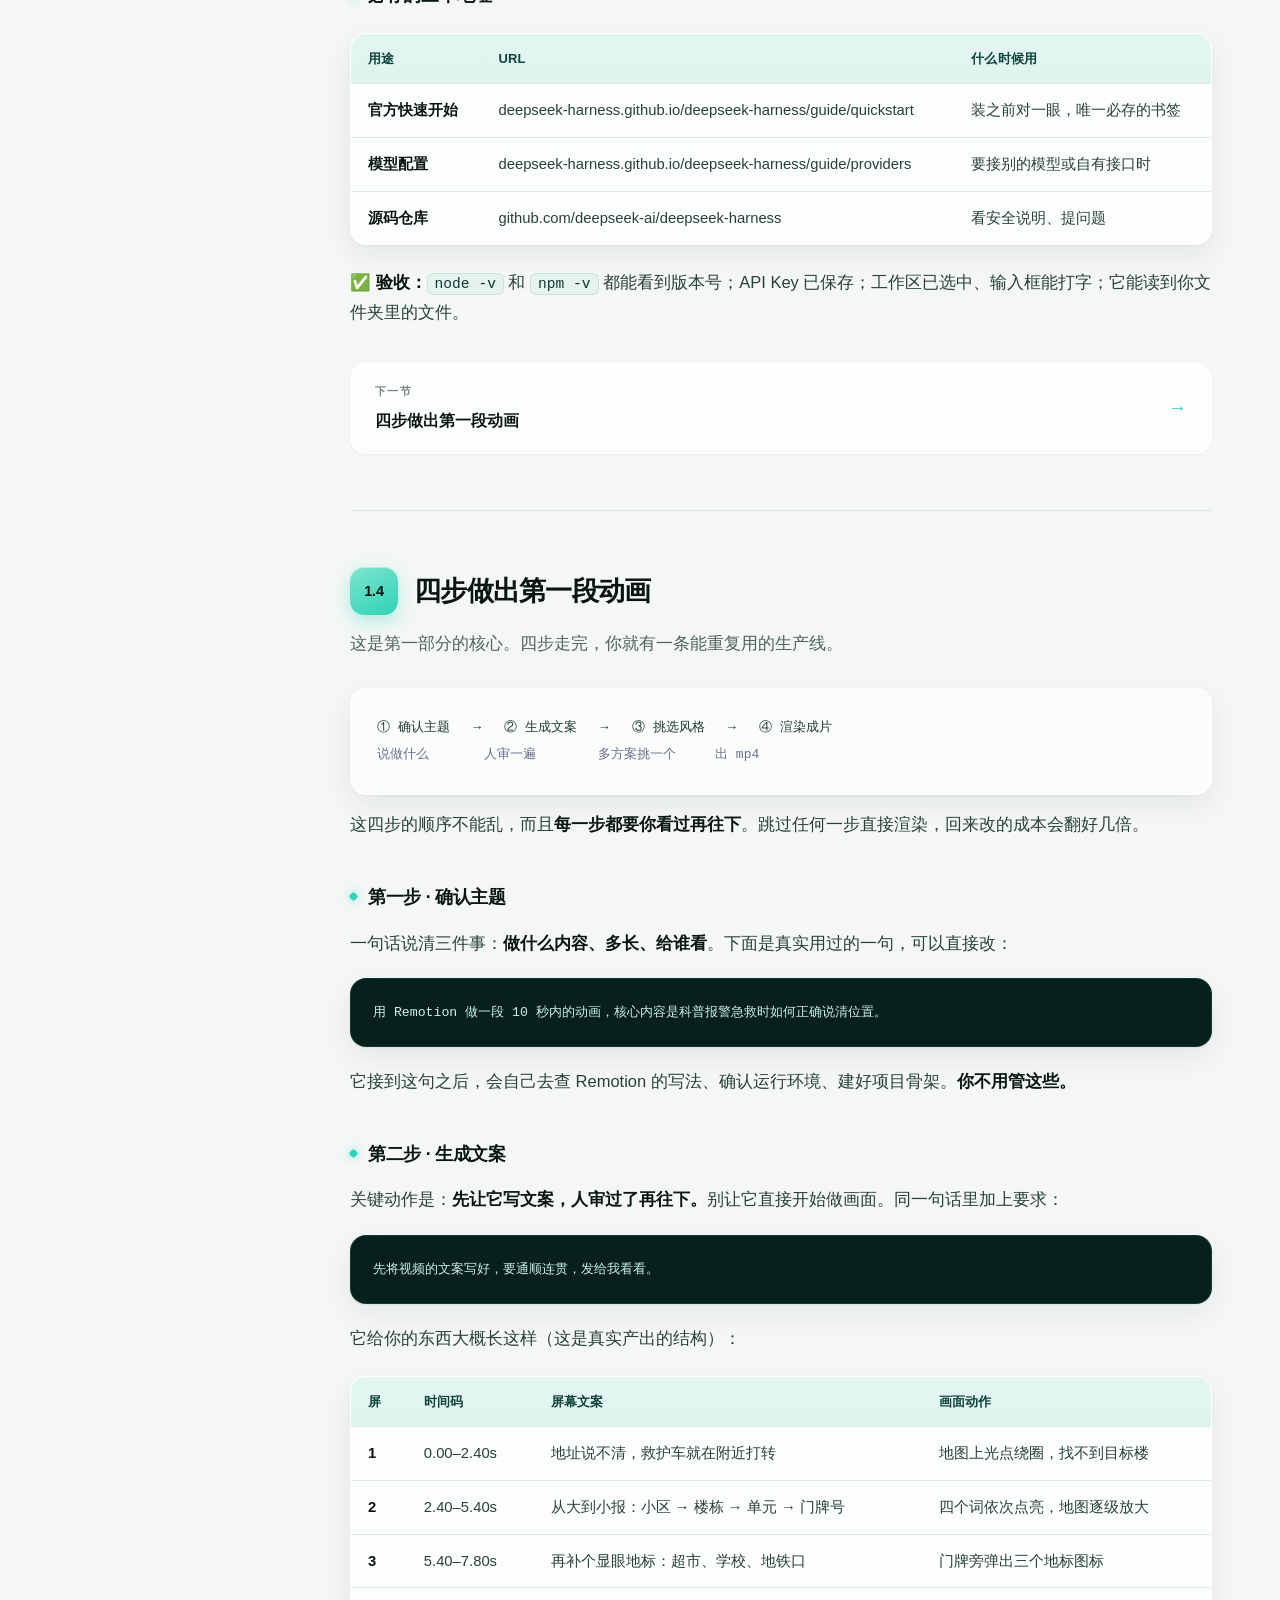
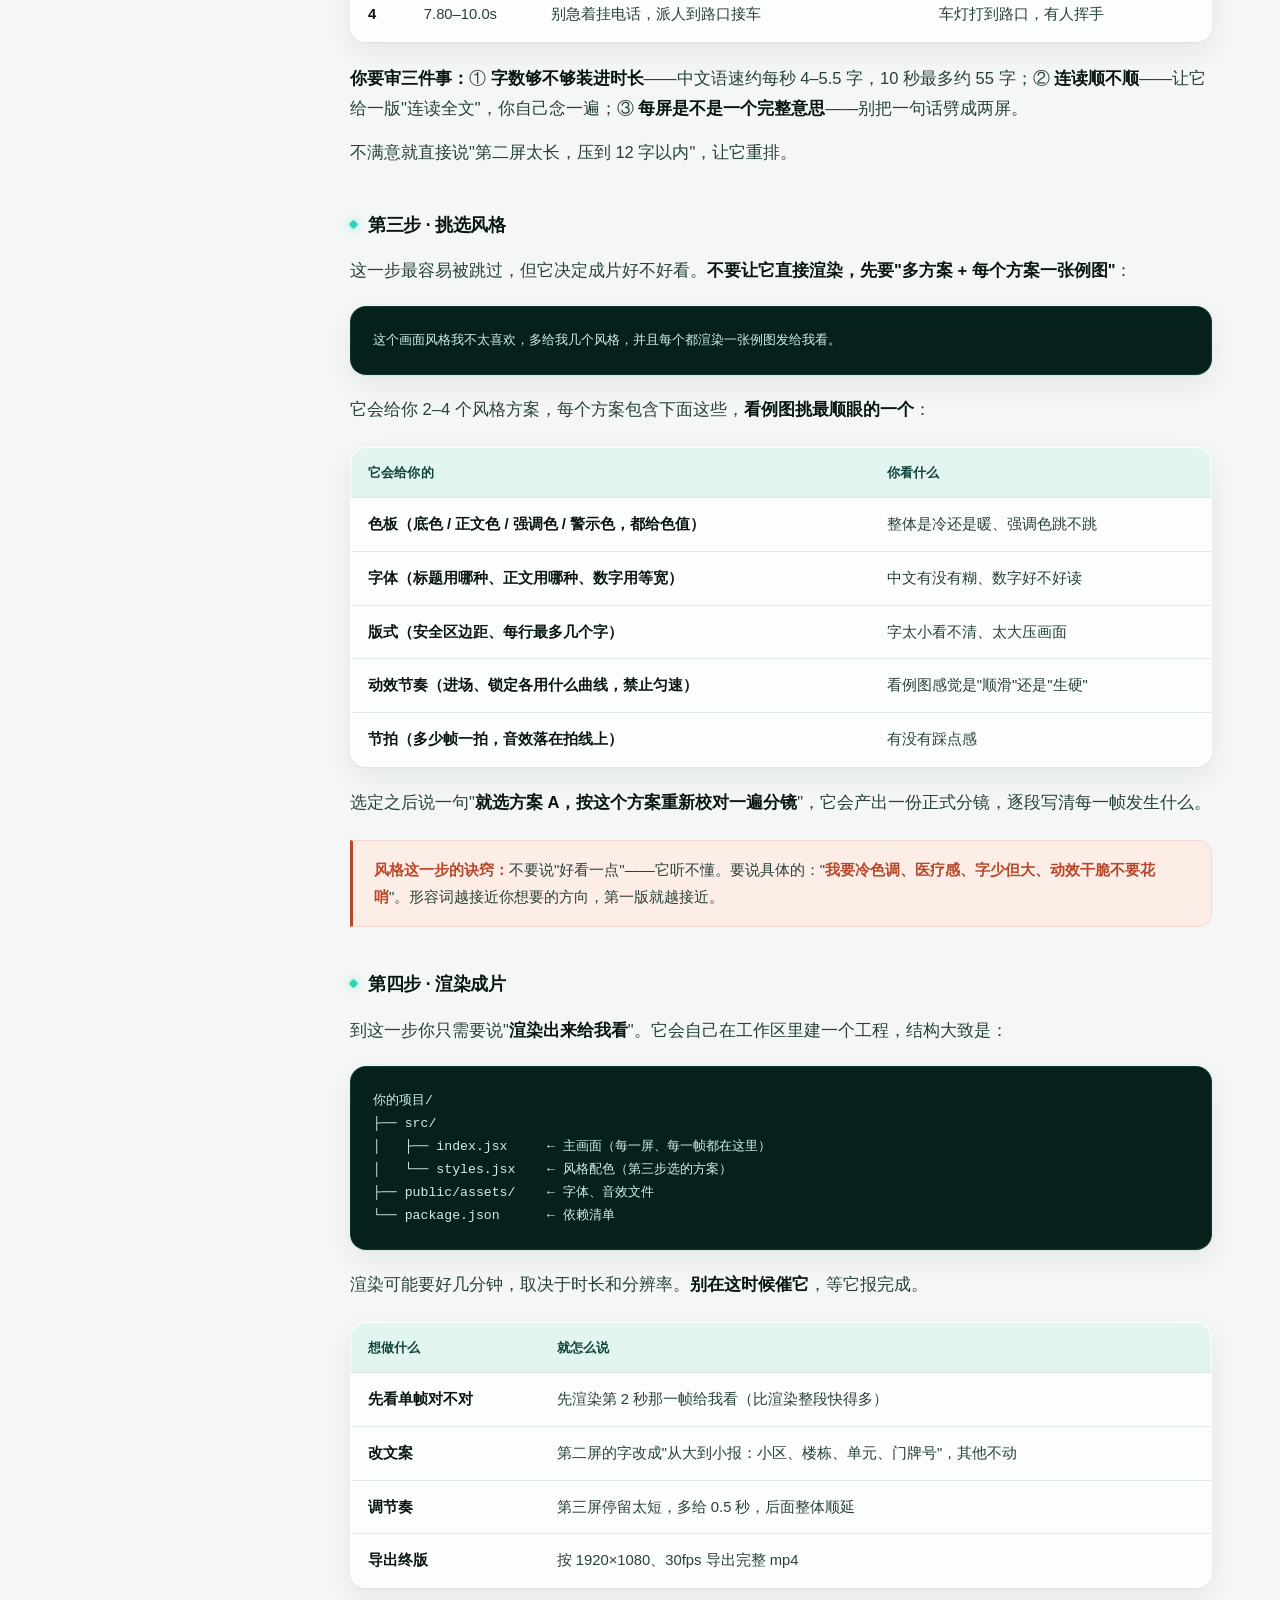
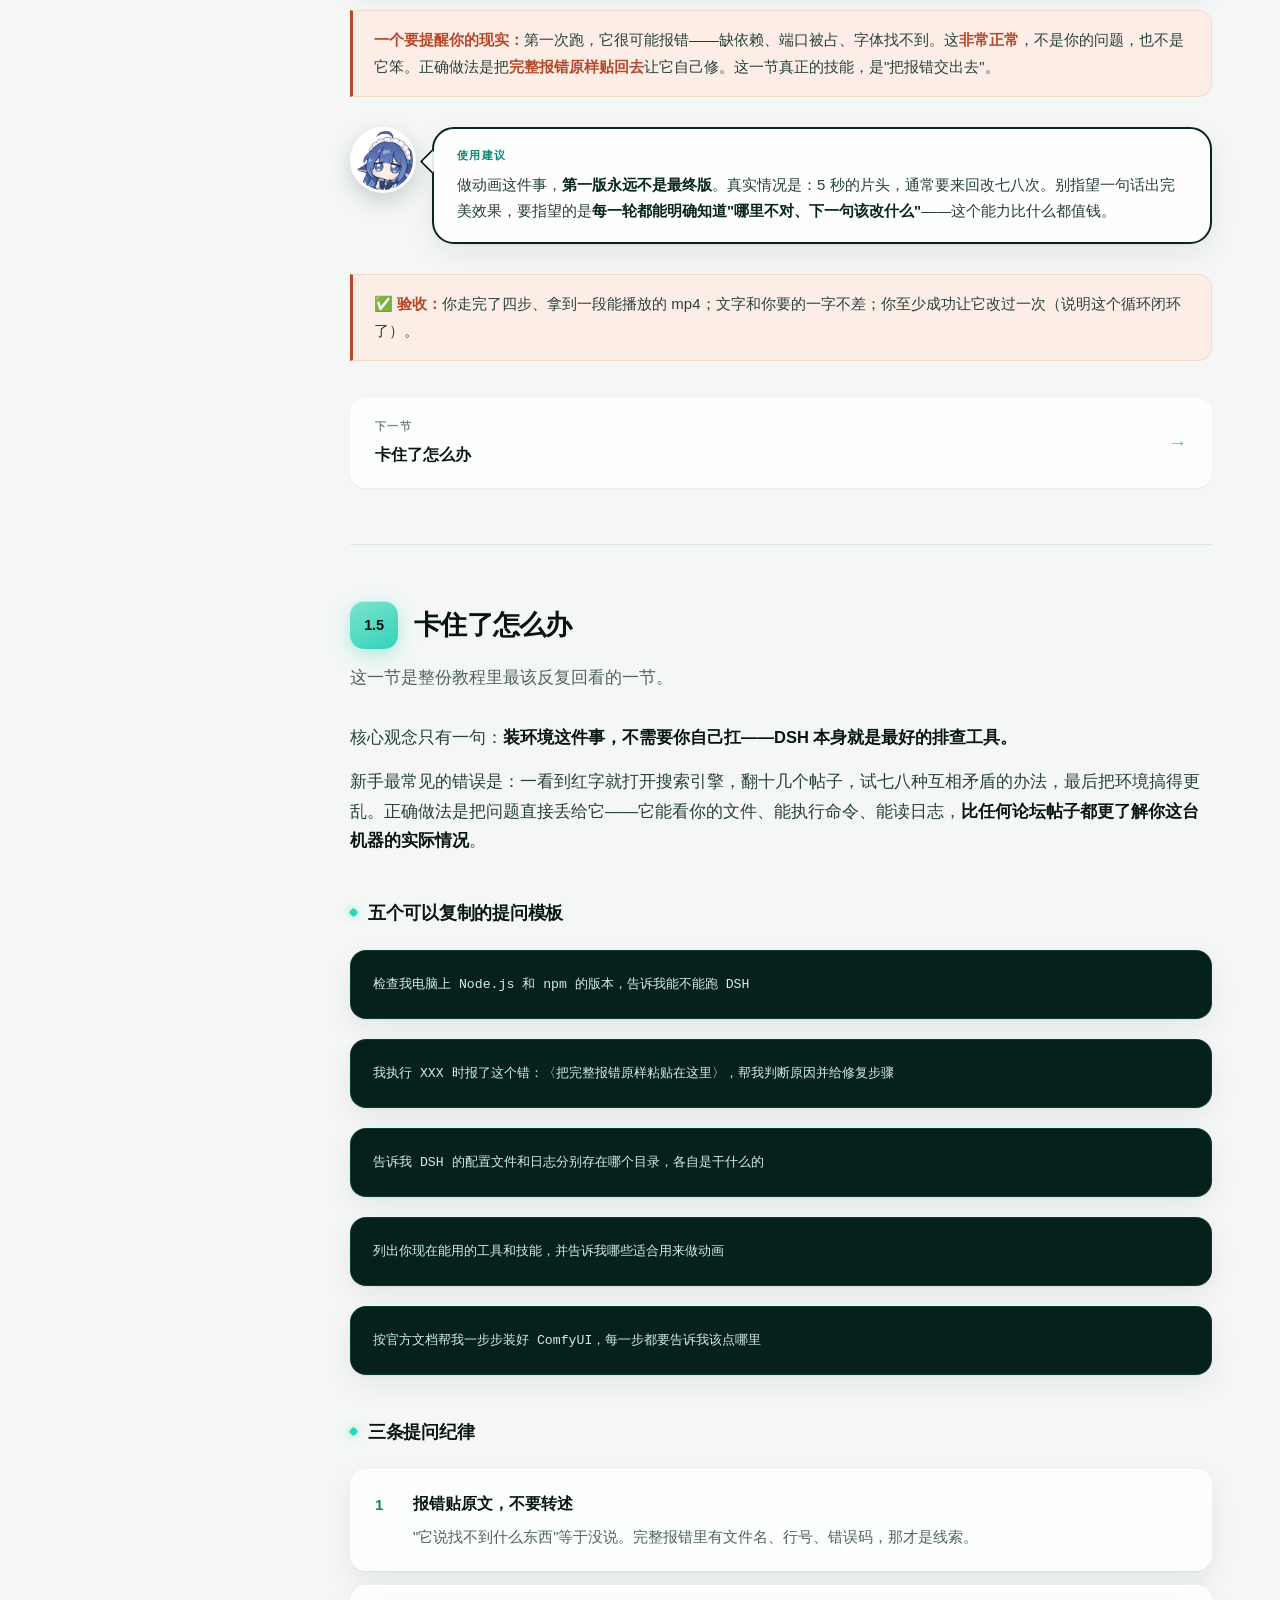
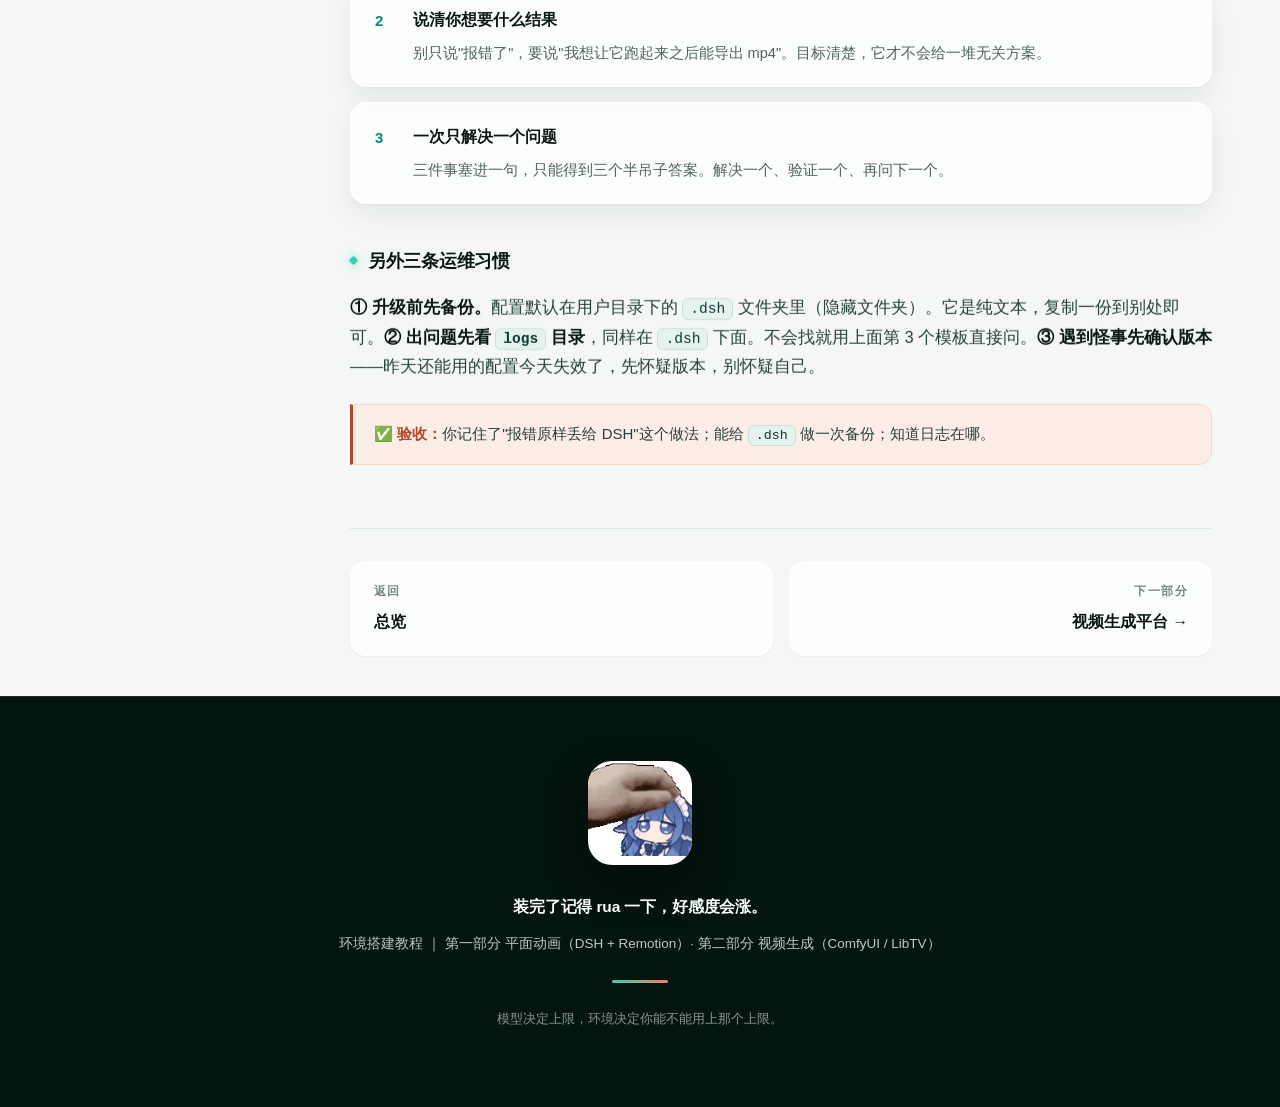
==== commit 104e954a: "对外版本：去掉角色自我称呼（气泡署名改为「使用建议」），首页提示改为中性表述" ====
--- a/part1.html
+++ b/part1.html
@@ -34,8 +34,8 @@
     </div>
     <div class="hero-art">
       <span class="halo"></span>
-      <img src="assets/whale-girl.png" alt="鲸鱼娘">
-      <span class="tagline">鲸鱼娘 · 本教程向导</span>
+      <img src="assets/whale-girl.png" alt="">
+      <span class="tagline">本教程向导</span>
     </div>
   </div>
   <svg class="hero-wave" viewBox="0 0 1440 64" preserveAspectRatio="none" aria-hidden="true">
@@ -96,7 +96,7 @@
   <div class="whale reveal">
     <img src="assets/whale-girl.png" alt="">
     <div class="bubble">
-      <div class="who">鲸鱼娘</div>
+      <div class="who">使用建议</div>
       <p>接着说一件很多人不好意思问的事：<b>"我不会写代码，能学吗？"能。</b>你要练的不是打字写代码，而是<b>把想要的效果说成一句具体的话</b>——"白色的字从上面掉下来，停 1 秒"这种描述，比任何语法都重要。</p>
     </div>
   </div>
@@ -118,7 +118,7 @@
       <tr><th>插件类型</th><th>装上之后能做什么</th></tr>
       <tr><td>技能（Skill）</td><td>把某一类活的做法教给它。比如 Remotion 的 12 个技能、字幕、地图动画、视频提示词写法</td></tr>
       <tr><td>工具（Tool）</td><td>给它新的手脚：连数据库、调某个平台 API、操作 Office 文件、管理系统任务</td></tr>
-      <tr><td>界面（UI）</td><td>换主题、换皮肤、加侧边栏、加小挂件——本页右下角那只鲸鱼娘也是一种插件</td></tr>
+      <tr><td>界面（UI）</td><td>换主题、换皮肤、加侧边栏、加小挂件——本页里出现的那只角色形象，本身也是一个插件</td></tr>
       <tr><td>模型（Model）</td><td>接 DeepSeek 官方，也接任何 OpenAI 兼容的服务</td></tr>
     </table>
   </div>
@@ -176,7 +176,7 @@
   <div class="whale reveal">
     <img src="assets/whale-girl.png" alt="">
     <div class="bubble">
-      <div class="who">鲸鱼娘</div>
+      <div class="who">使用建议</div>
       <p>说句实在的：<b>模型强不强，和你能不能一直用上它是两件事。</b>做片子是长活，中间断一次账号，前面的分镜和素材全得重来。所以别只看跑分，先看这条路你能不能一直走下去。</p>
     </div>
   </div>
@@ -311,7 +311,7 @@
   <div class="whale reveal">
     <img src="assets/whale-girl.png" alt="">
     <div class="bubble">
-      <div class="who">鲸鱼娘</div>
+      <div class="who">使用建议</div>
       <p>做动画这件事，<b>第一版永远不是最终版</b>。真实情况是：5 秒的片头，通常要来回改七八次。别指望一句话出完美效果，要指望的是<b>每一轮都能明确知道"哪里不对、下一句该改什么"</b>——这个能力比什么都值钱。</p>
     </div>
   </div>
--- a/assets/site.css
+++ b/assets/site.css
@@ -420,6 +420,13 @@
 td:first-child{color:var(--ink);font-weight:650}
 tr:hover td{background:rgba(223,244,239,.42)}
 .win{color:var(--ok);font-weight:800}
+
+/* 文件清单表：文件名很长，允许断行，其他列保持单行 */
+.tbl-files td:first-child{white-space:normal;min-width:220px}
+.tbl-files td:first-child code{white-space:normal;word-break:break-all;line-height:1.6}
+.tbl-files td:nth-child(2){white-space:nowrap;font-variant-numeric:tabular-nums}
+.tbl-files td:nth-child(3){white-space:nowrap}
+.tbl-files th:nth-child(2),.tbl-files th:nth-child(3){width:1%}
 .lose{color:var(--warn);font-weight:650}
 
 /* ============================ 流程图 ============================ */
